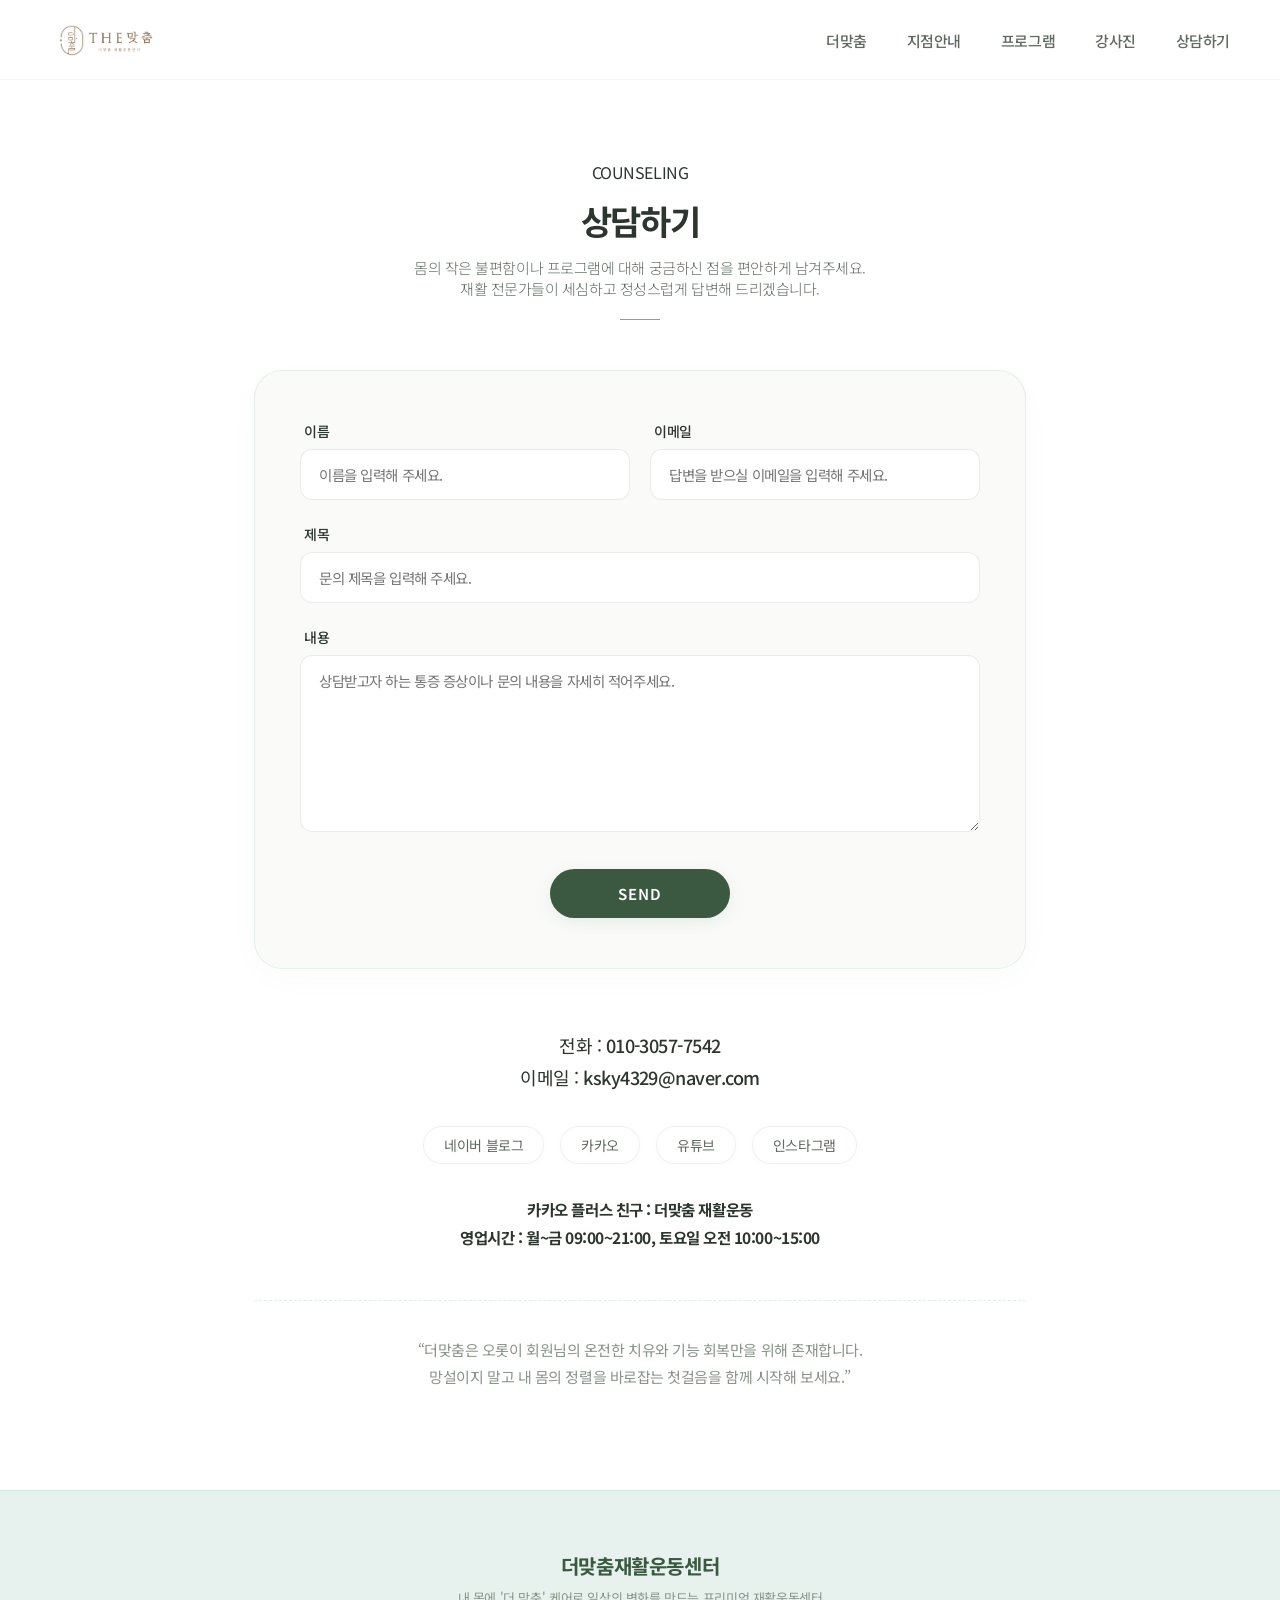
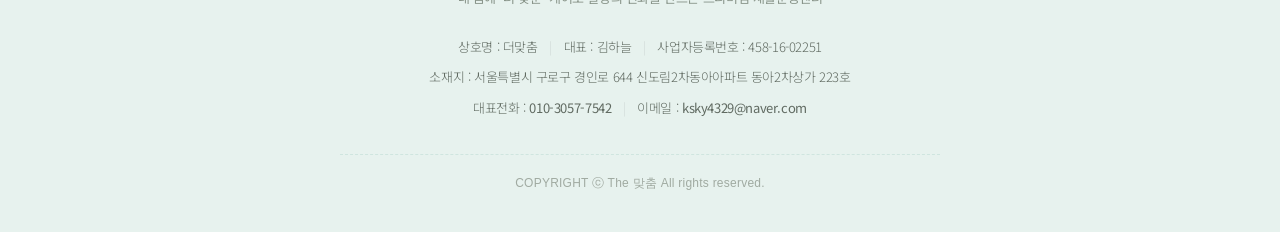
==== test/contact.html @ 8549cf5c "init" ====
<!DOCTYPE html>
<html lang="ko">
<head>
    <meta charset="UTF-8">
    <meta name="viewport" content="width=device-width, initial-scale=1.0">
    <title>상담하기 - 더맞춤</title>
    <link rel="preconnect" href="https://fonts.googleapis.com">
    <link rel="preconnect" href="https://fonts.gstatic.com" crossorigin>
    <link href="https://fonts.googleapis.com/css2?family=Noto+Sans+KR:wght@300;400;500;700&display=swap" rel="stylesheet">
    <link rel="stylesheet" href="style.css">
</head>
<body>

<div id="site-wrapper">

    <header class="site-header">
        <div class="logo">
            <a href="index.html">
                <img src="img/logo.png" alt="하루50분 로고">
            </a>
        </div>

        <button class="hamburger" aria-label="메뉴 열기" aria-expanded="false">
            <span></span><span></span><span></span>
        </button>

        <nav class="nav-container">
            <ul class="nav-menu">
                <li><a href="index.html">더맞춤</a></li>
                <li class="has-dropdown">
                    <a href="#">지점안내</a>
                    <ul class="dropdown-menu">
                        <li><a href="location.html">신도림점</a></li>
                        <li><a href="location.html">광화문점</a></li>
                    </ul>
                </li>
                <li><a href="program.html">프로그램</a></li>
                <li><a href="teachers.html">강사진</a></li>
                <li><a href="contact.html">상담하기</a></li>
            </ul>
        </nav>
    </header>

    <main class="contact-page">
        <div class="contact-container">

            <div class="contact-header">
                <span class="sub-accent">COUNSELING</span>
                <h2>상담하기</h2>
                <p class="header-desc">몸의 작은 불편함이나 프로그램에 대해 궁금하신 점을 편안하게 남겨주세요.<br>재활 전문가들이 세심하고 정성스럽게 답변해 드리겠습니다.</p>
                <div class="header-line"></div>
            </div>

            <div class="contact-form-wrapper">
                <form id="contactForm" method="POST">
                    <div class="form-group-row">
                        <div class="form-group">
                            <label for="user-name">이름</label>
                            <input type="text" id="user-name" name="name" placeholder="이름을 입력해 주세요." required>
                        </div>
                        <div class="form-group">
                            <label for="user-email">이메일</label>
                            <input type="email" id="user-email" name="email" placeholder="답변을 받으실 이메일을 입력해 주세요." required>
                        </div>
                    </div>
                    <div class="form-group">
                        <label for="form-title">제목</label>
                        <input type="text" id="form-title" name="title" placeholder="문의 제목을 입력해 주세요." required>
                    </div>
                    <div class="form-group">
                        <label for="form-content">내용</label>
                        <textarea id="form-content" name="content" rows="7" placeholder="상담받고자 하는 통증 증상이나 문의 내용을 자세히 적어주세요." required></textarea>
                    </div>
                    <div class="form-submit-box">
                        <button type="submit" class="btn-submit">SEND</button>
                    </div>
                </form>
            </div>

            <div class="contact-info-wrapper">
                <div class="direct-contact">
                    <p class="info-phone">전화 : <a href="tel:010-3057-7542">010-3057-7542</a></p>
                    <p class="info-email">이메일 : <a href="mailto:ksky4329@naver.com">ksky4329@naver.com</a></p>
                </div>

                <div class="social-links-row">
                    <a href="#" class="social-item blog" target="_blank">네이버 블로그</a>
                    <a href="#" class="social-item kakao" target="_blank">카카오</a>
                    <a href="#" class="social-item youtube" target="_blank">유튜브</a>
                    <a href="#" class="social-item instagram" target="_blank">인스타그램</a>
                </div>

                <div class="additional-info">
                    <p><b>카카오 플러스 친구 : 더맞춤 재활운동</b></p>
                    <p><b>영업시간 : 월~금 09:00~21:00, 토요일 오전 10:00~15:00</b></p>
                </div>

                <div class="closing-phrase">
                    <p>“더맞춤은 오롯이 회원님의 온전한 치유와 기능 회복만을 위해 존재합니다.<br>망설이지 말고 내 몸의 정렬을 바로잡는 첫걸음을 함께 시작해 보세요.”</p>
                </div>
            </div>

        </div>
    </main>

    <footer class="site-footer">
        <div class="footer-container">
            <div class="footer-brand">
                <h2>더맞춤재활운동센터</h2>
                <p class="footer-slogan">내 몸에 '더 맞춘' 케어로 일상의 변화를 만드는 프리미엄 재활운동센터</p>
            </div>

            <div class="footer-info">
                <div class="info-row">
                    <span>상호명 : 더맞춤</span>
                    <span class="divider">|</span>
                    <span>대표 : 김하늘</span>
                    <span class="divider">|</span>
                    <span>사업자등록번호 : 458-16-02251</span>
                </div>
                <div class="info-row">
                    <span>소재지 : 서울특별시 구로구 경인로 644 신도림2차동아아파트 동아2차상가 223호</span>
                </div>
                <div class="info-row">
                    <span>대표전화 : <a href="tel:010-3057-7542">010-3057-7542</a></span>
                    <span class="divider">|</span>
                    <span>이메일 : <a href="mailto:ksky4329@naver.com">ksky4329@naver.com</a></span>
                </div>
            </div>

            <div class="footer-bottom">
                <p class="copyright">COPYRIGHT ⓒ The 맞춤 All rights reserved.</p>
            </div>
        </div>
    </footer>

</div>

<script src="https://code.jquery.com/jquery-3.6.0.min.js"></script>
<script src="script.js"></script>
</body>
</html>
---- test/style.css ----
/* ==========================================================================
   01. ROOT VARIABLES & RESET (설정 및 리셋)
   ========================================================================== */
:root {
    --primary-pastel: rgba(228, 247, 225, 0.4);
    --primary-glow: rgba(204, 242, 201, 0.6);
    --text-dark: #2c352e;
    --text-gray: #606a61;
    --bg-cream: #fafbf9;
}

* {
    margin: 0;
    padding: 0;
    box-sizing: border-box;
    font-family: 'Noto Sans KR', sans-serif;
    letter-spacing: -0.03em;
}

body {
    background-color: #ffffff;
    color: var(--text-dark);
    overflow-x: hidden;
    -webkit-font-smoothing: antialiased;
}

/* 글로벌 감싸기 박스 */
#site-wrapper {
    position: relative;
    width: 100%;
    margin: 0 auto;
}


/* ==========================================================================
   02. SITE HEADER & NAVIGATION (헤더 및 네비게이션)
   ========================================================================== */
.site-header {
    position: fixed;
    top: 0;
    left: 0;
    width: 100%;
    height: 80px;
    display: flex;
    justify-content: space-between;
    align-items: center;
    padding: 0 50px;
    background: #ffffff;
    border-bottom: 1px solid rgba(228, 247, 225, 0.5);
    z-index: 1000;
    transition: all 0.3s ease;
}

.site-header.scrolled {
    height: 68px;
    background: #ffffff;
    box-shadow: 0 4px 10px rgba(0, 0, 0, 0.05);
}

.logo a {
    display: flex;
    align-items: center;
    height: 100%;
    text-decoration: none;
}

.logo img {
    max-height: 45px;
    width: auto;
    object-fit: contain;
    transition: all 0.3s ease;
}

.site-header.scrolled .logo img {
    max-height: 40px;
}

.logo img:hover {
    transform: scale(1.03);
}

.nav-menu {
    display: flex;
    list-style: none;
    gap: 40px;
}

.nav-menu a {
    text-decoration: none;
    color: var(--text-gray);
    font-size: 15px;
    font-weight: 500;
    position: relative;
    padding: 8px 0;
    transition: color 0.3s ease;
}

.nav-menu a:hover {
    color: #1e1e1e;
}

.nav-menu a::after {
    content: '';
    position: absolute;
    bottom: 0;
    left: 50%;
    transform: translateX(-50%);
    width: 0;
    height: 3px;
    background: #439D85; /* 맑고 옅은 프리미엄 녹색 선으로 변경 */
    border-radius: 2px;
    transition: width 0.3s ease;

    /* 🧼 뿌옇게 번지던 번인 이펙트(box-shadow)를 완전히 제거했습니다! */
    box-shadow: none;
}

.nav-menu a:hover::after {
    width: 100%;
}

/* ==========================================================================
   드롭다운 메뉴 (지점안내 하위 메뉴) 설정
   ========================================================================== */
/* 드롭다운 부모 요소 기준점 설정 */
.nav-menu li {
    position: relative;
}

/* 하위 드롭다운 메뉴 (배경 흰색, 테두리 없음) */
.dropdown-menu {
    position: absolute;
    top: 150%;
    left: 50%;
    transform: translate(-50%, 15px); /* 스무스하게 내려오는 애니메이션 시작점 */
    background-color: #ffffff;
    border: none;
    list-style: none;
    min-width: 120px;
    padding: 18px 0;
    display: flex;
    flex-direction: column;
    align-items: center;
    gap: 16px;
    opacity: 0;
    visibility: hidden;
    transition: all 0.3s cubic-bezier(0.25, 1, 0.5, 1);
    border-radius: 8px;
    box-shadow: 0 10px 25px rgba(0, 0, 0, 0.05); /* 배경과 겹칠 때 구분을 위한 은은한 그림자 */
    z-index: 100;
}

/* 마우스 올렸을 때 드롭다운 표시 (간격 맞게 하강) */
.has-dropdown:hover .dropdown-menu {
    opacity: 1;
    visibility: visible;
    transform: translate(-50%, 0);
}

/* 드롭다운 내부 리스트 정렬 */
.dropdown-menu li {
    width: 100%;
    text-align: center;
}

/* 드롭다운 텍스트 (밑줄 퍼지는 효과는 기존 .nav-menu a::after를 자동 상속받습니다) */
.dropdown-menu a {
    display: inline-block; /* 텍스트 길이만큼만 좌우 밑줄이 딱 맞게 퍼지도록 설정 */
    padding: 5px 0;
    font-size: 14px;
}


.hamburger {
    display: none;
    cursor: pointer;
    background: none;
    border: none;
    z-index: 1100;
    padding: 5px;
}

.hamburger span {
    display: block;
    width: 26px;
    height: 2px;
    background-color: var(--text-dark);
    margin: 6px 0;
    transition: all 0.3s cubic-bezier(0.25, 1, 0.5, 1);
}


/* ==========================================================================
   03. MAIN VISUAL SLIDER (메인 슬라이더 섹션 - 화사한 톤 및 로고 가독성 보정)
   ========================================================================== */
.main-slider-section {
    position: relative;
    width: 100%;
    height: 72vh;
    margin-top: 80px;
    overflow: hidden;
    background: var(--bg-cream);
}

.slider-container {
    position: relative;
    width: 100%;
    height: 100%;
}

.slide {
    position: absolute;
    top: 0;
    left: 0;
    width: 100%;
    height: 100%;
    opacity: 0;
    z-index: 1;
    transition: opacity 0.8s ease-in-out;

    /* 📸 메인 슬라이더 이미지도 아래쪽과 동일하게 화사한 옛날 사진 필터 적용 */
    filter: brightness(1.12) contrast(0.88) saturate(0.75) sepia(0.15);
}

.slide.active {
    opacity: 1;
    z-index: 2;
}

/* 슬라이더 배경 리소스 매핑 */
.slide-1 {
    background: url('img/main/main1.png') center /cover no-repeat;
}

.slide-2 {
    background: url('img/main/main2.png') center 20%/cover no-repeat;
}

.slide-3 {
    background: url('img/main/main3.png') center /cover no-repeat;
}

.slide-4 {
    background: url('img/main/main4.png') center /cover no-repeat;
}

/* 🧼 기존의 어두운 검정색 마스크 오버레이 막을 완전히 제거하여 사진을 환하게 살립니다 */
.slide::before {
    display: none;
}

/* 중앙 고정 브랜딩 로고 박스 */
.center-logo-box {
    position: absolute;
    top: 50%;
    left: 50%;
    transform: translate(-50%, -50%);
    z-index: 10;
    pointer-events: none;
    display: flex;
    justify-content: center;
    align-items: center;
}

.logo-image-wrapper {
    width: 320px;
    display: flex;
    justify-content: center;
    align-items: center;
    background: none;
    backdrop-filter: none;
    -webkit-backdrop-filter: none;
    border: none;
    box-shadow: none;
}

/* style.css에서 이 부분을 찾아 filter 속성만 교체해 줍니다 */
.logo-image-wrapper img {
    width: 100%;
    height: auto;
    object-fit: contain;

    /* 💡 그림자 두께를 키우고 퍼짐(Blur) 값을 넓힌 다중 레이어 시스템 */
    filter: brightness(0) invert(1) drop-shadow(0 3px 6px rgba(0, 0, 0, 0.25)) /* 선명한 외곽선 보정 */ drop-shadow(0 8px 20px rgba(0, 0, 0, 0.3)) /* 중간 범위 음영 추가 */ drop-shadow(0 20px 50px rgba(0, 0, 0, 0.25)); /* 넓고 은은하게 퍼지는 그림자 */
}

/* 슬라이더 수동 컨트롤 화살표 */
.slider-arrow {
    position: absolute;
    top: 50%;
    transform: translateY(-50%);
    background: rgba(255, 255, 255, 0.25); /* 밝아진 화면에 맞춰 컨트롤 버튼도 살짝 더 투명-화사하게 */
    backdrop-filter: blur(4px);
    -webkit-backdrop-filter: blur(4px);
    border: 1px solid rgba(255, 255, 255, 0.4);
    width: 54px;
    height: 54px;
    border-radius: 50%;
    cursor: pointer;
    display: flex;
    justify-content: center;
    align-items: center;
    z-index: 20;
    transition: all 0.3s ease;
    box-shadow: 0 4px 15px rgba(0, 0, 0, 0.08);
}

.slider-arrow:hover {
    background: rgba(255, 255, 255, 0.4);
    transform: translateY(-50%) scale(1.05);
}

.slider-arrow.prev {
    left: 40px;
}

.slider-arrow.next {
    right: 40px;
}

.slider-arrow svg {
    width: 22px;
    height: 22px;
    fill: none;
    stroke: #ffffff;
    stroke-width: 2;
    stroke-linecap: round;
    stroke-linejoin: round;
    /* 화살표 아이콘 뒤에도 미세한 섀도우를 주어 시인성을 높입니다 */
    filter: drop-shadow(0 2px 4px rgba(0, 0, 0, 0.15));
}


/* ==========================================================================
   04. INTRO SECTION (센터 소개 영역)
   ========================================================================== */
.intro-section {
    width: 100%;
    padding: 120px 0;
    background-color: #ffffff;
}

.intro-container {
    max-width: 1200px;
    margin: 0 auto;
    padding: 0 50px;
}

.intro-top-header {
    text-align: center;
    margin-bottom: 60px;
}

.intro-top-header .sub-accent {
    display: block;
    font-size: 13px;
    font-weight: 500;
    color: var(--text-gray);
    letter-spacing: 0.15em;
    margin-bottom: 16px;
}

.intro-top-header h2 {
    font-size: 36px;
    font-weight: 700;
    line-height: 1.4;
    color: var(--text-dark);
    letter-spacing: -0.04em;
}

.intro-body-content {
    display: flex;
    align-items: center;
    gap: 80px;
}

.intro-text-box {
    flex: 1;
    text-align: center;
}

.intro-description {
    display: flex;
    flex-direction: column;
    gap: 16px;
}

.intro-description .highlight-p {
    font-size: 18px;
    font-weight: 500;
    color: #3b5941;
    line-height: 1.5;
    margin-bottom: 10px;
}

.intro-description p {
    font-size: 15px;
    color: var(--text-gray);
    line-height: 1.7;
    font-weight: 300;
    word-break: keep-all;
}

.intro-signature {
    margin-top: 24px;
    padding-top: 20px;
    border-top: 1px dashed rgba(0, 0, 0, 0.08);
    font-weight: 400;
    color: var(--text-dark);
    line-height: 1.6;
    text-align: center;
}

.intro-signature span {
    display: block;
    margin-top: 12px;
    font-size: 16px;
    font-weight: 700;
    color: #3b5941;
    text-align: center;
}

.pc-only {
    display: block;
}

.intro-image-box {
    flex: 1;
    display: flex;
    justify-content: flex-end;
}

.rounded-image-wrapper {
    position: relative;
    width: 100%;
    max-width: 540px;
    height: 450px;
    border-radius: 24px;
    overflow: hidden;
    box-shadow: 0 20px 40px rgba(0, 0, 0, 0.06);
    background-color: var(--bg-cream);
}

.rounded-image-wrapper img {
    width: 100%;
    height: 100%;
    object-fit: cover;
    transition: transform 0.5s ease;

    /* 📸 일본 옛날 아날로그 필름 감성 필터 세팅 */
    /* 채도를 낮추고 바랜 느낌(sepia)과 미백 광채(brightness)를 주어 투명하고 아련한 톤을 만듭니다. */
    filter: brightness(1.1) contrast(0.9) saturate(0.7) sepia(0.18);
    opacity: 0.85; /* 약간 투명하게 설정 */
}

.rounded-image-wrapper:hover img {
    transform: scale(1.03);
}


/* ==========================================================================
   05. PROGRAM SECTION (프로그램 프로세스 카드 영역)
   ========================================================================== */
.program-section {
    width: 100%;
    padding: 120px 0;
    background-color: #fafbf9;
}

.program-container {
    max-width: 1240px;
    margin: 0 auto;
    padding: 0 50px;
}

.program-header {
    text-align: center;
    margin-bottom: 70px;
}

.program-header h2 {
    font-size: 34px;
    font-weight: 700;
    margin: 12px 0;
    color: var(--text-dark);
    letter-spacing: -0.04em;
}

.header-desc {
    font-size: 15px;
    color: var(--text-gray);
    font-weight: 300;
}

.program-grid {
    display: grid;
    grid-template-columns: repeat(4, 1fr);
    gap: 30px;
}

.program-card {
    display: flex;
    flex-direction: column;
    align-items: center;
    position: relative;
    cursor: pointer;
}

.card-image-box {
    position: relative;
    width: 100%;
    aspect-ratio: 1 / 1;
    border-radius: 24px;
    overflow: hidden;
    box-shadow: 0 14px 30px rgba(0, 0, 0, 0.05);
    background-color: #f0f0f0;
    margin-bottom: 18px;
}

/* style.css에서 이 부분을 찾아 filter와 opacity 속성을 교체해 줍니다 */
.card-image-box img {
    width: 100%;
    height: 100%;
    object-fit: cover;
    transition: transform 0.6s cubic-bezier(0.25, 1, 0.5, 1);

    /* 📸 하얗게 날아간 무드를 잡고, 선명하고 깊이감 있게 보정 */
    /* brightness를 낮춰 하얀 막을 걷어내고, contrast를 올려 윤곽선을 또렷하게 만듭니다. */
    filter: brightness(0.95) contrast(1.15) saturate(0.85) sepia(0.12);

    /* 투명도를 0.85에서 0.95로 올려 이미지가 흐리멍덩하지 않고 선명하게 보이도록 합니다 */
    opacity: 0.87;
}

/* 이미지 프레임 상단에 미세한 흰색/파스텔빛 감성 필름 레이어를 얹어 물빠진 투명함을 더해줍니다. */
.rounded-image-wrapper::after,
.card-image-box::after {
    content: '';
    position: absolute;
    top: 0;
    left: 0;
    width: 100%;
    height: 100%;
    background: linear-gradient(135deg, rgba(255, 255, 255, 0.15) 0%, rgba(67, 157, 133, 0.02) 100%);
    pointer-events: none;
    z-index: 2;
}

.card-overlay {
    position: absolute;
    top: 0;
    left: 0;
    width: 100%;
    height: 100%;
    background: rgba(80, 184, 156, 0.9);
    display: flex;
    justify-content: center;
    align-items: center;
    padding: 24px;
    opacity: 0;
    transition: opacity 0.4s ease;
    text-align: center;
    z-index: 5;
}

.card-overlay p {
    color: #ffffff;
    font-size: 14px;
    line-height: 1.6;
    font-weight: 400;
    word-break: keep-all;
}


.step-tag {
    display: inline-block;
    font-size: 11px;
    font-weight: 700;
    color: #439d85;
    background-color: rgba(80, 184, 156, 0.1);
    padding: 4px 10px;
    border-radius: 30px;
    letter-spacing: 0.05em;
    font-family: 'Arial', sans-serif;
    margin-bottom: 8px;
}

.card-title {
    font-size: 17px;
    font-weight: 600;
    color: var(--text-dark);
    letter-spacing: -0.03em;
}

/* 1. 마우스 올렸을 때 숨겨져 있던 초록색 안내 문구(오버레이) 등장 */
.program-section .program-card:hover .card-overlay {
    opacity: 1;
}

/* 2. 마우스 올렸을 때 사진이 부드럽게 살짝 확대되는 효과 */
.program-section .program-card:hover .card-image-box img {
    transform: scale(1.08) !important;
}

/* 3. 마우스 올렸을 때 카드 전체가 살짝 위로 떠오르는 입체감 */
.program-section .program-card:hover {
    transform: translateY(-8px);
}

/* 4. 마우스 올렸을 때 카드 이미지 박스의 그림자가 진해짐 */
.program-section .program-card:hover .card-image-box {
    box-shadow: 0 20px 40px rgba(0, 0, 0, 0.12);
}


/* ==========================================================================
   05-2. WHY THE MATCHUM (이미지 내부 인텍스트 + 좌우 화살표 커스텀 무드)
   ========================================================================== */
.why-section {
    width: 100%;
    padding: 120px 0;
    background-color: #ffffff;
}

.why-container {
    max-width: 1200px;
    margin: 0 auto;
    padding: 0 50px;
}

.why-header {
    text-align: center;
    margin-bottom: 60px;
}

.why-header .sub-accent {
    display: block;
    font-size: 13px;
    font-weight: 500;
    color: var(--text-gray);
    letter-spacing: 0.15em;
    margin-bottom: 16px;
}

.why-header h2 {
    font-size: 34px;
    font-weight: 700;
    color: #3b5941;
    letter-spacing: -0.04em;
}

/* 슬라이더 메인 래퍼 박스 */
.why-slider-wrapper {
    position: relative;
    max-width: 980px; /* ↔️ 기존 860px에서 980px로 대폭 확장하여 카드 크기를 키움 */
    margin: 0 auto;
    padding: 0 10px;
}

.why-slider {
    position: relative;
    width: 100%;
    height: 580px; /* ↕️ 높이를 480px에서 580px로 시원하게 확대 */
}

.why-slide {
    position: absolute;
    top: 0;
    left: 0;
    width: 100%;
    height: 100%;
    opacity: 0;
    visibility: hidden;
    transform: translateX(30px); /* 오른쪽에서 자연스럽게 진입하는 연출 */
    transition: opacity 0.8s cubic-bezier(0.25, 1, 0.5, 1),
    transform 0.8s cubic-bezier(0.25, 1, 0.5, 1),
    visibility 0.8s;
    z-index: 1;
}

.why-slide.active {
    opacity: 1;
    visibility: visible;
    transform: translateX(0);
    z-index: 2;
}

/* 가운데 큰 이미지 프레임 박스 */
.why-image-box {
    position: relative;
    width: 100%;
    height: 100%;
    border-radius: 28px;
    overflow: hidden;
    /* 💡 기존보다 그림자를 더 어둡고 넓게 퍼지도록 수정하여 박스가 배경에서 확실히 분리되게 함 */
    box-shadow: 0 20px 60px rgba(0, 0, 0, 0.15), 0 0 20px rgba(0, 0, 0, 0.05);
    /* 💡 뽀얀 배경 속에서도 윤곽을 잡기 위해 아주 미세한 회색 테두리 추가 */
    border: 1px solid rgba(0, 0, 0, 0.05);
}

.why-image-box img {
    width: 100%;
    height: 100%;
    object-fit: cover;

    /* ☀️ 햇살이 쨍하게 부서지는 완전 화사하고 투명한 우윳빛 레이어 필터 */
    /* brightness를 1.28까지 대폭 끌어올려 대낮의 자연광을 연출하고,
       contrast를 0.85로 부드럽게 뭉개 투명하고 아련한 공기감을 만듭니다. */
    filter: brightness(1.28) contrast(0.85) saturate(0.95) sepia(0.03);
    opacity: 1;

    transition: transform 0.8s cubic-bezier(0.25, 1, 0.5, 1);
}

/* style.css에서 .why-image-overlay 부분을 찾아 이 코드로 교체해 주세요 */
.why-image-overlay {
    position: absolute;
    top: 0;
    left: 0;
    width: 100%;
    height: 100%;

    /* ☀️ 우측 위(45도 상단)에서 좌측 아래로 쏟아지는 투명한 태양광 연출 */
    /* 우측 상단(225도 방향)에서 백색 햇살이 강하게 드리우고,
       중앙을 거쳐 좌측 하단(글씨가 있는 곳)으로 갈수록 자연스러운 암전 섀도우를 깔아
       흰색 글씨들의 시인성과 가독성을 완벽하게 확보합니다. */
    background: linear-gradient(225deg,
    rgba(255, 255, 255, 0.8) 0%,
    rgba(255, 255, 255, 0.2) 35%,
    rgba(0, 0, 0, 0.1) 60%,
    rgba(0, 0, 0, 0.68) 100% /* 👈 글씨가 있는 바닥면 암부를 0.6에서 0.68로 조금 더 단단하게 보정 */
    );

    /* 햇빛이 통창으로 투명하게 스며드는 무드를 돕는 필터 층 */
    backdrop-filter: brightness(1.08);
    -webkit-backdrop-filter: brightness(1.08);

    display: flex;
    align-items: flex-end;
    padding: 50px 60px;
    z-index: 3;
}

/* 이미지 내부 텍스트 스타일링 */
.why-text-content {
    max-width: 580px;
    text-align: left; /* 잡지 레이아웃 느낌으로 좌측 정렬 */
    display: flex;
    flex-direction: column;
    align-items: flex-start;
}

.theme-number {
    font-size: 11px;
    font-weight: 700;
    color: #ffffff;
    background-color: rgba(255, 255, 255, 0.2);
    backdrop-filter: blur(4px);
    -webkit-backdrop-filter: blur(4px);
    padding: 4px 12px;
    border-radius: 30px;
    letter-spacing: 0.05em;
    margin-bottom: 14px;
}

.why-text-content h3 {
    font-size: 32px; /* 📐 기존 26px에서 32px로 대폭 키워 시선 집중 */
    font-weight: 700;
    color: #ffffff;
    margin-bottom: 16px; /* 글씨가 커진 만큼 본문과의 간격도 살짝 조정 */
    letter-spacing: -0.03em;
    line-height: 1.3;

    /* 💡 아주 밝은 빛 위에서도 글자 외곽선이 깨지지 않도록 진하고 넓게 퍼지는 4중 그림자 */
    text-shadow: 0 2px 4px rgba(0, 0, 0, 0.45),
    0 4px 12px rgba(0, 0, 0, 0.4),
    0 12px 28px rgba(0, 0, 0, 0.3),
    0 25px 60px rgba(0, 0, 0, 0.2);
}

/* 2. 본문 설명 (중간 글씨) 수정 */
.why-text-content p {
    font-size: 16px; /* 📐 기존 14px에서 16px로 키워 가독성 완벽 확보 */
    color: #ffffff; /* 투명도 없는 순수 흰색으로 고정 */
    line-height: 1.7; /* 줄간격을 넓혀 시원하게 읽히도록 배치 */
    font-weight: 400;
    margin-bottom: 28px;
    word-break: keep-all;

    /* 💡 작은 글씨들이 뭉개지지 않고 스며들듯 또렷해지는 3중 미세 그림자 */
    text-shadow: 0 2px 4px rgba(0, 0, 0, 0.5),
    0 6px 15px rgba(0, 0, 0, 0.45),
    0 15px 35px rgba(0, 0, 0, 0.25);
}

/* 이미지 내부 흰색 감성 버튼 */
/* 1. 자세히 보기 버튼 전체 크기 및 두께 키우기 */
.btn-detail {
    font-size: 16px; /* font-size를 기존 13px에서 16px로 시원하게 확대 */
    font-weight: 700; /* 글씨 두께를 조금 더 두껍고 명확하게 변경 */
    color: #ffffff;
    text-decoration: none;
    display: inline-flex;
    align-items: center;
    gap: 8px; /* 글씨와 화살표 아이콘 사이 간격 확대 */
    padding: 8px 0; /* 클릭 영역 확보를 위해 위아래 여백 추가 */
    border-bottom: 2px solid rgba(255, 255, 255, 0.6); /* 밑줄 두께를 1px에서 2px로 두껍게 변경 */
    transition: all 0.3s ease;

    /* 배경이 아주 밝을 때를 대비해 버튼 세트에도 은은한 그림자 추가 */
    text-shadow: 0 2px 4px rgba(0, 0, 0, 0.3);
}

/* 2. 버튼이 커짐에 따라 내부에 있는 화살표 아이콘 크기 맞추기 */
.btn-detail svg {
    width: 16px; /* 아이콘 크기도 기존 14px에서 16px로 글씨와 정렬 일치 */
    height: 16px;
    stroke: #ffffff;
    stroke-width: 2.5;
    fill: none;
    transition: transform 0.3s ease;

    /* 아이콘 시인성 보정용 그림자 */
    filter: drop-shadow(0 2px 3px rgba(0, 0, 0, 0.3));
}

/* 마우스 올렸을 때(Hover) 스타일 디테일 */
.btn-detail:hover {
    color: rgba(255, 255, 255, 1);
    border-color: #ffffff; /* 마우스 올리면 밑줄이 완전한 흰색으로 진해짐 */
}

.btn-detail:hover svg {
    transform: translateX(6px); /* 마우스 올렸을 때 화살표가 오른쪽으로 밀리는 거리 살짝 확장 */
}

/* ↕️ 추가된 수동 제어 좌우 화살표 버튼 */
.why-arrow {
    position: absolute;
    top: 50%;
    transform: translateY(-50%);
    background: rgba(255, 255, 255, 0.25);
    backdrop-filter: blur(8px);
    -webkit-backdrop-filter: blur(8px);

    /* 💡 버튼 테두리를 기존 흰색에서 살짝 어두운 톤으로 변경하여 밝은 배경 위에서도 테두리가 보이게 함 */
    border: 1px solid rgba(0, 0, 0, 0.08);

    width: 48px;
    height: 48px;
    border-radius: 50%;
    cursor: pointer;
    display: flex;

    justify-content: center;
    align-items: center;
    z-index: 10;
    transition: all 0.3s cubic-bezier(0.25, 1, 0.5, 1);

    /* 💡 버튼 주변으로 퍼지는 그림자를 더 진하고 넓게 적용 */
    box-shadow: 0 4px 15px rgba(0, 0, 0, 0.1), 0 0 10px rgba(0, 0, 0, 0.05);
}

.why-arrow:hover {
    background: rgba(255, 255, 255, 0.6); /* 마우스 호버 시 조금 더 불투명하고 뚜렷해지도록 수정 */
    scale: 1.05;
}

.why-arrow.prev {
    left: -24px;
}

.why-arrow.next {
    right: -24px;
}

.why-arrow svg {
    width: 20px;
    height: 20px;
    fill: none;
    stroke: #ffffff;
    stroke-width: 2.5;
    stroke-linecap: round;
    stroke-linejoin: round;

    /* 💡 하얀색 화살표 기호 자체에도 진한 그림자를 추가하여 밝은 이미지 위에서도 기호가 선명하게 보이도록 함 */
    filter: drop-shadow(0 2px 4px rgba(0, 0, 0, 0.5));
}

/* 하단 이동 도트 버튼 (인디케이터) */
.why-indicators {
    display: flex;
    justify-content: center;
    gap: 10px;
    margin-top: 30px;
}

.why-indicators .dot {
    width: 8px;
    height: 8px;
    background-color: rgba(0, 0, 0, 0.1);
    border-radius: 50%;
    cursor: pointer; /* 💡 마우스 올리면 손가락 모양 나오도록 수정 완료 */
    transition: all 0.3s ease;
}

.why-indicators .dot.active {
    background-color: #3b5941;
    width: 24px;
    border-radius: 4px;
}

/* 애니메이션 감지 전초기 상태 */
.why-section {
    opacity: 0;
    transform: translateY(40px);
    transition: opacity 1.2s cubic-bezier(0.215, 0.610, 0.355, 1),
    transform 1.2s cubic-bezier(0.215, 0.610, 0.355, 1);
}

.why-section.is-visible {
    opacity: 1;
    transform: translateY(0);
}


/* ==========================================================================
   06. BRANCH SECTION (지점 안내 영역)
   ========================================================================== */
.branch-section {
    width: 100%;
    padding: 100px 0;

    /* 🎨 상단 섹션들과 고급스럽게 대비되도록 따뜻한 크림 베이지 배경색 적용 */
    background-color: var(--bg-cream); /* 또는 #fafbf9 */

    /* 자연스러운 구분을 위한 은은한 상단 경계선 */
    border-top: 1px solid rgba(67, 157, 133, 0.08);
}

.branch-container {
    max-width: 1200px;
    margin: 0 auto;
    padding: 0 50px;
}

.branch-header {
    text-align: center;
    margin-bottom: 60px;
}

.branch-header h2 {
    font-size: 32px;
    font-weight: 400;
    letter-spacing: -0.02em;
    color: #111111;
}

.branch-header h2 span {
    font-weight: 700;
    color: #3b5941;
}

.header-line {
    width: 40px;
    height: 1px;
    background-color: #999999;
    margin: 20px auto;
}

.branch-accent-desc {
    font-size: 19px;
    font-weight: 500;
    color: var(--text-dark);
    margin-bottom: 14px;
    letter-spacing: -0.03em;
}

.branch-sub-desc {
    font-size: 14px;
    color: var(--text-gray);
    line-height: 1.6;
    font-weight: 300;
}

.branch-grid {
    display: grid;
    grid-template-columns: repeat(2, 1fr);
    gap: 40px;
    max-width: 900px;
    margin: 0 auto;
}

/* 💡 배경이 크림색으로 바뀌었으므로, 흰색 카드가 더 맑고 선명하게 도드라지도록 그림자 튜닝 */
.branch-card {
    position: relative;
    background: #E7F2EE; /* 크림색 배경 위에 순백색 카드가 올라가서 엄청 깔끔해집니다 */
    border-radius: 20px;
    min-height: 240px;
    display: flex;
    justify-content: center;
    align-items: center;
    text-align: center;
    padding: 40px;

    /* 얇은 에메랄드 테두리와 부드러운 대형 그림자로 프리미엄 무드 강조 */
    border: 1px solid rgba(67, 157, 133, 0.12);
    box-shadow: 0 4px 6px -1px rgba(0, 0, 0, 0.01),
    0 10px 30px -5px rgba(59, 89, 65, 0.05),
    0 30px 60px -10px rgba(0, 0, 0, 0.02);

    cursor: pointer;
    transition: all 0.4s cubic-bezier(0.25, 1, 0.5, 1);
}

.branch-title {
    font-size: 24px;
    font-weight: 700;
    color: var(--text-dark);
    line-height: 1.4;
    letter-spacing: -0.02em;
    transition: color 0.3s ease;
}

.branch-more {
    position: absolute;
    bottom: 30px;
    left: 40px;
    font-size: 12px;
    font-weight: 500;
    color: #888888;
    letter-spacing: 0.05em;
    padding-bottom: 3px;
    border-bottom: 1px solid #b5b5b5;
    transition: all 0.3s ease;
}

/* 카드 마우스 호버 상태 */
.branch-card:hover {
    transform: translateY(-8px);
    border-color: rgba(80, 184, 156, 0.4);
    box-shadow: 0 20px 40px -5px rgba(80, 184, 156, 0.12),
    0 30px 60px -15px rgba(0, 0, 0, 0.05);
}

.branch-card:hover .branch-title {
    color: #439d85;
}

.branch-card:hover .branch-more {
    color: #439d85;
    border-color: #439d85;
}


/* ==========================================================================
   06-1. SCROLL REVEAL EFFECT (스크롤 감지 애니메이션 효과)
   ========================================================================== */
/* 처음 상태: 투명하고 하단 40px 위치 대기 */
/* 🧼 요청하신 대로 뿌연 블러(blur) 효과는 완벽하게 걷어내고 선명하게 시작합니다! */
.fade-init {
    opacity: 0;
    transform: translateY(40px);
    transition: opacity 1.2s cubic-bezier(0.215, 0.610, 0.355, 1),
    transform 1.2s cubic-bezier(0.215, 0.610, 0.355, 1);
    will-change: opacity, transform;
}

/* 화면 감지 진입 시 상태: 부드럽게 위로 올라오며 제자리 복귀 */
.fade-init.is-visible {
    opacity: 1;
    transform: translateY(0);
}

/* [시간차 딜레이 세팅] 큰 뼈대가 올라오고 0.2~0.4초 뒤에 알맹이(이미지, 카드)들이 따라올라옵니다. */
.intro-section.is-visible .rounded-image-wrapper {
    transition-delay: 0.25s;
}

.program-grid .program-card:nth-child(1) {
    transition-delay: 0.1s;
}

.program-grid .program-card:nth-child(2) {
    transition-delay: 0.25s;
}

.program-grid .program-card:nth-child(3) {
    transition-delay: 0.4s;
}

.program-grid .program-card:nth-child(4) {
    transition-delay: 0.55s;
}


/* ==========================================================================
   07. REHAB CONTACT PREVIEW SECTION (제공 시안 3열 레이아웃 스타일)
   ========================================================================== */
.rehab-preview-section {
    width: 100%;
    padding: 120px 0;
    background-color: #ffffff; /* 시안처럼 깨끗하고 넓어 보이는 화이트 베이스 */
    position: relative;
}

.rehab-preview-container {
    max-width: 1200px;
    margin: 0 auto;
    padding: 0 50px;
}

/* 폰트 굵기 대비가 확실한 상단 타이틀 세팅 */
.rehab-preview-header {
    text-align: center;
    margin-bottom: 80px;
}

.rehab-preview-header h2 {
    font-size: 38px;
    font-weight: 300; /* 앞부분은 얇고 세련되게 */
    color: #2c352e;
    letter-spacing: 0.02em;
    line-height: 1.3;
}

.rehab-preview-header h2 span {
    font-weight: 800; /* 뒷부분은 묵직하고 굵게 포인트 */
    color: #111111;
}

.rehab-preview-header .header-line {
    width: 35px;
    height: 1px;
    background-color: #bbbbbb;
    margin: 25px auto 0 auto;
}

/* ↔️ 핵심: 시안 이미지 속 완벽한 가로 3열 나열 구조 */
.rehab-preview-grid {
    display: grid;
    grid-template-columns: repeat(3, 1fr);
    margin-bottom: 90px;
    position: relative;
}

/* 개별 수직형 미니멀 카드 */
.rehab-clean-card {
    display: flex;
    flex-direction: column;
    align-items: center;
    text-align: center;
    padding: 20px 40px;
    position: relative;
}

/* ✨ 시안 분위기를 내기 위해 카드와 카드 사이에 은은한 가로 세로 절취선 기둥 추가 */
.rehab-clean-card:not(:last-child)::after {
    content: '';
    position: absolute;
    right: 0;
    top: 15%;
    width: 1px;
    height: 70%;
    background-color: rgba(0, 0, 0, 0.15);
}

/* 동그란 아이콘 백그라운드 프레임 */
.card-icon-box {
    width: 64px;
    height: 64px;
    background: #E7F2EE; /* 맑고 옅은 회록색빛 도는 아주 연한 원 */
    border-radius: 50%;
    display: flex;
    justify-content: center;
    align-items: center;
    margin-bottom: 30px;
    transition: all 0.3s ease;
}

.card-icon-box svg {
    width: 26px;
    height: 26px;
    fill: none;
    stroke: #3b5941; /* 센터 메인 시그니처 컬러 */
    stroke-width: 1.8;
    stroke-linecap: round;
    stroke-linejoin: round;
}

/* 카드 텍스트 박스 정렬 */
.card-text-box {
    display: flex;
    flex-direction: column;
    align-items: center;
    gap: 16px;
}

/* 시안의 자잘하고 정돈된 한글 텍스트 */
.card-desc {
    font-size: 14.5px;
    color: var(--text-gray);
    line-height: 1.65;
    font-weight: 400;
    word-break: keep-all;
}

/* 하단의 연한 영문 태그 */
.card-sub-tag {
    font-size: 13px;
    color: #aaaaaa;
    font-weight: 400;
    letter-spacing: 0.02em;
}

/* 깔끔한 호버(Hover) 상호작용 디테일 */
.rehab-clean-card:hover .card-icon-box {
    transform: translateY(-5px);
    background: #3b5941;
}

.rehab-clean-card:hover .card-icon-box svg {
    stroke: #ffffff;
}

.rehab-clean-card:hover .card-desc {
    color: #111111;
}

/* 하단 문의하기 버튼 매칭 */
.rehab-preview-action {
    text-align: center;
}

/* style.css에서 이 부분을 찾아 속성값(padding, font-size 등)을 교체해 줍니다 */
.btn-preview-contact {
    display: inline-flex;
    align-items: center;
    justify-content: center;
    gap: 8px; /* 아이콘과의 간격 슬림화 */
    background-color: #3b5941; /* 시그니처 딥그린 */
    color: #ffffff;
    text-decoration: none;
    padding: 14px 36px; /* ↕️ 위아래/좌우 두께를 대폭 줄여 슬림하고 예쁘게 변경 */
    border-radius: 30px; /* 알약 형태는 유지하되 높이에 맞게 조절 */
    font-size: 15px; /* 📐 너무 부담스럽지 않은 콤팩트한 글씨 크기 */
    font-weight: 500; /* 굵기를 700에서 500으로 낮춰 더 정갈하고 가볍게 */
    letter-spacing: -0.02em;
    box-shadow: 0 4px 15px rgba(59, 89, 65, 0.1); /* 그림자도 은은하게 축소 */
    cursor: pointer;
    transition: all 0.3s cubic-bezier(0.25, 1, 0.5, 1);
}

/* 버튼 내부 화살표 아이콘 크기 동시 보정 */
.btn-preview-contact svg {
    width: 16px; /* 아이콘 크기도 20px에서 16px로 축소 */
    height: 16px;
    fill: none;
    stroke: #ffffff;
    stroke-width: 2.2;
    transition: transform 0.3s ease;
}

/* 마우스 호버(Hover) 효과도 콤팩트하게 보정 */
.btn-preview-contact:hover {
    background-color: #439d85;
    box-shadow: 0 8px 20px rgba(67, 157, 133, 0.2);
    transform: translateY(-1px); /* 커지는 효과(scale) 대신 위로 1px만 살짝 들리게 변경 */
}

.btn-preview-contact:hover svg {
    transform: translateX(6px);
}

/* ==========================================================================
   LOCATION PAGE (지점안내 페이지 전용 스타일)
   ========================================================================== */
.location-section {
    width: 100%;
    padding: 160px 0 100px;
    background-color: #ffffff;
}

.location-container {
    max-width: 1200px;
    margin: 0 auto;
    padding: 0 50px;
}

/* 1. 타이틀 영역 */
.location-title-box {
    text-align: center;
    margin-bottom: 70px;
}

.location-title-box h2 {
    font-size: 38px;
    font-weight: 700;
    color: #2c352e;
    letter-spacing: -0.03em;
    margin-bottom: 18px;
}

.location-title-box .branch-desc {
    font-size: 16px;
    color: var(--text-gray);
    line-height: 1.7;
    font-weight: 300;
    word-break: keep-all;
}

/* 2. 갤러리 슬라이더 영역 */
.gallery-wrapper {
    max-width: 960px;
    margin: 0 auto 90px;
}

.gallery-main {
    position: relative;
    width: 100%;
    aspect-ratio: 16 / 9;
    border-radius: 24px;
    overflow: hidden;
    box-shadow: 0 20px 50px rgba(0, 0, 0, 0.08);
    margin-bottom: 24px;
    background-color: var(--bg-cream);
    border: 1px solid rgba(0, 0, 0, 0.03);
}

.gallery-main img {
    width: 100%;
    height: 100%;
    object-fit: cover;
    transition: opacity 0.4s ease;
    filter: brightness(1.05) contrast(0.95);
}

.gallery-arrow {
    position: absolute;
    top: 50%;
    transform: translateY(-50%);
    background: rgba(255, 255, 255, 0.65);
    backdrop-filter: blur(8px);
    -webkit-backdrop-filter: blur(8px);
    border: 1px solid rgba(0, 0, 0, 0.08);
    width: 50px;
    height: 50px;
    border-radius: 50%;
    cursor: pointer;
    display: flex;
    justify-content: center;
    align-items: center;
    z-index: 10;
    transition: all 0.3s ease;
    box-shadow: 0 4px 15px rgba(0, 0, 0, 0.1);
}

.gallery-arrow:hover {
    background: rgba(255, 255, 255, 0.95);
    scale: 1.05;
}

.gallery-arrow.prev {
    left: 24px;
}

.gallery-arrow.next {
    right: 24px;
}

.gallery-arrow svg {
    width: 22px;
    height: 22px;
    fill: none;
    stroke: #3b5941;
    stroke-width: 2.2;
    stroke-linecap: round;
    stroke-linejoin: round;
}

/* 하단 5개 썸네일 영역 */
.gallery-thumbnails {
    display: flex;
    justify-content: center;
    gap: 16px;
}

.gallery-thumbnails img {
    width: calc(20% - 13px);
    aspect-ratio: 4 / 3;
    border-radius: 12px;
    cursor: pointer;
    object-fit: cover;
    opacity: 0.4;
    transition: all 0.3s cubic-bezier(0.25, 1, 0.5, 1);
    box-shadow: 0 4px 10px rgba(0, 0, 0, 0.05);
    border: 2px solid transparent;
}

.gallery-thumbnails img:hover {
    opacity: 0.7;
}

.gallery-thumbnails img.active {
    opacity: 1;
    border-color: #439d85;
    box-shadow: 0 8px 20px rgba(67, 157, 133, 0.2);
    transform: translateY(-3px);
}

/* 3. 오시는길 / 전화 / 시간 안내 영역 */
.location-info-grid {
    display: grid;
    grid-template-columns: repeat(3, 1fr);
    gap: 30px;
    max-width: 960px;
    margin: 0 auto 80px;
}

.info-item {
    background: #fafbf9;
    padding: 40px 30px;
    border-radius: 20px;
    text-align: center;
    border: 1px solid rgba(67, 157, 133, 0.08);
    transition: all 0.3s ease;
}

.info-item:hover {
    box-shadow: 0 10px 30px rgba(0, 0, 0, 0.04);
    transform: translateY(-5px);
}

.info-icon {
    width: 54px;
    height: 54px;
    margin: 0 auto 20px;
    background: #E7F2EE;
    border-radius: 50%;
    display: flex;
    justify-content: center;
    align-items: center;
}

.info-icon svg {
    width: 24px;
    height: 24px;
    fill: none;
    stroke: #3b5941;
    stroke-width: 2;
    stroke-linecap: round;
    stroke-linejoin: round;
}

.info-item h4 {
    font-size: 18px;
    font-weight: 700;
    color: #2c352e;
    margin-bottom: 12px;
}

.info-item p {
    font-size: 14.5px;
    color: var(--text-gray);
    line-height: 1.6;
    font-weight: 400;
}

/* 4. 카카오 지도 영역 */
.location-map-box {
    max-width: 1000px;
    height: 480px;
    margin: 0 auto;
    border-radius: 24px;
    overflow: hidden;
    box-shadow: 0 15px 40px rgba(0, 0, 0, 0.06);
    border: 1px solid rgba(0, 0, 0, 0.05);
}


/* ==========================================================================
   LOCATION PAGE: People (강사진) 영역
   ========================================================================== */
.location-people-section {
    max-width: 800px; /* 사진 2개가 너무 멀어지지 않게 너비 제한 */
    margin: 0 auto 90px;
}

.people-header {
    text-align: center;
    margin-bottom: 50px;
}

.people-header h3 {
    font-size: 32px;
    font-weight: 700;
    color: #2c352e;
    letter-spacing: 0.02em;
    font-family: 'Arial', sans-serif;
}

.people-header .header-line {
    width: 35px;
    height: 1px;
    background-color: #bbbbbb;
    margin: 20px auto 0;
}

.people-grid {
    display: grid;
    grid-template-columns: repeat(2, 1fr);
    gap: 50px;
    padding: 0 20px;
}

.people-card {
    display: flex;
    flex-direction: column;
    align-items: center;
    text-align: center;
}

.people-img-box {
    width: 100%;
    max-width: 280px;
    aspect-ratio: 3 / 4; /* 증명/프로필 사진에 가장 예쁜 황금비율 */
    border-radius: 20px;
    overflow: hidden;
    background-color: #E7F2EE; /* 사진이 로딩되기 전 깔끔한 크림색 배경 */
    margin-bottom: 24px;
    box-shadow: 0 10px 30px rgba(0, 0, 0, 0.04);
    border: 1px solid rgba(67, 157, 133, 0.08);
    transition: transform 0.4s ease, box-shadow 0.4s ease;
}

.people-img-box img {
    width: 100%;
    height: 100%;
    object-fit: cover;
}

/* 마우스 올렸을 때 살짝 위로 떠오르는 효과 */
.people-card:hover .people-img-box {
    transform: translateY(-8px);
    box-shadow: 0 15px 40px rgba(0, 0, 0, 0.08);
}

/* 사진 클릭이 가능하도록 a 태그 기본 성질 보정 */
a.people-img-box {
    display: block;
    cursor: pointer;
}

/* 텍스트 박스 간격 정렬 */
.people-info {
    display: flex;
    flex-direction: column;
    align-items: center;
    gap: 10px; /* 이름과 태그 사이의 간격 */
}

.people-name {
    display: block;
    font-size: 20px;
    font-weight: 700;
    color: #2c352e;
    letter-spacing: -0.02em;
    transition: color 0.3s ease;
}

/* 💡 너무 썰렁하지 않게 연두색 파스텔 태그 디자인 적용 */
.people-role {
    display: inline-block;
    font-size: 13px;
    font-weight: 600;
    color: #439d85; /* 브랜드 에메랄드 녹색 */
    background-color: rgba(67, 157, 133, 0.08); /* 아주 연한 녹색 파스텔 배경 */
    padding: 6px 16px;
    border-radius: 20px;
    letter-spacing: 0.03em;
}

/* 💡 마우스 호버(올렸을 때) 텍스트와 태그도 함께 반응하는 디테일 */
.people-card:hover .people-name {
    color: #3b5941;
}

.people-card:hover .people-role {
    background-color: rgba(67, 157, 133, 0.15);
}

/* --- Teachers Page 전용 스타일 (이미지 높이 확대 및 비율 최적화) --- */
.teachers-page {
    padding: 120px 20px 80px;
}

.teachers-header {
    text-align: center;
    margin-bottom: 80px;
}

.teachers-header h1 {
    font-size: 42px;
    font-weight: 700;
    margin-bottom: 20px;
    color: #3b5941;
}

.teachers-header p {
    font-size: 16px;
    color: #606a61;
}

.teachers-detail .detail-wrapper {
    display: flex;
    align-items: flex-start;
    gap: 80px;
    max-width: 1000px;
    margin: 0 auto;
    padding: 0 40px;
}

.teachers-detail .detail-img {
    width: 45%; /* 이력 텍스트 공간 확보를 위해 가로 비율을 살짝 조정 */
    aspect-ratio: 3 / 4; /* 💡 1:1에서 3:4 세로형 비율로 변경하여 높이를 시원하게 높임 */
    border-radius: 20px;
    overflow: hidden;
    flex-shrink: 0;
    box-shadow: 0 10px 30px rgba(0, 0, 0, 0.05);
}

.teachers-detail .detail-img img {
    width: 100%;
    height: 100%;
    object-fit: cover;
    object-position: top; /* 인물 사진 머리 부분이 잘리지 않도록 상단 고정 */
}

.teachers-detail .detail-text {
    width: 55%; /* 텍스트 공간 확보 */
}

.teachers-detail .detail-text h2 {
    font-size: 28px;
    margin-bottom: 30px;
    color: #2c352e;
    font-weight: 700;
}

.teachers-detail .detail-text p {
    font-size: 16px;
    margin-bottom: 15px;
    line-height: 1.8;
    color: #606a61;
}

.teachers-gallery {
    max-width: 1000px;
    margin: 100px auto 0;
}

.gallery-wrapper {
    display: flex;
    justify-content: center;
    gap: 40px;
    flex-wrap: wrap;
}

.gallery-item {
    text-align: center;
    cursor: pointer;
}

.round-img {
    width: 220px;
    height: 220px;
    border-radius: 50%;
    overflow: hidden;
    margin-bottom: 20px;
    border: 5px solid #e7f2ee;
    transition: 0.3s;
}

.round-img:hover {
    transform: scale(1.05);
    border-color: #a8d5ba;
}

.round-img img {
    width: 100%;
    height: 100%;
    object-fit: cover;
    object-position: top; /* 핵심 속성! 이미지를 위쪽으로 정렬 */
}

.teachers-promise-section {
    width: 100%;
    padding: 120px 0 80px;
    background-color: #ffffff;
    text-align: center;
}

/* 🧼 다른 페이지의 감성을 그대로 이어받은 입체감 있는 내부 독립 크림 박스 */
.teachers-promise-section .promise-inner-box {
    max-width: 960px;
    margin: 0 auto;
    background-color: var(--bg-cream); /* 사이트 시그니처 맑은 연두크림 톤 */
    padding: 70px 50px;
    border-radius: 28px;
    border: 1px solid rgba(67, 157, 133, 0.12); /* 옅은 에메랄드빛 테두리 경계선 */
    box-shadow: 0 10px 35px -5px rgba(59, 89, 65, 0.03);
}

/* 상단 초록색 영문 소제목 가이드 분기 */
.teachers-promise-section .sub-accent {
    display: block;
    font-size: 12px;
    font-weight: 700;
    color: #439d85; /* 더맞춤 메인 에메랄드 그린 */
    letter-spacing: 0.15em;
    margin-bottom: 16px;
}

.teachers-promise-section h2 {
    font-size: 32px;
    font-weight: 700;
    color: #2c352e;
    letter-spacing: -0.03em;
    line-height: 1.3;
}

/* 핵심 본문 텍스트 (자간 및 줄간격 보정) */
.teachers-promise-section .promise-desc {
    font-size: 16px;
    color: #606a61;
    line-height: 1.85;
    font-weight: 300;
    word-break: keep-all;
}

/* 딥그린 강조 텍스트 처리 */
.teachers-promise-section .promise-desc strong {
    color: #3b5941; /* 시그니처 딥그린 */
    font-weight: 500;
}

/* 하단 서브 안내선 서체 슬림화 */
.teachers-promise-section .promise-sub-desc {
    font-size: 15px;
    color: #889489;
    margin-top: 24px;
    font-weight: 400;
    letter-spacing: -0.02em;
}



/* ==========================================================================
   PROGRAM.HTML 전용 (서브페이지 연속 스크롤 스트리밍 및 프리미엄 교차 레이아웃)
   ========================================================================== */
.subpage-header {
    width: 100%;
    padding: 160px 20px 60px;
    background-color: #ffffff;
    text-align: center;
    border-bottom: 1px solid rgba(67, 157, 133, 0.08);
}

.subpage-header h2 {
    font-size: 38px;
    font-weight: 700;
    color: #2c352e;
    letter-spacing: -0.02em;
    margin-bottom: 15px;
}

.subpage-header p {
    font-size: 16px;
    color: var(--text-gray);
}

.program-overview-section {
    padding: 100px 0;
    background-color: var(--bg-cream); /* 상단 요약은 부드러운 크림/연두톤 배경 시작 */
    border-bottom: 1px solid rgba(67, 157, 133, 0.05);
}

/* ==========================================================================
   프로그램 페이지(program.html) 전용: 카드 살짝 떠오르는 호버 효과
   ========================================================================== */
.program-overview-section .program-card.scroll-anchor-btn {
    cursor: pointer;
    transition: transform 0.4s ease;
}

/* 1. 마우스 올렸을 때 전체 카드가 위로 8px 살짝 떠오름 */
.program-overview-section .program-card.scroll-anchor-btn:hover {
    transform: translateY(-8px) !important;
    box-shadow: none !important;
}

/* 2. 떠오를 때 그림자도 자연스럽게 진해지도록 처리 */
.program-overview-section .program-card:hover .card-image-box {
    box-shadow: 0 20px 40px rgba(0, 0, 0, 0.12) !important;
}

/* 3. index.html처럼 사진이 커지거나 오버레이 글씨가 나오지 않도록 강력히 차단 */
.program-overview-section .program-card:hover .card-image-box img {
    transform: none !important;
}
.program-overview-section .program-card:hover .card-overlay {
    display: none !important;
}




/* 퀵 스무스 링크용 커서 손모양 세팅 */
.program-card.scroll-anchor-btn {
    cursor: pointer;
    transition: all 0.4s cubic-bezier(0.25, 1, 0.5, 1);
}


/* 스크롤 스트리밍 개별 큰 블록 */
.program-detail-block {
    width: 100%;
    padding: 120px 0;
    border-bottom: 1px solid rgba(0, 0, 0, 0.02);
}

/* 🎨 배경색 리드미컬 교차용 클래스 시스템 */
.program-detail-block.bg-white {
    background-color: #ffffff;
}
.program-detail-block.bg-green {
    background-color: #FAFBF9; /* 투명하고 맑은 더맞춤 고유 파스텔 연두크림 필터 배경 */
}

.detail-block-container {
    max-width: 1200px;
    margin: 0 auto;
    padding: 0 50px;
    display: flex;
    align-items: center;
    gap: 80px;
}

/* 지그재그 레이아웃 좌우 반전 처리 */
.program-detail-block.reverse .detail-block-container {
    flex-direction: row-reverse;
}

.detail-block-image {
    flex: 1.1;
    border-radius: 28px;
    overflow: hidden;
    aspect-ratio: 4 / 3;
    box-shadow: 0 15px 40px rgba(0, 0, 0, 0.05);
    border: 1px solid rgba(0, 0, 0, 0.03);
}

.detail-block-image img {
    width: 100%;
    height: 100%;
    object-fit: cover;
    /* 📸 일본 특유의 아련하고 환한 아날로그 감성 필터 적용 */
    filter: brightness(1.08) contrast(0.92) saturate(0.8) sepia(0.1);
}

.detail-block-text {
    flex: 1;
}

.detail-block-text h3 {
    font-size: 32px;
    font-weight: 700;
    color: #2c352e;
    margin: 14px 0 20px 0;
    letter-spacing: -0.03em;
    line-height: 1.3;
}

.detail-main-desc {
    font-size: 17px;
    font-weight: 500;
    color: #3b5941;
    line-height: 1.6;
    margin-bottom: 18px;
    word-break: keep-all;
}

.detail-sub-desc {
    font-size: 15px;
    color: var(--text-gray);
    line-height: 1.75;
    font-weight: 300;
    margin-bottom: 30px;
    word-break: keep-all;
}

/* 풍부한 알짜배기 상세 가이드 불릿 */
.detail-bullets {
    display: flex;
    flex-direction: column;
    gap: 16px;
    border-top: 1px dashed rgba(0, 0, 0, 0.08);
    padding-top: 20px;
}

.bullet-item {
    position: relative;
    padding-left: 24px;
}

.bullet-item::before {
    content: '✓';
    position: absolute;
    left: 0;
    top: 2px;
    color: #439d85;
    font-weight: 700;
    font-size: 16px;
}

.bullet-item strong {
    display: block;
    font-size: 15px;
    font-weight: 600;
    color: var(--text-dark);
    margin-bottom: 4px;
}

.bullet-item span {
    display: block;
    font-size: 14px;
    color: var(--text-gray);
    font-weight: 300;
}

/* WHY 섹션 대제목 여백 확보 */
.why-detail-stream {
    background-color: #ffffff;
    padding-top: 100px;
}
.why-detail-stream .why-header {
    text-align: center;
    margin-bottom: 40px;
}

/* 2. WHY THE MATCHUM 중앙 정렬 감성 레이아웃 (why-detail-stream 대체) */
.why-center-block {
    display: flex;
    flex-direction: column;
    align-items: center;
    text-align: center;
    max-width: 1000px;
    margin: 0 auto 120px;
    padding: 0 40px;
}
.why-center-block:last-child {
    margin-bottom: 60px;
}
.why-center-image {
    width: 100%;
    max-width: 860px;
    aspect-ratio: 16 / 9;
    border-radius: 28px;
    overflow: hidden;
    box-shadow: 0 20px 60px rgba(0, 0, 0, 0.08);
    margin-bottom: 40px;
    background-color: var(--bg-cream);
    border: 1px solid rgba(0, 0, 0, 0.04);
}
.why-center-image img {
    width: 100%;
    height: 100%;
    object-fit: cover;
    filter: brightness(1.03) contrast(0.96);
}
.why-center-content {
    display: flex;
    flex-direction: column;
    align-items: center;
    width: 100%;
}
.why-center-icon {
    width: 68px;
    height: 68px;
    background-color: #E7F2EE;
    border-radius: 50%;
    display: flex;
    justify-content: center;
    align-items: center;
    margin-bottom: 24px;
    box-shadow: 0 10px 20px rgba(67, 157, 133, 0.1);
}
.why-center-icon svg {
    width: 30px;
    height: 30px;
    fill: none;
    stroke: #3b5941;
    stroke-width: 1.8;
    stroke-linecap: round;
    stroke-linejoin: round;
}
.why-center-content h3 {
    font-size: 32px;
    font-weight: 700;
    color: #2c352e;
    margin: 20px 0;
    letter-spacing: -0.03em;
}
.why-center-content p {
    font-size: 16px;
    color: var(--text-gray);
    line-height: 1.75;
    font-weight: 300;
    word-break: keep-all;
    max-width: 800px;
}



/* ==========================================================================
   신규 추가: OUR MISSION BRAND PROMISE SECTION (중앙 정렬 감성 패키지)
   ========================================================================== */
.program-promise-section {
    width: 100%;
    padding: 120px 0;
    background-color: #E7F2EE; /* 은은하고 단단한 무드의 연두 에메랄드 시그니처 배경 */
    text-align: center;
    border-top: 1px solid rgba(67, 157, 133, 0.1);
}

.promise-container {
    max-width: 1200px;
    margin: 0 auto;
    padding: 0 50px;
}

.promise-header {
    margin-bottom: 70px;
}

.promise-header h2 {
    font-size: 34px;
    font-weight: 700;
    color: #111111;
    letter-spacing: -0.03em;
}

.promise-main-text {
    font-size: 18px;
    font-weight: 500;
    color: #2c352e;
    line-height: 1.6;
    margin-top: 20px;
    word-break: keep-all;
}

.promise-grid {
    display: grid;
    grid-template-columns: repeat(3, 1fr);
    gap: 40px;
}

.promise-card {
    background: #ffffff;
    border-radius: 24px;
    padding: 50px 35px;
    box-shadow: 0 10px 30px rgba(59, 89, 65, 0.05);
    border: 1px solid rgba(67, 157, 133, 0.08);
    display: flex;
    flex-direction: column;
    align-items: center;
    transition: transform 0.4s ease;
}
.promise-card:hover {
    transform: translateY(-6px);
}

/* 미니멀 라인 전용 아이콘 서클 */
.promise-icon {
    width: 60px;
    height: 60px;
    background: #E7F2EE;
    border-radius: 50%;
    display: flex;
    justify-content: center;
    align-items: center;
    margin-bottom: 24px;
}

.promise-icon svg {
    width: 26px;
    height: 26px;
    fill: none;
    stroke: #3b5941;
    stroke-width: 1.8;
}

.promise-card h3 {
    font-size: 19px;
    font-weight: 700;
    color: #2c352e;
    margin-bottom: 16px;
    letter-spacing: -0.02em;
}

.promise-card p {
    font-size: 14px;
    color: var(--text-gray);
    line-height: 1.65;
    font-weight: 300;
    word-break: keep-all;
}


/* ==========================================================================
   CONTACT PAGE (상담하기 서브페이지 전용 프리미엄 무드 스타일)
   ========================================================================== */
.contact-page {
    padding: 160px 0 100px;
    background-color: #ffffff;
}

.contact-container {
    max-width: 820px; /* 입력 폼이 지나치게 늘어지지 않도록 최적 가로폭 고정 */
    margin: 0 auto;
    padding: 0 24px;
    text-align: center;
}

.contact-header {
    margin-bottom: 50px;
}

.contact-header h2 {
    font-size: 34px;
    font-weight: 700;
    color: var(--text-dark);
    margin: 12px 0;
    letter-spacing: -0.04em;
}

/* 타 페이지와 동일한 감성의 독립형 크림색 폼 래퍼 */
.contact-form-wrapper {
    background-color: var(--bg-cream);
    padding: 50px 45px;
    border-radius: 28px;
    border: 1px solid rgba(67, 157, 133, 0.12);
    box-shadow: 0 10px 35px -5px rgba(59, 89, 65, 0.03);
    margin-bottom: 60px;
    text-align: left; /* 내부 레이블 및 정렬은 기입 편의상 좌측 정렬 */
}

.form-group-row {
    display: flex;
    gap: 20px;
}

.form-group-row .form-group {
    flex: 1;
}

.form-group {
    margin-bottom: 24px;
}

.form-group label {
    display: block;
    font-size: 14px;
    font-weight: 500;
    color: var(--text-dark);
    margin-bottom: 8px;
    padding-left: 4px;
}

.form-group input[type="text"],
.form-group input[type="email"],
.form-group textarea {
    width: 100%;
    padding: 14px 18px;
    font-size: 14.5px;
    background-color: #ffffff;
    border: 1px solid rgba(0, 0, 0, 0.08);
    border-radius: 12px;
    color: var(--text-dark);
    outline: none;
    transition: all 0.3s ease;
}

/* 입력 필드 활성화 시 시그니처 에메랄드 컬러로 투명 광채 효과 */
.form-group input:focus,
.form-group textarea:focus {
    border-color: #439d85;
    box-shadow: 0 0 8px rgba(67, 157, 133, 0.15);
}

.form-submit-box {
    text-align: center;
    margin-top: 32px;
}

.btn-submit {
    display: inline-block;
    width: 180px;
    padding: 14px 0;
    background-color: #3b5941; /* 브랜드 메인 딥그린 */
    color: #ffffff;
    font-size: 15px;
    font-weight: 600;
    letter-spacing: 0.06em;
    border: none;
    border-radius: 30px;
    cursor: pointer;
    box-shadow: 0 4px 15px rgba(59, 89, 65, 0.1);
    transition: all 0.3s cubic-bezier(0.25, 1, 0.5, 1);
}

.btn-submit:hover {
    background-color: #439d85;
    box-shadow: 0 8px 20px rgba(67, 157, 133, 0.2);
    transform: translateY(-2px);
}

/* 하단 부가 정보 및 SNS 채널 정렬 스타일 */
.contact-info-wrapper {
    display: flex;
    flex-direction: column;
    align-items: center;
    gap: 24px;
}

.direct-contact {
    font-size: 18px;
    color: var(--text-dark);
    line-height: 1.8;
}

.direct-contact a {
    color: var(--text-dark);
    text-decoration: none;
    font-weight: 500;
}

.direct-contact a:hover {
    color: #439d85;
}

/* SNS 채널 가로 1줄 정렬화 구조 */
.social-links-row {
    display: flex;
    justify-content: center;
    gap: 16px;
    flex-wrap: wrap;
    margin: 8px 0;
}

.social-item {
    font-size: 14px;
    font-weight: 400;
    color: var(--text-gray);
    text-decoration: none;
    padding: 8px 20px;
    border-radius: 20px;
    background-color: #ffffff;
    border: 1px solid rgba(0, 0, 0, 0.06);
    box-shadow: 0 2px 6px rgba(0, 0, 0, 0.02);
    transition: all 0.3s ease;
}

.social-item:hover {
    background-color: #E7F2EE;
    color: #3b5941;
    border-color: rgba(67, 157, 133, 0.2);
}

.additional-info {
    font-size: 15.5px;
    color: var(--text-dark);
    line-height: 1.8;
}

.closing-phrase {
    margin-top: 24px;
    padding-top: 35px;
    border-top: 1px dashed rgba(67, 157, 133, 0.18);
    width: 100%;
}

.closing-phrase p {
    font-size: 15px;
    color: #889489;
    line-height: 1.8;
    font-weight: 400;
    font-style: normal;
}

/* 모바일/스마트폰 완벽 대응 반응형 분기점 */
@media (max-width: 768px) {
    .contact-page {
        padding: 120px 0 60px;
    }
    .contact-form-wrapper {
        padding: 40px 20px;
        border-radius: 20px;
    }
    .form-group-row {
        flex-direction: column;
        gap: 0;
    }
    .direct-contact {
        font-size: 16px;
    }
    .social-links-row {
        gap: 8px;
        display: grid;
        grid-template-columns: repeat(2, 1fr); /* 모바일에서는 깔끔하게 2개씩 2줄 */
        width: 100%;
        max-width: 320px;
    }
    .social-item {
        text-align: center;
        font-size: 13px;
        padding: 8px 0;
    }
}





/* 반응형 분기점 정밀화 (태블릿 및 모바일 스마트폰) */
@media (max-width: 992px) {
    .detail-block-container {
        flex-direction: column !important; /* 모바일에서는 무조건 수직 일렬 배치 */
        gap: 40px;
        padding: 0 24px;
    }
    .detail-block-image {
        width: 100%;
        max-width: 540px;
    }
    .detail-block-text {
        text-align: center;
    }
    .detail-block-text h3 { font-size: 26px; }
    .bullet-item { text-align: left; }

    .promise-grid {
        grid-template-columns: 1fr;
        gap: 24px;
        max-width: 450px;
        margin: 0 auto;
    }
    .promise-card { padding: 40px 24px; }
}


/* ==========================================================================
   08. SITE FOOTER (하단 정보 영역 - 중앙 정렬 감성 스타일)
   ========================================================================== */
.site-footer {
    width: 100%;
    background-color: #E7F2EE; /* 사이트의 따뜻한 감성 크림색 배경 사용 */
    padding: 60px 0 40px 0;
    border-top: 1px solid rgba(67, 157, 133, 0.12); /* 은은한 옅은 녹색 경계선 */
}

.footer-container {
    max-width: 1200px;
    margin: 0 auto;
    padding: 0 24px;
    display: flex;
    flex-direction: column;
    align-items: center; /* 자식 요소들을 가로축 기준 중앙 정렬 */
    text-align: center; /* 텍스트 본문 전체 중앙 정렬 */
}

/* 푸터 상단 타이틀/슬로건 */
.footer-brand {
    margin-bottom: 30px;
}

.footer-brand h2 {
    font-size: 20px;
    font-weight: 700;
    color: #3b5941; /* 브랜드 메인 녹색 톤앤매너 */
    letter-spacing: -0.02em;
    margin-bottom: 8px;
}

.footer-brand .footer-slogan {
    font-size: 13px;
    color: #889489;
    font-weight: 400;
}

/* 푸터 중앙 상세 정보 */
.footer-info {
    display: flex;
    flex-direction: column;
    gap: 10px;
    margin-bottom: 35px;
}

.footer-info .info-row {
    font-size: 13px;
    color: var(--text-gray); /* 기존 설정된 회록색 텍스트 컬러 */
    line-height: 1.6;
    font-weight: 300;
    word-break: keep-all;
}

/* 폰트 굵기 조절 및 링크 컬러 */
.footer-info .info-row span {
    display: inline-block;
}

.footer-info .info-row a {
    color: var(--text-gray);
    text-decoration: none;
    font-weight: 400;
    transition: color 0.3s ease;
}

.footer-info .info-row a:hover {
    color: #439d85; /* 마우스 올렸을 때 맑은 에메랄드 녹색으로 하이라이트 */
}

/* 세로 바 (|) 스타일 정의 */
.footer-info .divider {
    color: rgba(0, 0, 0, 0.1);
    margin: 0 8px;
    font-weight: 300;
}

/* 푸터 최하단 카피라이트 선 및 패딩 */
.footer-bottom {
    width: 100%;
    max-width: 600px;
    padding-top: 20px;
    border-top: 1px dashed rgba(67, 157, 133, 0.15); /* 중앙 구분 절취선 무드 */
}

.footer-bottom .copyright {
    font-size: 12px;
    color: #a0aaa1;
    letter-spacing: 0.02em;
    font-family: 'Arial', sans-serif;
}

/* ==========================================================================
   07. RESPONSIVE MEDIA QUERIES (반응형 레이아웃 분기점)
   ========================================================================== */

/* --- 태블릿 및 노트북 구간 (최대 1024px) --- */
@media (max-width: 1024px) {
    .program-container {
        padding: 0 40px;
    }

    .program-grid {
        grid-template-columns: repeat(2, 1fr);
        gap: 30px;
    }
}

/* --- 중소형 태블릿 구간 (최대 992px) --- */
@media (max-width: 992px) {
    .intro-container {
        padding: 0 30px;
    }

    .intro-top-header h2 {
        font-size: 30px;
    }

    .intro-body-content {
        gap: 40px;
    }

    .rounded-image-wrapper {
        height: 380px;
    }

    .rehab-preview-grid {
        grid-template-columns: 1fr; /* 화면 좁아지면 무너지지 않게 수직 1열 정렬 */
        gap: 50px;
        margin-bottom: 60px;
    }

    .rehab-clean-card {
        padding: 0 20px;
    }

    .rehab-clean-card:not(:last-child)::after {
        display: none; /* 세로 경계 가이드선은 모바일에서 제거 */
    }

    .card-icon-box {
        margin-bottom: 20px;
    }
}

/* --- 모바일 디바이스 구간 (최대 768px) --- */
@media (max-width: 768px) {
    .site-header {
        padding: 0 24px;
        height: 70px;
    }

    .site-header.scrolled {
        height: 60px;
    }

    .logo img {
        max-height: 38px;
    }

    .site-header.scrolled .logo img {
        max-height: 34px;
    }

    .hamburger {
        display: block;
    }

    .hamburger.active span:nth-child(1) {
        transform: translateY(8px) rotate(45deg);
    }

    .hamburger.active span:nth-child(2) {
        opacity: 0;
    }

    .hamburger.active span:nth-child(3) {
        transform: translateY(-8px) rotate(-45deg);
    }

    .nav-container {
        position: absolute;
        top: 100%;
        left: 0;
        width: 100%;
        background: #ffffff;
        backdrop-filter: none;
        -webkit-backdrop-filter: none;
        max-height: 0;
        overflow: hidden;
        transition: max-height 0.4s cubic-bezier(0.25, 1, 0.5, 1);
        border-bottom: 0 solid rgba(228, 247, 225, 0.5);
    }

    .nav-container.active {
        max-height: 450px;
        border-bottom: 1px solid rgba(228, 247, 225, 0.5);
    }

    .nav-menu {
        flex-direction: column;
        gap: 0;
        padding: 10px 0;
    }

    .nav-menu li {
        width: 100%;
        text-align: center;
    }

    .nav-menu a {
        display: block;
        padding: 20px 0;
        font-size: 16px;
        border-bottom: 1px solid rgba(0, 0, 0, 0.02);
    }

    .nav-menu li:last-child a {
        border-bottom: none;
    }

    .nav-menu a::after {
        display: none;
    }

    .dropdown-menu {
        position: relative;
        top: auto;
        left: auto;
        transform: none;
        box-shadow: none;
        padding: 0;
        background: #fafbf9; /* 모바일에서 뎁스 구분을 위해 살짝 크림색 적용 */
        border-radius: 0;
        display: none;
    }

    .has-dropdown:hover .dropdown-menu {
        display: flex;
        transform: none;
    }

    .dropdown-menu a {
        padding: 12px 0;
        font-size: 15px;
    }

    .main-slider-section {
        height: 55vh;
        margin-top: 70px;
    }

    .logo-image-wrapper {
        width: 240px;
    }

    .slider-arrow {
        width: 44px;
        height: 44px;
    }

    .slider-arrow.prev {
        left: 16px;
    }

    .slider-arrow.next {
        right: 16px;
    }

    .intro-section {
        padding: 80px 0;
    }

    .intro-top-header {
        margin-bottom: 40px;
    }

    .intro-top-header h2 {
        font-size: 24px;
    }

    .intro-body-content {
        flex-direction: column;
        gap: 40px;
    }

    .intro-text-box {
        flex: 1;
        text-align: center;
    }

    .intro-description .highlight-p {
        font-size: 16px;
    }

    .intro-description p {
        font-size: 14px;
    }

    .intro-image-box {
        width: 100%;
        justify-content: center;
    }

    .rounded-image-wrapper {
        max-width: 100%;
        height: 320px;
    }

    .intro-signature {
        margin-top: 16px;
        padding-top: 16px;
    }

    .intro-signature span {
        font-size: 15px;
        margin-top: 10px;
        padding-right: 10px;
    }

    .pc-only {
        display: none;
    }

    .program-section {
        padding: 80px 0;
    }

    .program-container {
        padding: 0 24px;
    }

    .program-grid {
        grid-template-columns: 1fr;
        max-width: 340px;
        margin: 0 auto;
        gap: 40px;
    }

    .program-header h2 {
        font-size: 26px;
    }


    .why-section {
        padding: 80px 0;
    }

    .why-container {
        padding: 0 24px;
    }

    .why-header h2 {
        font-size: 26px;
    }

    .why-slider {
        height: 400px;
    }

    .why-image-overlay {
        padding: 30px;
    }

    .why-text-content h3 {
        font-size: 20px;
    }

    .why-text-content p {
        font-size: 13px;
        margin-bottom: 16px;
    }

    .why-arrow {
        width: 40px;
        height: 40px;
    }

    .why-arrow.prev {
        left: 10px;
    }

    .why-arrow.next {
        right: 10px;
    }


    .why-center-block {
        padding: 0 24px;
        margin-bottom: 80px;
    }
    .why-center-image {
        aspect-ratio: 4 / 3;
        border-radius: 20px;
        margin-bottom: 30px;
    }
    .why-center-content h3 {
        font-size: 24px;
        margin: 16px 0;
    }
    .why-center-icon {
        width: 56px;
        height: 56px;
        margin-bottom: 16px;
    }
    .why-center-icon svg {
        width: 24px;
        height: 24px;
    }

    .teachers-promise-section {
        padding: 80px 24px 40px;
    }
    .teachers-promise-section .promise-inner-box {
        padding: 50px 24px;
        border-radius: 20px;
    }
    .teachers-promise-section h2 {
        font-size: 24px;
    }
    .teachers-promise-section .promise-desc {
        font-size: 14.5px;
        line-height: 1.75;
    }
    .teachers-promise-section .promise-sub-desc {
        font-size: 13.5px;
        margin-top: 20px;
    }
    .subpage-header { padding: 120px 20px 40px; }
    .subpage-header h2 { font-size: 28px; }
    .program-detail-block { padding: 80px 0; }
    .promise-header h2 { font-size: 26px; }
    .promise-main-text { font-size: 15px; }

    .branch-section {
        padding: 70px 0;
    }

    .branch-container {
        padding: 0 24px;
    }

    .branch-header h2 {
        font-size: 26px;
    }

    .branch-accent-desc {
        font-size: 16px;
    }

    .branch-sub-desc {
        font-size: 13px;
        word-break: keep-all;
    }

    .branch-grid {
        grid-template-columns: 1fr;
        gap: 20px;
        max-width: 340px;
    }

    .branch-card {
        min-height: 200px;
        padding: 30px;
    }

    .branch-title {
        font-size: 20px;
    }

    .branch-more {
        bottom: 24px;
        left: 30px;
    }

    .rehab-preview-section {
        padding: 80px 0;
    }

    .rehab-preview-container {
        padding: 0 24px;
    }

    .rehab-preview-header h2 {
        font-size: 28px;
    }

    .btn-preview-contact {
        width: 100%;
        padding: 18px 24px;
        font-size: 15px;
    }

    .location-section {
        padding: 120px 0 80px;
    }

    .location-container {
        padding: 0 24px;
    }

    .location-title-box h2 {
        font-size: 28px;
    }

    .location-title-box .branch-desc {
        font-size: 14px;
    }

    .gallery-arrow {
        width: 40px;
        height: 40px;
    }

    .gallery-arrow.prev {
        left: 10px;
    }

    .gallery-arrow.next {
        right: 10px;
    }

    .gallery-thumbnails {
        gap: 8px;
    }

    .gallery-thumbnails img {
        width: calc(20% - 6.4px);
        border-radius: 8px;
    }

    .location-info-grid {
        grid-template-columns: 1fr;
        gap: 16px;
    }

    .info-item {
        padding: 30px 20px;
    }

    .location-map-box {
        height: 320px;
    }


    .site-footer {
        padding: 45px 0 30px 0;
    }

    .footer-info .info-row {
        font-size: 12px;
    }

    /* 모바일 좁은 화면에서는 세로바(|)를 숨기고 줄바꿈 처리하여 가독성 확보 */
    .footer-info .info-row .divider {
        display: none;
    }

    .footer-info .info-row span {
        display: block;
        margin-bottom: 4px;
    }

    .footer-info .info-row span:last-child {
        margin-bottom: 0;
    }
}

/* --- 태블릿 및 모바일 반응형 수치 정밀화 --- */
@media (max-width: 900px) {
    .teachers-detail .detail-wrapper {
        flex-direction: column;
        gap: 40px;
    }

    /* 모바일 환경에서는 세로로 배치되므로 너무 길어지지 않게 화면에 맞춰 조정 */
    .teachers-detail .detail-img {
        width: 100%;
        max-width: 450px;
        margin: 0 auto;
        aspect-ratio: 1 / 1;
    }

    .teachers-detail .detail-text {
        width: 100%;
    }

    .teachers-gallery .round-img {
        width: 160px;
        height: 160px;
    }

    .gallery-wrapper {
        gap: 20px;
    }
}

@media (max-width: 600px) {
    .teachers-header h1 {
        font-size: 32px;
    }

    .teachers-gallery .round-img {
        width: 100px;
        height: 100px;
    }

    .teachers-gallery h3 {
        font-size: 14px;
    }
}
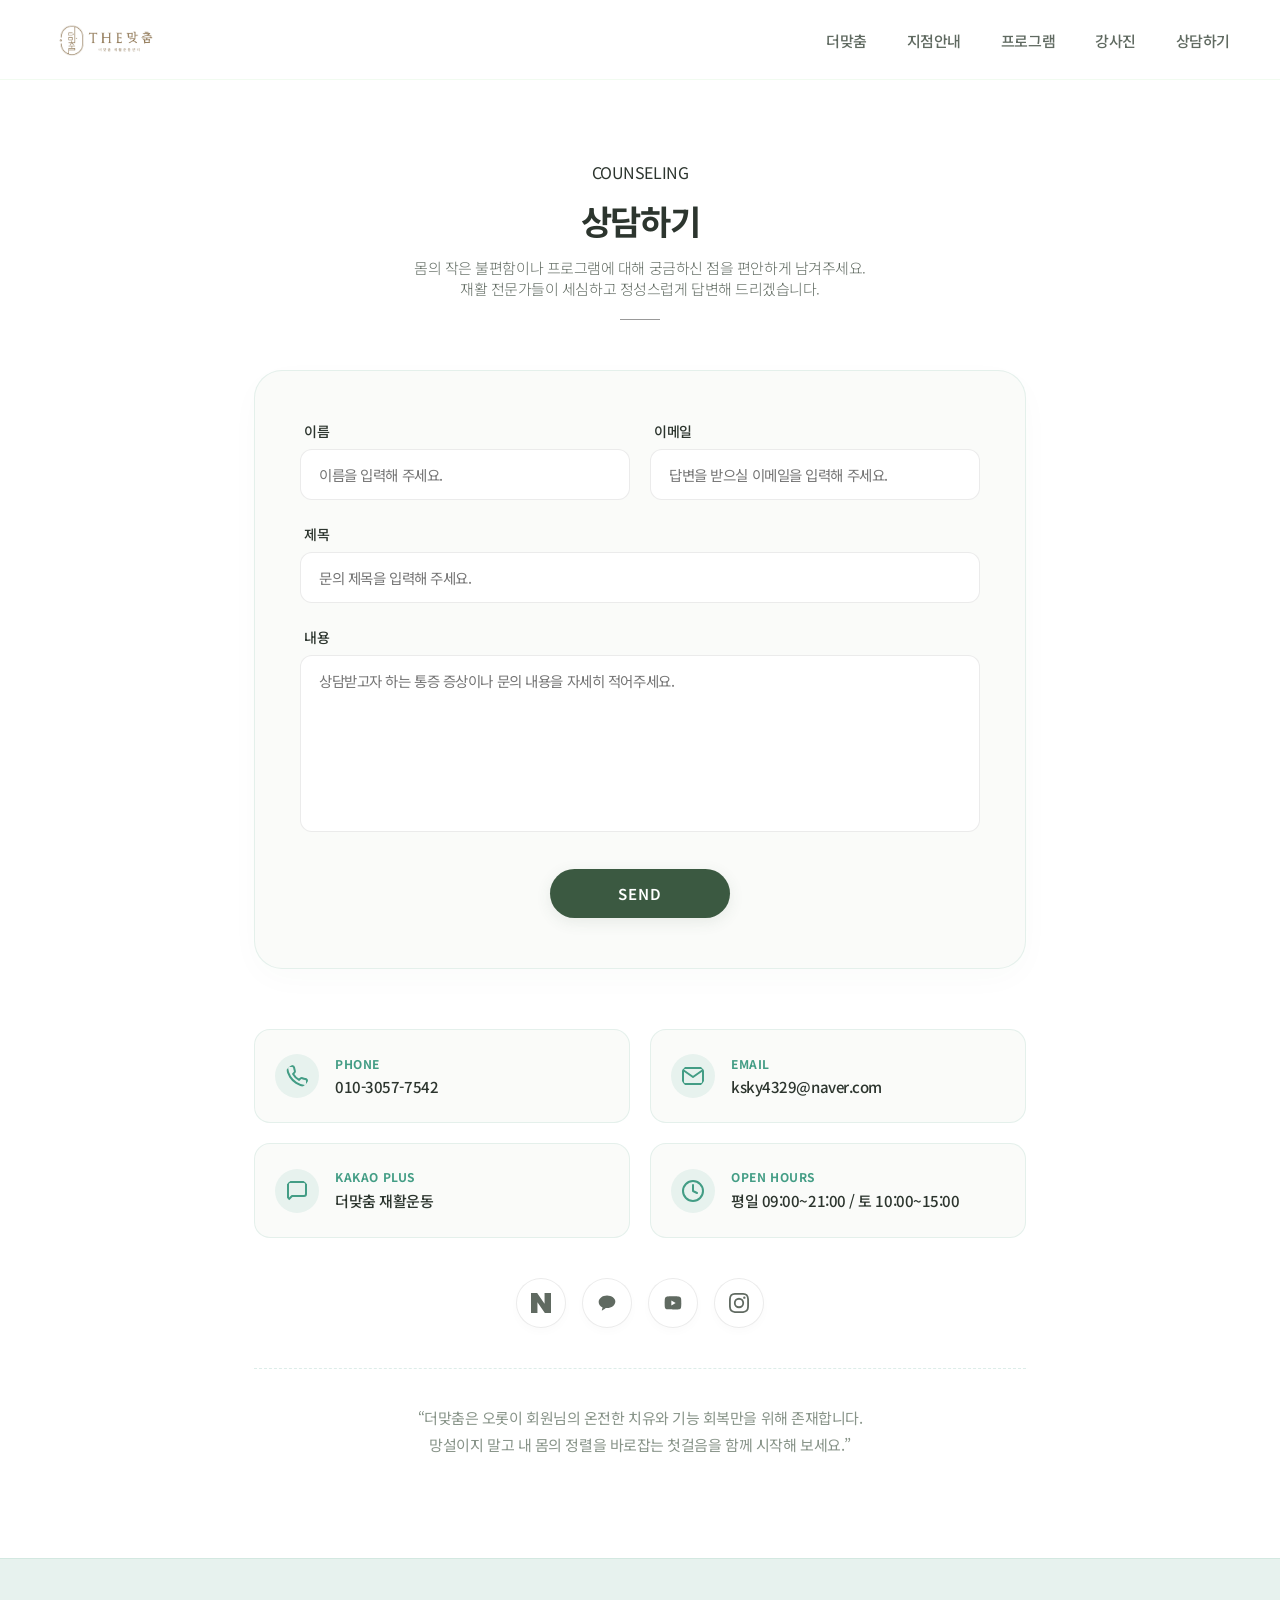
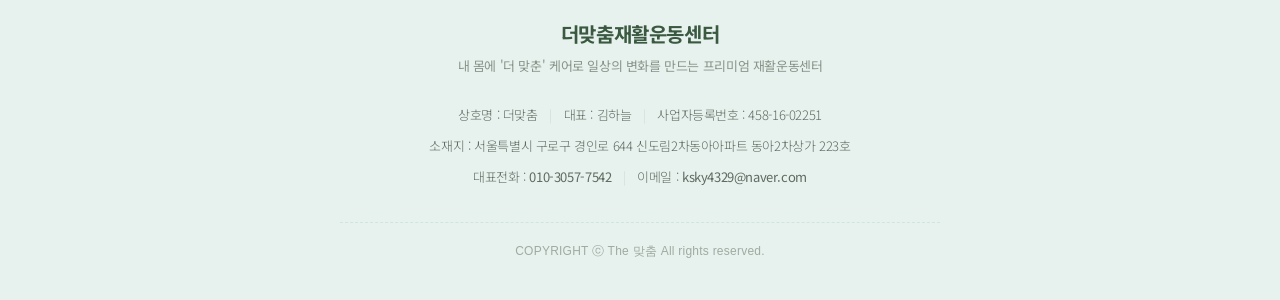
==== commit 4af72328: "init" ====
--- a/test/contact.html
+++ b/test/contact.html
@@ -78,21 +78,69 @@
             </div>
 
             <div class="contact-info-wrapper">
-                <div class="direct-contact">
-                    <p class="info-phone">전화 : <a href="tel:010-3057-7542">010-3057-7542</a></p>
-                    <p class="info-email">이메일 : <a href="mailto:ksky4329@naver.com">ksky4329@naver.com</a></p>
+
+                <div class="info-details-box">
+                    <div class="info-item">
+                        <svg viewBox="0 0 24 24" fill="none" stroke="currentColor" stroke-width="2" stroke-linecap="round" stroke-linejoin="round">
+                            <path d="M22 16.92v3a2 2 0 0 1-2.18 2 19.79 19.79 0 0 1-8.63-3.07 19.5 19.5 0 0 1-6-6 19.79 19.79 0 0 1-3.07-8.67A2 2 0 0 1 4.11 2h3a2 2 0 0 1 2 1.72 12.84 12.84 0 0 0 .7 2.81 2 2 0 0 1-.45 2.11L8.09 9.91a16 16 0 0 0 6 6l1.27-1.27a2 2 0 0 1 2.11-.45 12.84 12.84 0 0 0 2.81.7A2 2 0 0 1 22 16.92z"></path>
+                        </svg>
+                        <div>
+                            <span>Phone</span>
+                            <a href="tel:010-3057-7542">010-3057-7542</a>
+                        </div>
+                    </div>
+                    <div class="info-item">
+                        <svg viewBox="0 0 24 24" fill="none" stroke="currentColor" stroke-width="2" stroke-linecap="round" stroke-linejoin="round">
+                            <path d="M4 4h16c1.1 0 2 .9 2 2v12c0 1.1-.9 2-2 2H4c-1.1 0-2-.9-2-2V6c0-1.1.9-2 2-2z"></path>
+                            <polyline points="22,6 12,13 2,6"></polyline>
+                        </svg>
+                        <div>
+                            <span>Email</span>
+                            <a href="mailto:ksky4329@naver.com">ksky4329@naver.com</a>
+                        </div>
+                    </div>
+                    <div class="info-item">
+                        <svg viewBox="0 0 24 24" fill="none" stroke="currentColor" stroke-width="2" stroke-linecap="round" stroke-linejoin="round">
+                            <path d="M21 15a2 2 0 0 1-2 2H7l-4 4V5a2 2 0 0 1 2-2h14a2 2 0 0 1 2 2z"></path>
+                        </svg>
+                        <div>
+                            <span>Kakao Plus</span>
+                            <p>더맞춤 재활운동</p>
+                        </div>
+                    </div>
+                    <div class="info-item">
+                        <svg viewBox="0 0 24 24" fill="none" stroke="currentColor" stroke-width="2" stroke-linecap="round" stroke-linejoin="round">
+                            <circle cx="12" cy="12" r="10"></circle>
+                            <polyline points="12 6 12 12 16 14"></polyline>
+                        </svg>
+                        <div>
+                            <span>Open Hours</span>
+                            <p>평일 09:00~21:00 / 토 10:00~15:00</p>
+                        </div>
+                    </div>
                 </div>
 
                 <div class="social-links-row">
-                    <a href="#" class="social-item blog" target="_blank">네이버 블로그</a>
-                    <a href="#" class="social-item kakao" target="_blank">카카오</a>
-                    <a href="#" class="social-item youtube" target="_blank">유튜브</a>
-                    <a href="#" class="social-item instagram" target="_blank">인스타그램</a>
-                </div>
-
-                <div class="additional-info">
-                    <p><b>카카오 플러스 친구 : 더맞춤 재활운동</b></p>
-                    <p><b>영업시간 : 월~금 09:00~21:00, 토요일 오전 10:00~15:00</b></p>
+                    <a href="#" class="social-item blog" target="_blank" aria-label="네이버 블로그">
+                        <svg viewBox="0 0 24 24" fill="currentColor">
+                            <path d="M16.273 12.845 7.376 0H0v24h7.727V11.155L16.624 24H24V0h-7.727v12.845z"/>
+                        </svg>
+                    </a>
+                    <a href="#" class="social-item kakao" target="_blank" aria-label="카카오채널">
+                        <svg viewBox="0 0 24 24" fill="currentColor">
+                            <path d="M12 3c-5.523 0-10 3.52-10 7.86 0 2.822 1.848 5.29 4.675 6.645-.25.92-.907 3.328-.936 3.443-.053.176.156.248.275.163.13-.095 3.407-2.277 4.708-3.237.42.046.85.071 1.278.071 5.523 0 10-3.52 10-7.86C22 6.52 17.523 3 12 3z"/>
+                        </svg>
+                    </a>
+                    <a href="#" class="social-item youtube" target="_blank" aria-label="유튜브">
+                        <svg viewBox="0 0 24 24" fill="currentColor">
+                            <path d="M21.582 6.186c-.23-.86-.908-1.538-1.768-1.768C18.254 4 12 4 12 4s-6.254 0-7.814.418c-.86.23-1.538.908-1.768 1.768C2 7.746 2 12 2 12s0 4.254.418 5.814c.23.86.908 1.538 1.768 1.768C7.746 20 12 20 12 20s6.254 0 7.814-.418c.86-.23 1.538-.908 1.768-1.768C22 16.254 22 12 22 12s0-4.254-.418-5.814zM9.996 15.005V8.995L15.26 12l-5.264 3.005z"/>
+                        </svg>
+                    </a>
+                    <a href="#" class="social-item instagram" target="_blank" aria-label="인스타그램">
+                        <svg viewBox="0 0 24 24" fill="currentColor">
+                            <path d="M12 2.163c3.204 0 3.584.012 4.85.07 3.252.148 4.771 1.691 4.919 4.919.058 1.265.069 1.645.069 4.849 0 3.205-.012 3.584-.069 4.849-.149 3.225-1.664 4.771-4.919 4.919-1.266.058-1.644.07-4.85.07-3.204 0-3.584-.012-4.849-.07-3.26-.149-4.771-1.699-4.919-4.92-.058-1.265-.07-1.644-.07-4.849 0-3.204.013-3.583.07-4.849.149-3.227 1.664-4.771 4.919-4.919 1.266-.057 1.645-.069 4.849-.069zM12 0C8.741 0 8.333.014 7.053.072 2.695.272.273 2.69.073 7.052.014 8.333 0 8.741 0 12c0 3.259.014 3.668.072 4.948.2 4.358 2.618 6.78 6.98 6.98C8.333 23.986 8.741 24 12 24c3.259 0 3.668-.014 4.948-.072 4.354-.2 6.782-2.618 6.979-6.98.059-1.28.073-1.689.073-4.948 0-3.259-.014-3.667-.072-4.947-.196-4.354-2.617-6.78-6.979-6.98C15.668.014 15.259 0 12 0zm0 5.838a6.162 6.162 0 1 0 0 12.324 6.162 6.162 0 0 0 0-12.324zM12 16a4 4 0 1 1 0-8 4 4 0 0 1 0 8zm6.406-11.845a1.44 1.44 0 1 0 0 2.881 1.44 1.44 0 0 0 0-2.881z"/>
+                        </svg>
+                    </a>
                 </div>
 
                 <div class="closing-phrase">
--- a/test/style.css
+++ b/test/style.css
@@ -2191,6 +2191,12 @@
     transition: all 0.3s ease;
 }
 
+/* 추가된 부분: 내용(textarea) 사이즈 조절 막기 및 스크롤 생성 */
+.form-group textarea {
+    resize: none;
+    overflow-y: auto;
+}
+
 /* 입력 필드 활성화 시 시그니처 에메랄드 컬러로 투명 광채 효과 */
 .form-group input:focus,
 .form-group textarea:focus {
@@ -2230,61 +2236,112 @@
     display: flex;
     flex-direction: column;
     align-items: center;
-    gap: 24px;
-}
-
-.direct-contact {
-    font-size: 18px;
-    color: var(--text-dark);
-    line-height: 1.8;
-}
-
-.direct-contact a {
+    gap: 30px;
+    width: 100%;
+}
+
+/* 리뉴얼된 연락처 정보 그리드 박스 */
+.info-details-box {
+    display: grid;
+    grid-template-columns: repeat(2, 1fr);
+    gap: 20px;
+    width: 100%;
+}
+
+.info-details-box .info-item {
+    background-color: #fafbf9;
+    border: 1px solid rgba(67, 157, 133, 0.12);
+    border-radius: 16px;
+    padding: 24px 20px;
+    display: flex;
+    align-items: center;
+    gap: 16px;
+    text-align: left;
+    transition: all 0.3s ease;
+}
+
+.info-details-box .info-item:hover {
+    transform: translateY(-3px);
+    box-shadow: 0 8px 20px rgba(59, 89, 65, 0.05);
+    border-color: rgba(67, 157, 133, 0.3);
+}
+
+.info-details-box .info-item svg {
+    width: 44px;
+    height: 44px;
+    flex-shrink: 0;
+    background: #E7F2EE;
+    stroke: #439d85;
+    padding: 10px;
+    border-radius: 50%;
+}
+
+.info-details-box .info-item > div {
+    display: flex;
+    flex-direction: column;
+    gap: 4px;
+}
+
+.info-details-box .info-item span {
+    font-size: 12px;
+    font-weight: 700;
+    color: #439d85;
+    text-transform: uppercase;
+    letter-spacing: 0.05em;
+}
+
+.info-details-box .info-item p,
+.info-details-box .info-item a {
+    font-size: 15px;
+    font-weight: 500;
     color: var(--text-dark);
     text-decoration: none;
-    font-weight: 500;
-}
-
-.direct-contact a:hover {
+    margin: 0;
+    word-break: keep-all;
+}
+
+.info-details-box .info-item a:hover {
     color: #439d85;
 }
 
-/* SNS 채널 가로 1줄 정렬화 구조 */
+/* SNS 둥근 아이콘 정렬 */
 .social-links-row {
     display: flex;
     justify-content: center;
     gap: 16px;
-    flex-wrap: wrap;
-    margin: 8px 0;
+    margin-top: 10px;
 }
 
 .social-item {
-    font-size: 14px;
-    font-weight: 400;
+    width: 50px;
+    height: 50px;
+    border-radius: 50%;
+    background-color: #ffffff;
+    border: 1px solid rgba(0, 0, 0, 0.08);
+    display: flex;
+    justify-content: center;
+    align-items: center;
     color: var(--text-gray);
-    text-decoration: none;
-    padding: 8px 20px;
-    border-radius: 20px;
-    background-color: #ffffff;
-    border: 1px solid rgba(0, 0, 0, 0.06);
-    box-shadow: 0 2px 6px rgba(0, 0, 0, 0.02);
+    box-shadow: 0 4px 10px rgba(0, 0, 0, 0.02);
     transition: all 0.3s ease;
 }
 
+.social-item svg {
+    width: 20px;
+    height: 20px;
+    transition: all 0.3s ease;
+}
+
 .social-item:hover {
-    background-color: #E7F2EE;
-    color: #3b5941;
-    border-color: rgba(67, 157, 133, 0.2);
-}
-
-.additional-info {
-    font-size: 15.5px;
-    color: var(--text-dark);
-    line-height: 1.8;
+    background-color: #3b5941;
+    border-color: #3b5941;
+    color: #ffffff;
+    transform: translateY(-3px);
+    box-shadow: 0 8px 20px rgba(59, 89, 65, 0.15);
 }
 
 .closing-phrase {
-    margin-top: 24px;
+    margin-top: 10px;
     padding-top: 35px;
     border-top: 1px dashed rgba(67, 157, 133, 0.18);
     width: 100%;
@@ -2298,6 +2355,8 @@
     font-style: normal;
 }
 
+
+
 /* 모바일/스마트폰 완벽 대응 반응형 분기점 */
 @media (max-width: 768px) {
     .contact-page {
@@ -2326,6 +2385,29 @@
         font-size: 13px;
         padding: 8px 0;
     }
+
+    .contact-page {
+        padding: 120px 0 60px;
+    }
+    .contact-form-wrapper {
+        padding: 40px 20px;
+        border-radius: 20px;
+    }
+    .form-group-row {
+        flex-direction: column;
+        gap: 0;
+    }
+
+    /* 추가된 그리드 박스 모바일 1줄 처리 */
+    .info-details-box {
+        grid-template-columns: 1fr;
+        gap: 12px;
+    }
+
+    .social-links-row {
+        gap: 12px;
+    }
+
 }
 
 
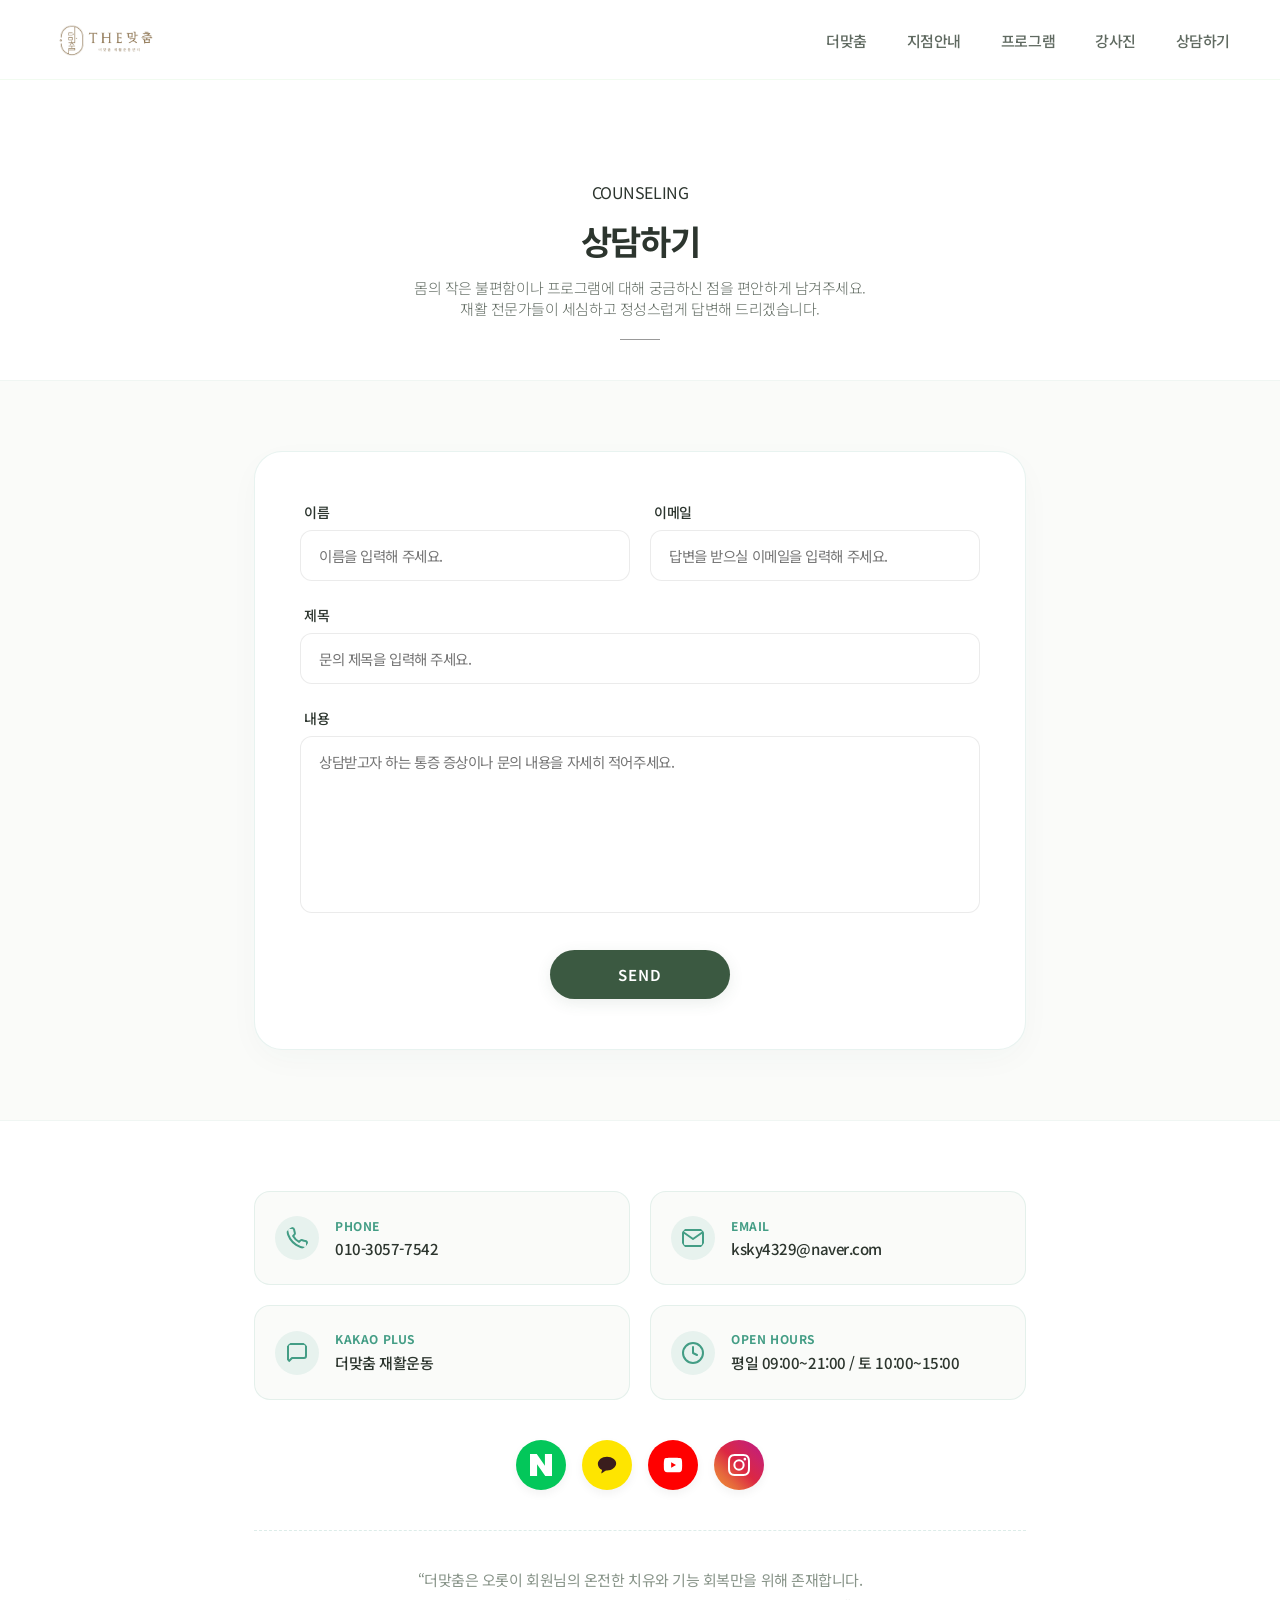
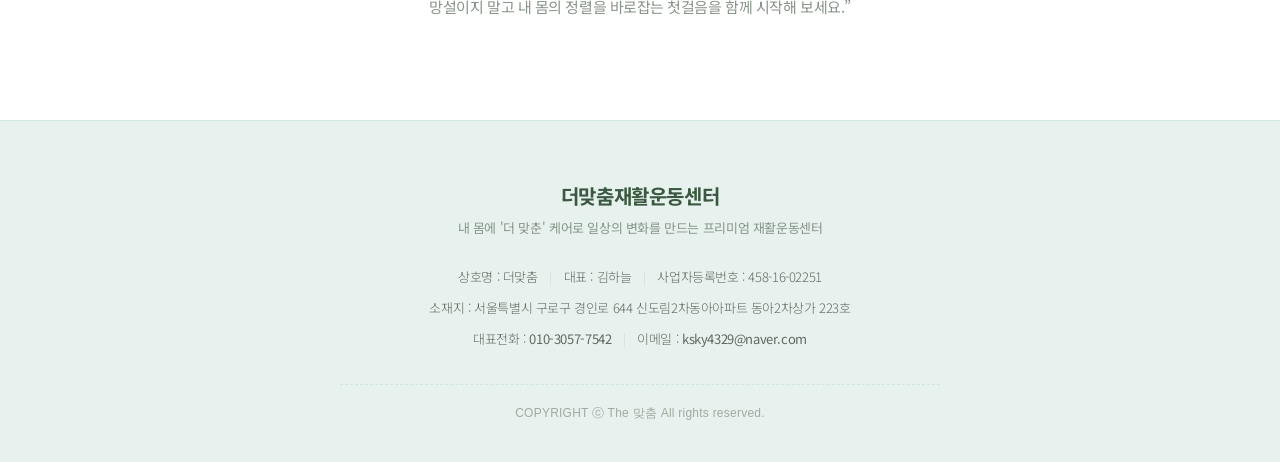
==== commit a33fc62c: "init" ====
--- a/test/contact.html
+++ b/test/contact.html
@@ -42,113 +42,112 @@
     </header>
 
     <main class="contact-page">
-        <div class="contact-container">
+        <section class="contact-section header-section">
+            <div class="contact-container">
+                <div class="contact-header">
+                    <span class="sub-accent">COUNSELING</span>
+                    <h2>상담하기</h2>
+                    <p class="header-desc">몸의 작은 불편함이나 프로그램에 대해 궁금하신 점을 편안하게 남겨주세요.<br>재활 전문가들이 세심하고 정성스럽게 답변해 드리겠습니다.</p>
+                    <div class="header-line"></div>
+                </div>
+            </div>
+        </section>
 
-            <div class="contact-header">
-                <span class="sub-accent">COUNSELING</span>
-                <h2>상담하기</h2>
-                <p class="header-desc">몸의 작은 불편함이나 프로그램에 대해 궁금하신 점을 편안하게 남겨주세요.<br>재활 전문가들이 세심하고 정성스럽게 답변해 드리겠습니다.</p>
-                <div class="header-line"></div>
-            </div>
-
-            <div class="contact-form-wrapper">
-                <form id="contactForm" method="POST">
-                    <div class="form-group-row">
-                        <div class="form-group">
-                            <label for="user-name">이름</label>
-                            <input type="text" id="user-name" name="name" placeholder="이름을 입력해 주세요." required>
+        <section class="contact-section form-section bg-green">
+            <div class="contact-container">
+                <div class="contact-form-wrapper box-white">
+                    <form id="contactForm" method="POST">
+                        <div class="form-group-row">
+                            <div class="form-group">
+                                <label for="user-name">이름</label>
+                                <input type="text" id="user-name" name="name" placeholder="이름을 입력해 주세요." required>
+                            </div>
+                            <div class="form-group">
+                                <label for="user-email">이메일</label>
+                                <input type="email" id="user-email" name="email" placeholder="답변을 받으실 이메일을 입력해 주세요." required>
+                            </div>
                         </div>
                         <div class="form-group">
-                            <label for="user-email">이메일</label>
-                            <input type="email" id="user-email" name="email" placeholder="답변을 받으실 이메일을 입력해 주세요." required>
+                            <label for="form-title">제목</label>
+                            <input type="text" id="form-title" name="title" placeholder="문의 제목을 입력해 주세요." required>
+                        </div>
+                        <div class="form-group">
+                            <label for="form-content">내용</label>
+                            <textarea id="form-content" name="content" rows="7" placeholder="상담받고자 하는 통증 증상이나 문의 내용을 자세히 적어주세요." required></textarea>
+                        </div>
+                        <div class="form-submit-box">
+                            <button type="submit" class="btn-submit">SEND</button>
+                        </div>
+                    </form>
+                </div>
+            </div>
+        </section>
+
+        <section class="contact-section info-section">
+            <div class="contact-container">
+                <div class="contact-info-wrapper">
+                    <div class="info-details-box">
+                        <div class="info-item">
+                            <svg viewBox="0 0 24 24" fill="none" stroke="currentColor" stroke-width="2" stroke-linecap="round" stroke-linejoin="round">
+                                <path d="M22 16.92v3a2 2 0 0 1-2.18 2 19.79 19.79 0 0 1-8.63-3.07 19.5 19.5 0 0 1-6-6 19.79 19.79 0 0 1-3.07-8.67A2 2 0 0 1 4.11 2h3a2 2 0 0 1 2 1.72 12.84 12.84 0 0 0 .7 2.81 2 2 0 0 1-.45 2.11L8.09 9.91a16 16 0 0 0 6 6l1.27-1.27a2 2 0 0 1 2.11-.45 12.84 12.84 0 0 0 2.81.7A2 2 0 0 1 22 16.92z"></path>
+                            </svg>
+                            <div>
+                                <span>Phone</span>
+                                <a href="tel:010-3057-7542">010-3057-7542</a>
+                            </div>
+                        </div>
+                        <div class="info-item">
+                            <svg viewBox="0 0 24 24" fill="none" stroke="currentColor" stroke-width="2" stroke-linecap="round" stroke-linejoin="round">
+                                <path d="M4 4h16c1.1 0 2 .9 2 2v12c0 1.1-.9 2-2 2H4c-1.1 0-2-.9-2-2V6c0-1.1.9-2 2-2z"></path>
+                                <polyline points="22,6 12,13 2,6"></polyline>
+                            </svg>
+                            <div>
+                                <span>Email</span>
+                                <a href="mailto:ksky4329@naver.com">ksky4329@naver.com</a>
+                            </div>
+                        </div>
+                        <div class="info-item">
+                            <svg viewBox="0 0 24 24" fill="none" stroke="currentColor" stroke-width="2" stroke-linecap="round" stroke-linejoin="round">
+                                <path d="M21 15a2 2 0 0 1-2 2H7l-4 4V5a2 2 0 0 1 2-2h14a2 2 0 0 1 2 2z"></path>
+                            </svg>
+                            <div>
+                                <span>Kakao Plus</span>
+                                <p>더맞춤 재활운동</p>
+                            </div>
+                        </div>
+                        <div class="info-item">
+                            <svg viewBox="0 0 24 24" fill="none" stroke="currentColor" stroke-width="2" stroke-linecap="round" stroke-linejoin="round">
+                                <circle cx="12" cy="12" r="10"></circle>
+                                <polyline points="12 6 12 12 16 14"></polyline>
+                            </svg>
+                            <div>
+                                <span>Open Hours</span>
+                                <p>평일 09:00~21:00 / 토 10:00~15:00</p>
+                            </div>
                         </div>
                     </div>
-                    <div class="form-group">
-                        <label for="form-title">제목</label>
-                        <input type="text" id="form-title" name="title" placeholder="문의 제목을 입력해 주세요." required>
+
+                    <div class="social-links-row">
+                        <a href="#" class="social-item blog" target="_blank" aria-label="네이버 블로그">
+                            <svg viewBox="0 0 24 24" fill="currentColor"><path d="M16.273 12.845 7.376 0H0v24h7.727V11.155L16.624 24H24V0h-7.727v12.845z"/></svg>
+                        </a>
+                        <a href="#" class="social-item kakao" target="_blank" aria-label="카카오채널">
+                            <svg viewBox="0 0 24 24" fill="currentColor"><path d="M12 3c-5.523 0-10 3.52-10 7.86 0 2.822 1.848 5.29 4.675 6.645-.25.92-.907 3.328-.936 3.443-.053.176.156.248.275.163.13-.095 3.407-2.277 4.708-3.237.42.046.85.071 1.278.071 5.523 0 10-3.52 10-7.86C22 6.52 17.523 3 12 3z"/></svg>
+                        </a>
+                        <a href="#" class="social-item youtube" target="_blank" aria-label="유튜브">
+                            <svg viewBox="0 0 24 24" fill="currentColor"><path d="M21.582 6.186c-.23-.86-.908-1.538-1.768-1.768C18.254 4 12 4 12 4s-6.254 0-7.814.418c-.86.23-1.538.908-1.768 1.768C2 7.746 2 12 2 12s0 4.254.418 5.814c.23.86.908 1.538 1.768 1.768C7.746 20 12 20 12 20s6.254 0 7.814-.418c.86-.23 1.538-.908 1.768-1.768C22 16.254 22 12 22 12s0-4.254-.418-5.814zM9.996 15.005V8.995L15.26 12l-5.264 3.005z"/></svg>
+                        </a>
+                        <a href="#" class="social-item instagram" target="_blank" aria-label="인스타그램">
+                            <svg viewBox="0 0 24 24" fill="currentColor"><path d="M12 2.163c3.204 0 3.584.012 4.85.07 3.252.148 4.771 1.691 4.919 4.919.058 1.265.069 1.645.069 4.849 0 3.205-.012 3.584-.069 4.849-.149 3.225-1.664 4.771-4.919 4.919-1.266.058-1.644.07-4.85.07-3.204 0-3.584-.012-4.849-.07-3.26-.149-4.771-1.699-4.919-4.92-.058-1.265-.07-1.644-.07-4.849 0-3.204.013-3.583.07-4.849.149-3.227 1.664-4.771 4.919-4.919 1.266-.057 1.645-.069 4.849-.069zM12 0C8.741 0 8.333.014 7.053.072 2.695.272.273 2.69.073 7.052.014 8.333 0 8.741 0 12c0 3.259.014 3.668.072 4.948.2 4.358 2.618 6.78 6.98 6.98C8.333 23.986 8.741 24 12 24c3.259 0 3.668-.014 4.948-.072 4.354-.2 6.782-2.618 6.979-6.98.059-1.28.073-1.689.073-4.948 0-3.259-.014-3.667-.072-4.947-.196-4.354-2.617-6.78-6.979-6.98C15.668.014 15.259 0 12 0zm0 5.838a6.162 6.162 0 1 0 0 12.324 6.162 6.162 0 0 0 0-12.324zM12 16a4 4 0 1 1 0-8 4 4 0 0 1 0 8zm6.406-11.845a1.44 1.44 0 1 0 0 2.881 1.44 1.44 0 0 0 0-2.881z"/></svg>
+                        </a>
                     </div>
-                    <div class="form-group">
-                        <label for="form-content">내용</label>
-                        <textarea id="form-content" name="content" rows="7" placeholder="상담받고자 하는 통증 증상이나 문의 내용을 자세히 적어주세요." required></textarea>
-                    </div>
-                    <div class="form-submit-box">
-                        <button type="submit" class="btn-submit">SEND</button>
-                    </div>
-                </form>
-            </div>
 
-            <div class="contact-info-wrapper">
-
-                <div class="info-details-box">
-                    <div class="info-item">
-                        <svg viewBox="0 0 24 24" fill="none" stroke="currentColor" stroke-width="2" stroke-linecap="round" stroke-linejoin="round">
-                            <path d="M22 16.92v3a2 2 0 0 1-2.18 2 19.79 19.79 0 0 1-8.63-3.07 19.5 19.5 0 0 1-6-6 19.79 19.79 0 0 1-3.07-8.67A2 2 0 0 1 4.11 2h3a2 2 0 0 1 2 1.72 12.84 12.84 0 0 0 .7 2.81 2 2 0 0 1-.45 2.11L8.09 9.91a16 16 0 0 0 6 6l1.27-1.27a2 2 0 0 1 2.11-.45 12.84 12.84 0 0 0 2.81.7A2 2 0 0 1 22 16.92z"></path>
-                        </svg>
-                        <div>
-                            <span>Phone</span>
-                            <a href="tel:010-3057-7542">010-3057-7542</a>
-                        </div>
-                    </div>
-                    <div class="info-item">
-                        <svg viewBox="0 0 24 24" fill="none" stroke="currentColor" stroke-width="2" stroke-linecap="round" stroke-linejoin="round">
-                            <path d="M4 4h16c1.1 0 2 .9 2 2v12c0 1.1-.9 2-2 2H4c-1.1 0-2-.9-2-2V6c0-1.1.9-2 2-2z"></path>
-                            <polyline points="22,6 12,13 2,6"></polyline>
-                        </svg>
-                        <div>
-                            <span>Email</span>
-                            <a href="mailto:ksky4329@naver.com">ksky4329@naver.com</a>
-                        </div>
-                    </div>
-                    <div class="info-item">
-                        <svg viewBox="0 0 24 24" fill="none" stroke="currentColor" stroke-width="2" stroke-linecap="round" stroke-linejoin="round">
-                            <path d="M21 15a2 2 0 0 1-2 2H7l-4 4V5a2 2 0 0 1 2-2h14a2 2 0 0 1 2 2z"></path>
-                        </svg>
-                        <div>
-                            <span>Kakao Plus</span>
-                            <p>더맞춤 재활운동</p>
-                        </div>
-                    </div>
-                    <div class="info-item">
-                        <svg viewBox="0 0 24 24" fill="none" stroke="currentColor" stroke-width="2" stroke-linecap="round" stroke-linejoin="round">
-                            <circle cx="12" cy="12" r="10"></circle>
-                            <polyline points="12 6 12 12 16 14"></polyline>
-                        </svg>
-                        <div>
-                            <span>Open Hours</span>
-                            <p>평일 09:00~21:00 / 토 10:00~15:00</p>
-                        </div>
+                    <div class="closing-phrase">
+                        <p>“더맞춤은 오롯이 회원님의 온전한 치유와 기능 회복만을 위해 존재합니다.<br>망설이지 말고 내 몸의 정렬을 바로잡는 첫걸음을 함께 시작해 보세요.”</p>
                     </div>
                 </div>
-
-                <div class="social-links-row">
-                    <a href="#" class="social-item blog" target="_blank" aria-label="네이버 블로그">
-                        <svg viewBox="0 0 24 24" fill="currentColor">
-                            <path d="M16.273 12.845 7.376 0H0v24h7.727V11.155L16.624 24H24V0h-7.727v12.845z"/>
-                        </svg>
-                    </a>
-                    <a href="#" class="social-item kakao" target="_blank" aria-label="카카오채널">
-                        <svg viewBox="0 0 24 24" fill="currentColor">
-                            <path d="M12 3c-5.523 0-10 3.52-10 7.86 0 2.822 1.848 5.29 4.675 6.645-.25.92-.907 3.328-.936 3.443-.053.176.156.248.275.163.13-.095 3.407-2.277 4.708-3.237.42.046.85.071 1.278.071 5.523 0 10-3.52 10-7.86C22 6.52 17.523 3 12 3z"/>
-                        </svg>
-                    </a>
-                    <a href="#" class="social-item youtube" target="_blank" aria-label="유튜브">
-                        <svg viewBox="0 0 24 24" fill="currentColor">
-                            <path d="M21.582 6.186c-.23-.86-.908-1.538-1.768-1.768C18.254 4 12 4 12 4s-6.254 0-7.814.418c-.86.23-1.538.908-1.768 1.768C2 7.746 2 12 2 12s0 4.254.418 5.814c.23.86.908 1.538 1.768 1.768C7.746 20 12 20 12 20s6.254 0 7.814-.418c.86-.23 1.538-.908 1.768-1.768C22 16.254 22 12 22 12s0-4.254-.418-5.814zM9.996 15.005V8.995L15.26 12l-5.264 3.005z"/>
-                        </svg>
-                    </a>
-                    <a href="#" class="social-item instagram" target="_blank" aria-label="인스타그램">
-                        <svg viewBox="0 0 24 24" fill="currentColor">
-                            <path d="M12 2.163c3.204 0 3.584.012 4.85.07 3.252.148 4.771 1.691 4.919 4.919.058 1.265.069 1.645.069 4.849 0 3.205-.012 3.584-.069 4.849-.149 3.225-1.664 4.771-4.919 4.919-1.266.058-1.644.07-4.85.07-3.204 0-3.584-.012-4.849-.07-3.26-.149-4.771-1.699-4.919-4.92-.058-1.265-.07-1.644-.07-4.849 0-3.204.013-3.583.07-4.849.149-3.227 1.664-4.771 4.919-4.919 1.266-.057 1.645-.069 4.849-.069zM12 0C8.741 0 8.333.014 7.053.072 2.695.272.273 2.69.073 7.052.014 8.333 0 8.741 0 12c0 3.259.014 3.668.072 4.948.2 4.358 2.618 6.78 6.98 6.98C8.333 23.986 8.741 24 12 24c3.259 0 3.668-.014 4.948-.072 4.354-.2 6.782-2.618 6.979-6.98.059-1.28.073-1.689.073-4.948 0-3.259-.014-3.667-.072-4.947-.196-4.354-2.617-6.78-6.979-6.98C15.668.014 15.259 0 12 0zm0 5.838a6.162 6.162 0 1 0 0 12.324 6.162 6.162 0 0 0 0-12.324zM12 16a4 4 0 1 1 0-8 4 4 0 0 1 0 8zm6.406-11.845a1.44 1.44 0 1 0 0 2.881 1.44 1.44 0 0 0 0-2.881z"/>
-                        </svg>
-                    </a>
-                </div>
-
-                <div class="closing-phrase">
-                    <p>“더맞춤은 오롯이 회원님의 온전한 치유와 기능 회복만을 위해 존재합니다.<br>망설이지 말고 내 몸의 정렬을 바로잡는 첫걸음을 함께 시작해 보세요.”</p>
-                </div>
             </div>
-
-        </div>
+        </section>
     </main>
 
     <footer class="site-footer">
@@ -181,7 +180,6 @@
             </div>
         </div>
     </footer>
-
 </div>
 
 <script src="https://code.jquery.com/jquery-3.6.0.min.js"></script>
--- a/test/style.css
+++ b/test/style.css
@@ -1,5 +1,26 @@
 /* ==========================================================================
+   THE MATCHUM REHAB CENTER - MAIN STYLESHEET
+
+   [목차]
    01. ROOT VARIABLES & RESET (설정 및 리셋)
+   02. SITE HEADER & NAVIGATION (헤더 및 네비게이션)
+   03. MAIN VISUAL SLIDER (메인 슬라이더)
+   04. INTRO SECTION (센터 소개)
+   05. PROGRAM SECTION (프로세스 4단계)
+   06. WHY SECTION (오직 당신에게만 맞춘 특별함)
+   07. BRANCH SECTION (지점 안내)
+   08. REHAB PREVIEW SECTION (하단 3열 프리뷰)
+   09. LOCATION PAGE (지점안내 서브페이지)
+   10. TEACHERS PAGE (강사진 서브페이지)
+   11. PROGRAM DETAILS PAGE (프로그램 서브페이지)
+   12. CONTACT PAGE (상담하기 서브페이지)
+   13. SITE FOOTER (하단 정보)
+   14. GLOBAL ANIMATIONS & UTILITIES (공통 애니메이션)
+   15. RESPONSIVE MEDIA QUERIES (반응형 모바일/태블릿)
+   ========================================================================== */
+
+/* ==========================================================================
+   01. ROOT VARIABLES & RESET
    ========================================================================== */
 :root {
     --primary-pastel: rgba(228, 247, 225, 0.4);
@@ -24,16 +45,14 @@
     -webkit-font-smoothing: antialiased;
 }
 
-/* 글로벌 감싸기 박스 */
 #site-wrapper {
     position: relative;
     width: 100%;
     margin: 0 auto;
 }
 
-
 /* ==========================================================================
-   02. SITE HEADER & NAVIGATION (헤더 및 네비게이션)
+   02. SITE HEADER & NAVIGATION
    ========================================================================== */
 .site-header {
     position: fixed;
@@ -107,11 +126,9 @@
     transform: translateX(-50%);
     width: 0;
     height: 3px;
-    background: #439D85; /* 맑고 옅은 프리미엄 녹색 선으로 변경 */
+    background: #439D85;
     border-radius: 2px;
     transition: width 0.3s ease;
-
-    /* 🧼 뿌옇게 번지던 번인 이펙트(box-shadow)를 완전히 제거했습니다! */
     box-shadow: none;
 }
 
@@ -119,20 +136,15 @@
     width: 100%;
 }
 
-/* ==========================================================================
-   드롭다운 메뉴 (지점안내 하위 메뉴) 설정
-   ========================================================================== */
-/* 드롭다운 부모 요소 기준점 설정 */
 .nav-menu li {
     position: relative;
 }
 
-/* 하위 드롭다운 메뉴 (배경 흰색, 테두리 없음) */
 .dropdown-menu {
     position: absolute;
     top: 150%;
     left: 50%;
-    transform: translate(-50%, 15px); /* 스무스하게 내려오는 애니메이션 시작점 */
+    transform: translate(-50%, 15px);
     background-color: #ffffff;
     border: none;
     list-style: none;
@@ -146,30 +158,26 @@
     visibility: hidden;
     transition: all 0.3s cubic-bezier(0.25, 1, 0.5, 1);
     border-radius: 8px;
-    box-shadow: 0 10px 25px rgba(0, 0, 0, 0.05); /* 배경과 겹칠 때 구분을 위한 은은한 그림자 */
+    box-shadow: 0 10px 25px rgba(0, 0, 0, 0.05);
     z-index: 100;
 }
 
-/* 마우스 올렸을 때 드롭다운 표시 (간격 맞게 하강) */
 .has-dropdown:hover .dropdown-menu {
     opacity: 1;
     visibility: visible;
     transform: translate(-50%, 0);
 }
 
-/* 드롭다운 내부 리스트 정렬 */
 .dropdown-menu li {
     width: 100%;
     text-align: center;
 }
 
-/* 드롭다운 텍스트 (밑줄 퍼지는 효과는 기존 .nav-menu a::after를 자동 상속받습니다) */
 .dropdown-menu a {
-    display: inline-block; /* 텍스트 길이만큼만 좌우 밑줄이 딱 맞게 퍼지도록 설정 */
+    display: inline-block;
     padding: 5px 0;
     font-size: 14px;
 }
-
 
 .hamburger {
     display: none;
@@ -189,9 +197,8 @@
     transition: all 0.3s cubic-bezier(0.25, 1, 0.5, 1);
 }
 
-
 /* ==========================================================================
-   03. MAIN VISUAL SLIDER (메인 슬라이더 섹션 - 화사한 톤 및 로고 가독성 보정)
+   03. MAIN VISUAL SLIDER
    ========================================================================== */
 .main-slider-section {
     position: relative;
@@ -217,8 +224,6 @@
     opacity: 0;
     z-index: 1;
     transition: opacity 0.8s ease-in-out;
-
-    /* 📸 메인 슬라이더 이미지도 아래쪽과 동일하게 화사한 옛날 사진 필터 적용 */
     filter: brightness(1.12) contrast(0.88) saturate(0.75) sepia(0.15);
 }
 
@@ -227,29 +232,15 @@
     z-index: 2;
 }
 
-/* 슬라이더 배경 리소스 매핑 */
-.slide-1 {
-    background: url('img/main/main1.png') center /cover no-repeat;
-}
-
-.slide-2 {
-    background: url('img/main/main2.png') center 20%/cover no-repeat;
-}
-
-.slide-3 {
-    background: url('img/main/main3.png') center /cover no-repeat;
-}
-
-.slide-4 {
-    background: url('img/main/main4.png') center /cover no-repeat;
-}
-
-/* 🧼 기존의 어두운 검정색 마스크 오버레이 막을 완전히 제거하여 사진을 환하게 살립니다 */
+.slide-1 { background: url('img/main/main1.png') center /cover no-repeat; }
+.slide-2 { background: url('img/main/main2.png') center 20%/cover no-repeat; }
+.slide-3 { background: url('img/main/main3.png') center /cover no-repeat; }
+.slide-4 { background: url('img/main/main4.png') center /cover no-repeat; }
+
 .slide::before {
     display: none;
 }
 
-/* 중앙 고정 브랜딩 로고 박스 */
 .center-logo-box {
     position: absolute;
     top: 50%;
@@ -267,29 +258,20 @@
     display: flex;
     justify-content: center;
     align-items: center;
-    background: none;
-    backdrop-filter: none;
-    -webkit-backdrop-filter: none;
-    border: none;
-    box-shadow: none;
-}
-
-/* style.css에서 이 부분을 찾아 filter 속성만 교체해 줍니다 */
+}
+
 .logo-image-wrapper img {
     width: 100%;
     height: auto;
     object-fit: contain;
-
-    /* 💡 그림자 두께를 키우고 퍼짐(Blur) 값을 넓힌 다중 레이어 시스템 */
-    filter: brightness(0) invert(1) drop-shadow(0 3px 6px rgba(0, 0, 0, 0.25)) /* 선명한 외곽선 보정 */ drop-shadow(0 8px 20px rgba(0, 0, 0, 0.3)) /* 중간 범위 음영 추가 */ drop-shadow(0 20px 50px rgba(0, 0, 0, 0.25)); /* 넓고 은은하게 퍼지는 그림자 */
-}
-
-/* 슬라이더 수동 컨트롤 화살표 */
+    filter: brightness(0) invert(1) drop-shadow(0 3px 6px rgba(0, 0, 0, 0.25)) drop-shadow(0 8px 20px rgba(0, 0, 0, 0.3)) drop-shadow(0 20px 50px rgba(0, 0, 0, 0.25));
+}
+
 .slider-arrow {
     position: absolute;
     top: 50%;
     transform: translateY(-50%);
-    background: rgba(255, 255, 255, 0.25); /* 밝아진 화면에 맞춰 컨트롤 버튼도 살짝 더 투명-화사하게 */
+    background: rgba(255, 255, 255, 0.25);
     backdrop-filter: blur(4px);
     -webkit-backdrop-filter: blur(4px);
     border: 1px solid rgba(255, 255, 255, 0.4);
@@ -310,13 +292,8 @@
     transform: translateY(-50%) scale(1.05);
 }
 
-.slider-arrow.prev {
-    left: 40px;
-}
-
-.slider-arrow.next {
-    right: 40px;
-}
+.slider-arrow.prev { left: 40px; }
+.slider-arrow.next { right: 40px; }
 
 .slider-arrow svg {
     width: 22px;
@@ -326,13 +303,11 @@
     stroke-width: 2;
     stroke-linecap: round;
     stroke-linejoin: round;
-    /* 화살표 아이콘 뒤에도 미세한 섀도우를 주어 시인성을 높입니다 */
     filter: drop-shadow(0 2px 4px rgba(0, 0, 0, 0.15));
 }
 
-
 /* ==========================================================================
-   04. INTRO SECTION (센터 소개 영역)
+   04. INTRO SECTION
    ========================================================================== */
 .intro-section {
     width: 100%;
@@ -446,20 +421,16 @@
     height: 100%;
     object-fit: cover;
     transition: transform 0.5s ease;
-
-    /* 📸 일본 옛날 아날로그 필름 감성 필터 세팅 */
-    /* 채도를 낮추고 바랜 느낌(sepia)과 미백 광채(brightness)를 주어 투명하고 아련한 톤을 만듭니다. */
     filter: brightness(1.1) contrast(0.9) saturate(0.7) sepia(0.18);
-    opacity: 0.85; /* 약간 투명하게 설정 */
+    opacity: 0.85;
 }
 
 .rounded-image-wrapper:hover img {
     transform: scale(1.03);
 }
 
-
 /* ==========================================================================
-   05. PROGRAM SECTION (프로그램 프로세스 카드 영역)
+   05. PROGRAM SECTION
    ========================================================================== */
 .program-section {
     width: 100%;
@@ -517,22 +488,15 @@
     margin-bottom: 18px;
 }
 
-/* style.css에서 이 부분을 찾아 filter와 opacity 속성을 교체해 줍니다 */
 .card-image-box img {
     width: 100%;
     height: 100%;
     object-fit: cover;
     transition: transform 0.6s cubic-bezier(0.25, 1, 0.5, 1);
-
-    /* 📸 하얗게 날아간 무드를 잡고, 선명하고 깊이감 있게 보정 */
-    /* brightness를 낮춰 하얀 막을 걷어내고, contrast를 올려 윤곽선을 또렷하게 만듭니다. */
     filter: brightness(0.95) contrast(1.15) saturate(0.85) sepia(0.12);
-
-    /* 투명도를 0.85에서 0.95로 올려 이미지가 흐리멍덩하지 않고 선명하게 보이도록 합니다 */
     opacity: 0.87;
 }
 
-/* 이미지 프레임 상단에 미세한 흰색/파스텔빛 감성 필름 레이어를 얹어 물빠진 투명함을 더해줍니다. */
 .rounded-image-wrapper::after,
 .card-image-box::after {
     content: '';
@@ -570,7 +534,6 @@
     font-weight: 400;
     word-break: keep-all;
 }
-
 
 .step-tag {
     display: inline-block;
@@ -592,29 +555,13 @@
     letter-spacing: -0.03em;
 }
 
-/* 1. 마우스 올렸을 때 숨겨져 있던 초록색 안내 문구(오버레이) 등장 */
-.program-section .program-card:hover .card-overlay {
-    opacity: 1;
-}
-
-/* 2. 마우스 올렸을 때 사진이 부드럽게 살짝 확대되는 효과 */
-.program-section .program-card:hover .card-image-box img {
-    transform: scale(1.08) !important;
-}
-
-/* 3. 마우스 올렸을 때 카드 전체가 살짝 위로 떠오르는 입체감 */
-.program-section .program-card:hover {
-    transform: translateY(-8px);
-}
-
-/* 4. 마우스 올렸을 때 카드 이미지 박스의 그림자가 진해짐 */
-.program-section .program-card:hover .card-image-box {
-    box-shadow: 0 20px 40px rgba(0, 0, 0, 0.12);
-}
-
+.program-section .program-card:hover .card-overlay { opacity: 1; }
+.program-section .program-card:hover .card-image-box img { transform: scale(1.08) !important; }
+.program-section .program-card:hover { transform: translateY(-8px); }
+.program-section .program-card:hover .card-image-box { box-shadow: 0 20px 40px rgba(0, 0, 0, 0.12); }
 
 /* ==========================================================================
-   05-2. WHY THE MATCHUM (이미지 내부 인텍스트 + 좌우 화살표 커스텀 무드)
+   06. WHY SECTION
    ========================================================================== */
 .why-section {
     width: 100%;
@@ -649,10 +596,9 @@
     letter-spacing: -0.04em;
 }
 
-/* 슬라이더 메인 래퍼 박스 */
 .why-slider-wrapper {
     position: relative;
-    max-width: 980px; /* ↔️ 기존 860px에서 980px로 대폭 확장하여 카드 크기를 키움 */
+    max-width: 980px;
     margin: 0 auto;
     padding: 0 10px;
 }
@@ -660,7 +606,7 @@
 .why-slider {
     position: relative;
     width: 100%;
-    height: 580px; /* ↕️ 높이를 480px에서 580px로 시원하게 확대 */
+    height: 580px;
 }
 
 .why-slide {
@@ -671,10 +617,8 @@
     height: 100%;
     opacity: 0;
     visibility: hidden;
-    transform: translateX(30px); /* 오른쪽에서 자연스럽게 진입하는 연출 */
-    transition: opacity 0.8s cubic-bezier(0.25, 1, 0.5, 1),
-    transform 0.8s cubic-bezier(0.25, 1, 0.5, 1),
-    visibility 0.8s;
+    transform: translateX(30px);
+    transition: opacity 0.8s cubic-bezier(0.25, 1, 0.5, 1), transform 0.8s cubic-bezier(0.25, 1, 0.5, 1), visibility 0.8s;
     z-index: 1;
 }
 
@@ -685,16 +629,13 @@
     z-index: 2;
 }
 
-/* 가운데 큰 이미지 프레임 박스 */
 .why-image-box {
     position: relative;
     width: 100%;
     height: 100%;
     border-radius: 28px;
     overflow: hidden;
-    /* 💡 기존보다 그림자를 더 어둡고 넓게 퍼지도록 수정하여 박스가 배경에서 확실히 분리되게 함 */
     box-shadow: 0 20px 60px rgba(0, 0, 0, 0.15), 0 0 20px rgba(0, 0, 0, 0.05);
-    /* 💡 뽀얀 배경 속에서도 윤곽을 잡기 위해 아주 미세한 회색 테두리 추가 */
     border: 1px solid rgba(0, 0, 0, 0.05);
 }
 
@@ -702,49 +643,29 @@
     width: 100%;
     height: 100%;
     object-fit: cover;
-
-    /* ☀️ 햇살이 쨍하게 부서지는 완전 화사하고 투명한 우윳빛 레이어 필터 */
-    /* brightness를 1.28까지 대폭 끌어올려 대낮의 자연광을 연출하고,
-       contrast를 0.85로 부드럽게 뭉개 투명하고 아련한 공기감을 만듭니다. */
     filter: brightness(1.28) contrast(0.85) saturate(0.95) sepia(0.03);
     opacity: 1;
-
     transition: transform 0.8s cubic-bezier(0.25, 1, 0.5, 1);
 }
 
-/* style.css에서 .why-image-overlay 부분을 찾아 이 코드로 교체해 주세요 */
 .why-image-overlay {
     position: absolute;
     top: 0;
     left: 0;
     width: 100%;
     height: 100%;
-
-    /* ☀️ 우측 위(45도 상단)에서 좌측 아래로 쏟아지는 투명한 태양광 연출 */
-    /* 우측 상단(225도 방향)에서 백색 햇살이 강하게 드리우고,
-       중앙을 거쳐 좌측 하단(글씨가 있는 곳)으로 갈수록 자연스러운 암전 섀도우를 깔아
-       흰색 글씨들의 시인성과 가독성을 완벽하게 확보합니다. */
-    background: linear-gradient(225deg,
-    rgba(255, 255, 255, 0.8) 0%,
-    rgba(255, 255, 255, 0.2) 35%,
-    rgba(0, 0, 0, 0.1) 60%,
-    rgba(0, 0, 0, 0.68) 100% /* 👈 글씨가 있는 바닥면 암부를 0.6에서 0.68로 조금 더 단단하게 보정 */
-    );
-
-    /* 햇빛이 통창으로 투명하게 스며드는 무드를 돕는 필터 층 */
+    background: linear-gradient(225deg, rgba(255, 255, 255, 0.8) 0%, rgba(255, 255, 255, 0.2) 35%, rgba(0, 0, 0, 0.1) 60%, rgba(0, 0, 0, 0.68) 100%);
     backdrop-filter: brightness(1.08);
     -webkit-backdrop-filter: brightness(1.08);
-
     display: flex;
     align-items: flex-end;
     padding: 50px 60px;
     z-index: 3;
 }
 
-/* 이미지 내부 텍스트 스타일링 */
 .why-text-content {
     max-width: 580px;
-    text-align: left; /* 잡지 레이아웃 느낌으로 좌측 정렬 */
+    text-align: left;
     display: flex;
     flex-direction: column;
     align-items: flex-start;
@@ -764,77 +685,58 @@
 }
 
 .why-text-content h3 {
-    font-size: 32px; /* 📐 기존 26px에서 32px로 대폭 키워 시선 집중 */
+    font-size: 32px;
     font-weight: 700;
     color: #ffffff;
-    margin-bottom: 16px; /* 글씨가 커진 만큼 본문과의 간격도 살짝 조정 */
+    margin-bottom: 16px;
     letter-spacing: -0.03em;
     line-height: 1.3;
-
-    /* 💡 아주 밝은 빛 위에서도 글자 외곽선이 깨지지 않도록 진하고 넓게 퍼지는 4중 그림자 */
-    text-shadow: 0 2px 4px rgba(0, 0, 0, 0.45),
-    0 4px 12px rgba(0, 0, 0, 0.4),
-    0 12px 28px rgba(0, 0, 0, 0.3),
-    0 25px 60px rgba(0, 0, 0, 0.2);
-}
-
-/* 2. 본문 설명 (중간 글씨) 수정 */
+    text-shadow: 0 2px 4px rgba(0, 0, 0, 0.45), 0 4px 12px rgba(0, 0, 0, 0.4), 0 12px 28px rgba(0, 0, 0, 0.3), 0 25px 60px rgba(0, 0, 0, 0.2);
+}
+
 .why-text-content p {
-    font-size: 16px; /* 📐 기존 14px에서 16px로 키워 가독성 완벽 확보 */
-    color: #ffffff; /* 투명도 없는 순수 흰색으로 고정 */
-    line-height: 1.7; /* 줄간격을 넓혀 시원하게 읽히도록 배치 */
+    font-size: 16px;
+    color: #ffffff;
+    line-height: 1.7;
     font-weight: 400;
     margin-bottom: 28px;
     word-break: keep-all;
-
-    /* 💡 작은 글씨들이 뭉개지지 않고 스며들듯 또렷해지는 3중 미세 그림자 */
-    text-shadow: 0 2px 4px rgba(0, 0, 0, 0.5),
-    0 6px 15px rgba(0, 0, 0, 0.45),
-    0 15px 35px rgba(0, 0, 0, 0.25);
-}
-
-/* 이미지 내부 흰색 감성 버튼 */
-/* 1. 자세히 보기 버튼 전체 크기 및 두께 키우기 */
+    text-shadow: 0 2px 4px rgba(0, 0, 0, 0.5), 0 6px 15px rgba(0, 0, 0, 0.45), 0 15px 35px rgba(0, 0, 0, 0.25);
+}
+
 .btn-detail {
-    font-size: 16px; /* font-size를 기존 13px에서 16px로 시원하게 확대 */
-    font-weight: 700; /* 글씨 두께를 조금 더 두껍고 명확하게 변경 */
+    font-size: 16px;
+    font-weight: 700;
     color: #ffffff;
     text-decoration: none;
     display: inline-flex;
     align-items: center;
-    gap: 8px; /* 글씨와 화살표 아이콘 사이 간격 확대 */
-    padding: 8px 0; /* 클릭 영역 확보를 위해 위아래 여백 추가 */
-    border-bottom: 2px solid rgba(255, 255, 255, 0.6); /* 밑줄 두께를 1px에서 2px로 두껍게 변경 */
+    gap: 8px;
+    padding: 8px 0;
+    border-bottom: 2px solid rgba(255, 255, 255, 0.6);
     transition: all 0.3s ease;
-
-    /* 배경이 아주 밝을 때를 대비해 버튼 세트에도 은은한 그림자 추가 */
     text-shadow: 0 2px 4px rgba(0, 0, 0, 0.3);
 }
 
-/* 2. 버튼이 커짐에 따라 내부에 있는 화살표 아이콘 크기 맞추기 */
 .btn-detail svg {
-    width: 16px; /* 아이콘 크기도 기존 14px에서 16px로 글씨와 정렬 일치 */
+    width: 16px;
     height: 16px;
     stroke: #ffffff;
     stroke-width: 2.5;
     fill: none;
     transition: transform 0.3s ease;
-
-    /* 아이콘 시인성 보정용 그림자 */
     filter: drop-shadow(0 2px 3px rgba(0, 0, 0, 0.3));
 }
 
-/* 마우스 올렸을 때(Hover) 스타일 디테일 */
 .btn-detail:hover {
     color: rgba(255, 255, 255, 1);
-    border-color: #ffffff; /* 마우스 올리면 밑줄이 완전한 흰색으로 진해짐 */
+    border-color: #ffffff;
 }
 
 .btn-detail:hover svg {
-    transform: translateX(6px); /* 마우스 올렸을 때 화살표가 오른쪽으로 밀리는 거리 살짝 확장 */
-}
-
-/* ↕️ 추가된 수동 제어 좌우 화살표 버튼 */
+    transform: translateX(6px);
+}
+
 .why-arrow {
     position: absolute;
     top: 50%;
@@ -842,37 +744,26 @@
     background: rgba(255, 255, 255, 0.25);
     backdrop-filter: blur(8px);
     -webkit-backdrop-filter: blur(8px);
-
-    /* 💡 버튼 테두리를 기존 흰색에서 살짝 어두운 톤으로 변경하여 밝은 배경 위에서도 테두리가 보이게 함 */
     border: 1px solid rgba(0, 0, 0, 0.08);
-
     width: 48px;
     height: 48px;
     border-radius: 50%;
     cursor: pointer;
     display: flex;
-
     justify-content: center;
     align-items: center;
     z-index: 10;
     transition: all 0.3s cubic-bezier(0.25, 1, 0.5, 1);
-
-    /* 💡 버튼 주변으로 퍼지는 그림자를 더 진하고 넓게 적용 */
     box-shadow: 0 4px 15px rgba(0, 0, 0, 0.1), 0 0 10px rgba(0, 0, 0, 0.05);
 }
 
 .why-arrow:hover {
-    background: rgba(255, 255, 255, 0.6); /* 마우스 호버 시 조금 더 불투명하고 뚜렷해지도록 수정 */
+    background: rgba(255, 255, 255, 0.6);
     scale: 1.05;
 }
 
-.why-arrow.prev {
-    left: -24px;
-}
-
-.why-arrow.next {
-    right: -24px;
-}
+.why-arrow.prev { left: -24px; }
+.why-arrow.next { right: -24px; }
 
 .why-arrow svg {
     width: 20px;
@@ -882,12 +773,9 @@
     stroke-width: 2.5;
     stroke-linecap: round;
     stroke-linejoin: round;
-
-    /* 💡 하얀색 화살표 기호 자체에도 진한 그림자를 추가하여 밝은 이미지 위에서도 기호가 선명하게 보이도록 함 */
     filter: drop-shadow(0 2px 4px rgba(0, 0, 0, 0.5));
 }
 
-/* 하단 이동 도트 버튼 (인디케이터) */
 .why-indicators {
     display: flex;
     justify-content: center;
@@ -900,7 +788,7 @@
     height: 8px;
     background-color: rgba(0, 0, 0, 0.1);
     border-radius: 50%;
-    cursor: pointer; /* 💡 마우스 올리면 손가락 모양 나오도록 수정 완료 */
+    cursor: pointer;
     transition: all 0.3s ease;
 }
 
@@ -910,31 +798,13 @@
     border-radius: 4px;
 }
 
-/* 애니메이션 감지 전초기 상태 */
-.why-section {
-    opacity: 0;
-    transform: translateY(40px);
-    transition: opacity 1.2s cubic-bezier(0.215, 0.610, 0.355, 1),
-    transform 1.2s cubic-bezier(0.215, 0.610, 0.355, 1);
-}
-
-.why-section.is-visible {
-    opacity: 1;
-    transform: translateY(0);
-}
-
-
 /* ==========================================================================
-   06. BRANCH SECTION (지점 안내 영역)
+   07. BRANCH SECTION
    ========================================================================== */
 .branch-section {
     width: 100%;
     padding: 100px 0;
-
-    /* 🎨 상단 섹션들과 고급스럽게 대비되도록 따뜻한 크림 베이지 배경색 적용 */
-    background-color: var(--bg-cream); /* 또는 #fafbf9 */
-
-    /* 자연스러운 구분을 위한 은은한 상단 경계선 */
+    background-color: var(--bg-cream);
     border-top: 1px solid rgba(67, 157, 133, 0.08);
 }
 
@@ -991,10 +861,9 @@
     margin: 0 auto;
 }
 
-/* 💡 배경이 크림색으로 바뀌었으므로, 흰색 카드가 더 맑고 선명하게 도드라지도록 그림자 튜닝 */
 .branch-card {
     position: relative;
-    background: #E7F2EE; /* 크림색 배경 위에 순백색 카드가 올라가서 엄청 깔끔해집니다 */
+    background: #E7F2EE;
     border-radius: 20px;
     min-height: 240px;
     display: flex;
@@ -1002,13 +871,8 @@
     align-items: center;
     text-align: center;
     padding: 40px;
-
-    /* 얇은 에메랄드 테두리와 부드러운 대형 그림자로 프리미엄 무드 강조 */
     border: 1px solid rgba(67, 157, 133, 0.12);
-    box-shadow: 0 4px 6px -1px rgba(0, 0, 0, 0.01),
-    0 10px 30px -5px rgba(59, 89, 65, 0.05),
-    0 30px 60px -10px rgba(0, 0, 0, 0.02);
-
+    box-shadow: 0 4px 6px -1px rgba(0, 0, 0, 0.01), 0 10px 30px -5px rgba(59, 89, 65, 0.05), 0 30px 60px -10px rgba(0, 0, 0, 0.02);
     cursor: pointer;
     transition: all 0.4s cubic-bezier(0.25, 1, 0.5, 1);
 }
@@ -1035,72 +899,22 @@
     transition: all 0.3s ease;
 }
 
-/* 카드 마우스 호버 상태 */
 .branch-card:hover {
     transform: translateY(-8px);
     border-color: rgba(80, 184, 156, 0.4);
-    box-shadow: 0 20px 40px -5px rgba(80, 184, 156, 0.12),
-    0 30px 60px -15px rgba(0, 0, 0, 0.05);
-}
-
-.branch-card:hover .branch-title {
-    color: #439d85;
-}
-
-.branch-card:hover .branch-more {
-    color: #439d85;
-    border-color: #439d85;
-}
-
+    box-shadow: 0 20px 40px -5px rgba(80, 184, 156, 0.12), 0 30px 60px -15px rgba(0, 0, 0, 0.05);
+}
+
+.branch-card:hover .branch-title { color: #439d85; }
+.branch-card:hover .branch-more { color: #439d85; border-color: #439d85; }
 
 /* ==========================================================================
-   06-1. SCROLL REVEAL EFFECT (스크롤 감지 애니메이션 효과)
-   ========================================================================== */
-/* 처음 상태: 투명하고 하단 40px 위치 대기 */
-/* 🧼 요청하신 대로 뿌연 블러(blur) 효과는 완벽하게 걷어내고 선명하게 시작합니다! */
-.fade-init {
-    opacity: 0;
-    transform: translateY(40px);
-    transition: opacity 1.2s cubic-bezier(0.215, 0.610, 0.355, 1),
-    transform 1.2s cubic-bezier(0.215, 0.610, 0.355, 1);
-    will-change: opacity, transform;
-}
-
-/* 화면 감지 진입 시 상태: 부드럽게 위로 올라오며 제자리 복귀 */
-.fade-init.is-visible {
-    opacity: 1;
-    transform: translateY(0);
-}
-
-/* [시간차 딜레이 세팅] 큰 뼈대가 올라오고 0.2~0.4초 뒤에 알맹이(이미지, 카드)들이 따라올라옵니다. */
-.intro-section.is-visible .rounded-image-wrapper {
-    transition-delay: 0.25s;
-}
-
-.program-grid .program-card:nth-child(1) {
-    transition-delay: 0.1s;
-}
-
-.program-grid .program-card:nth-child(2) {
-    transition-delay: 0.25s;
-}
-
-.program-grid .program-card:nth-child(3) {
-    transition-delay: 0.4s;
-}
-
-.program-grid .program-card:nth-child(4) {
-    transition-delay: 0.55s;
-}
-
-
-/* ==========================================================================
-   07. REHAB CONTACT PREVIEW SECTION (제공 시안 3열 레이아웃 스타일)
+   08. REHAB PREVIEW SECTION
    ========================================================================== */
 .rehab-preview-section {
     width: 100%;
     padding: 120px 0;
-    background-color: #ffffff; /* 시안처럼 깨끗하고 넓어 보이는 화이트 베이스 */
+    background-color: #ffffff;
     position: relative;
 }
 
@@ -1110,7 +924,6 @@
     padding: 0 50px;
 }
 
-/* 폰트 굵기 대비가 확실한 상단 타이틀 세팅 */
 .rehab-preview-header {
     text-align: center;
     margin-bottom: 80px;
@@ -1118,14 +931,14 @@
 
 .rehab-preview-header h2 {
     font-size: 38px;
-    font-weight: 300; /* 앞부분은 얇고 세련되게 */
+    font-weight: 300;
     color: #2c352e;
     letter-spacing: 0.02em;
     line-height: 1.3;
 }
 
 .rehab-preview-header h2 span {
-    font-weight: 800; /* 뒷부분은 묵직하고 굵게 포인트 */
+    font-weight: 800;
     color: #111111;
 }
 
@@ -1136,7 +949,6 @@
     margin: 25px auto 0 auto;
 }
 
-/* ↔️ 핵심: 시안 이미지 속 완벽한 가로 3열 나열 구조 */
 .rehab-preview-grid {
     display: grid;
     grid-template-columns: repeat(3, 1fr);
@@ -1144,7 +956,6 @@
     position: relative;
 }
 
-/* 개별 수직형 미니멀 카드 */
 .rehab-clean-card {
     display: flex;
     flex-direction: column;
@@ -1154,7 +965,6 @@
     position: relative;
 }
 
-/* ✨ 시안 분위기를 내기 위해 카드와 카드 사이에 은은한 가로 세로 절취선 기둥 추가 */
 .rehab-clean-card:not(:last-child)::after {
     content: '';
     position: absolute;
@@ -1165,11 +975,10 @@
     background-color: rgba(0, 0, 0, 0.15);
 }
 
-/* 동그란 아이콘 백그라운드 프레임 */
 .card-icon-box {
     width: 64px;
     height: 64px;
-    background: #E7F2EE; /* 맑고 옅은 회록색빛 도는 아주 연한 원 */
+    background: #E7F2EE;
     border-radius: 50%;
     display: flex;
     justify-content: center;
@@ -1182,13 +991,12 @@
     width: 26px;
     height: 26px;
     fill: none;
-    stroke: #3b5941; /* 센터 메인 시그니처 컬러 */
+    stroke: #3b5941;
     stroke-width: 1.8;
     stroke-linecap: round;
     stroke-linejoin: round;
 }
 
-/* 카드 텍스트 박스 정렬 */
 .card-text-box {
     display: flex;
     flex-direction: column;
@@ -1196,7 +1004,6 @@
     gap: 16px;
 }
 
-/* 시안의 자잘하고 정돈된 한글 텍스트 */
 .card-desc {
     font-size: 14.5px;
     color: var(--text-gray);
@@ -1205,7 +1012,6 @@
     word-break: keep-all;
 }
 
-/* 하단의 연한 영문 태그 */
 .card-sub-tag {
     font-size: 13px;
     color: #aaaaaa;
@@ -1213,47 +1019,38 @@
     letter-spacing: 0.02em;
 }
 
-/* 깔끔한 호버(Hover) 상호작용 디테일 */
 .rehab-clean-card:hover .card-icon-box {
     transform: translateY(-5px);
     background: #3b5941;
 }
 
-.rehab-clean-card:hover .card-icon-box svg {
-    stroke: #ffffff;
-}
-
-.rehab-clean-card:hover .card-desc {
-    color: #111111;
-}
-
-/* 하단 문의하기 버튼 매칭 */
+.rehab-clean-card:hover .card-icon-box svg { stroke: #ffffff; }
+.rehab-clean-card:hover .card-desc { color: #111111; }
+
 .rehab-preview-action {
     text-align: center;
 }
 
-/* style.css에서 이 부분을 찾아 속성값(padding, font-size 등)을 교체해 줍니다 */
 .btn-preview-contact {
     display: inline-flex;
     align-items: center;
     justify-content: center;
-    gap: 8px; /* 아이콘과의 간격 슬림화 */
-    background-color: #3b5941; /* 시그니처 딥그린 */
+    gap: 8px;
+    background-color: #3b5941;
     color: #ffffff;
     text-decoration: none;
-    padding: 14px 36px; /* ↕️ 위아래/좌우 두께를 대폭 줄여 슬림하고 예쁘게 변경 */
-    border-radius: 30px; /* 알약 형태는 유지하되 높이에 맞게 조절 */
-    font-size: 15px; /* 📐 너무 부담스럽지 않은 콤팩트한 글씨 크기 */
-    font-weight: 500; /* 굵기를 700에서 500으로 낮춰 더 정갈하고 가볍게 */
+    padding: 14px 36px;
+    border-radius: 30px;
+    font-size: 15px;
+    font-weight: 500;
     letter-spacing: -0.02em;
-    box-shadow: 0 4px 15px rgba(59, 89, 65, 0.1); /* 그림자도 은은하게 축소 */
+    box-shadow: 0 4px 15px rgba(59, 89, 65, 0.1);
     cursor: pointer;
     transition: all 0.3s cubic-bezier(0.25, 1, 0.5, 1);
 }
 
-/* 버튼 내부 화살표 아이콘 크기 동시 보정 */
 .btn-preview-contact svg {
-    width: 16px; /* 아이콘 크기도 20px에서 16px로 축소 */
+    width: 16px;
     height: 16px;
     fill: none;
     stroke: #ffffff;
@@ -1261,11 +1058,10 @@
     transition: transform 0.3s ease;
 }
 
-/* 마우스 호버(Hover) 효과도 콤팩트하게 보정 */
 .btn-preview-contact:hover {
     background-color: #439d85;
     box-shadow: 0 8px 20px rgba(67, 157, 133, 0.2);
-    transform: translateY(-1px); /* 커지는 효과(scale) 대신 위로 1px만 살짝 들리게 변경 */
+    transform: translateY(-1px);
 }
 
 .btn-preview-contact:hover svg {
@@ -1273,7 +1069,7 @@
 }
 
 /* ==========================================================================
-   LOCATION PAGE (지점안내 페이지 전용 스타일)
+   09. LOCATION PAGE
    ========================================================================== */
 .location-section {
     width: 100%;
@@ -1287,7 +1083,6 @@
     padding: 0 50px;
 }
 
-/* 1. 타이틀 영역 */
 .location-title-box {
     text-align: center;
     margin-bottom: 70px;
@@ -1309,7 +1104,6 @@
     word-break: keep-all;
 }
 
-/* 2. 갤러리 슬라이더 영역 */
 .gallery-wrapper {
     max-width: 960px;
     margin: 0 auto 90px;
@@ -1360,13 +1154,8 @@
     scale: 1.05;
 }
 
-.gallery-arrow.prev {
-    left: 24px;
-}
-
-.gallery-arrow.next {
-    right: 24px;
-}
+.gallery-arrow.prev { left: 24px; }
+.gallery-arrow.next { right: 24px; }
 
 .gallery-arrow svg {
     width: 22px;
@@ -1378,7 +1167,6 @@
     stroke-linejoin: round;
 }
 
-/* 하단 5개 썸네일 영역 */
 .gallery-thumbnails {
     display: flex;
     justify-content: center;
@@ -1397,10 +1185,7 @@
     border: 2px solid transparent;
 }
 
-.gallery-thumbnails img:hover {
-    opacity: 0.7;
-}
-
+.gallery-thumbnails img:hover { opacity: 0.7; }
 .gallery-thumbnails img.active {
     opacity: 1;
     border-color: #439d85;
@@ -1408,7 +1193,6 @@
     transform: translateY(-3px);
 }
 
-/* 3. 오시는길 / 전화 / 시간 안내 영역 */
 .location-info-grid {
     display: grid;
     grid-template-columns: repeat(3, 1fr);
@@ -1466,7 +1250,6 @@
     font-weight: 400;
 }
 
-/* 4. 카카오 지도 영역 */
 .location-map-box {
     max-width: 1000px;
     height: 480px;
@@ -1477,12 +1260,8 @@
     border: 1px solid rgba(0, 0, 0, 0.05);
 }
 
-
-/* ==========================================================================
-   LOCATION PAGE: People (강사진) 영역
-   ========================================================================== */
 .location-people-section {
-    max-width: 800px; /* 사진 2개가 너무 멀어지지 않게 너비 제한 */
+    max-width: 800px;
     margin: 0 auto 90px;
 }
 
@@ -1523,10 +1302,10 @@
 .people-img-box {
     width: 100%;
     max-width: 280px;
-    aspect-ratio: 3 / 4; /* 증명/프로필 사진에 가장 예쁜 황금비율 */
+    aspect-ratio: 3 / 4;
     border-radius: 20px;
     overflow: hidden;
-    background-color: #E7F2EE; /* 사진이 로딩되기 전 깔끔한 크림색 배경 */
+    background-color: #E7F2EE;
     margin-bottom: 24px;
     box-shadow: 0 10px 30px rgba(0, 0, 0, 0.04);
     border: 1px solid rgba(67, 157, 133, 0.08);
@@ -1539,24 +1318,21 @@
     object-fit: cover;
 }
 
-/* 마우스 올렸을 때 살짝 위로 떠오르는 효과 */
 .people-card:hover .people-img-box {
     transform: translateY(-8px);
     box-shadow: 0 15px 40px rgba(0, 0, 0, 0.08);
 }
 
-/* 사진 클릭이 가능하도록 a 태그 기본 성질 보정 */
 a.people-img-box {
     display: block;
     cursor: pointer;
 }
 
-/* 텍스트 박스 간격 정렬 */
 .people-info {
     display: flex;
     flex-direction: column;
     align-items: center;
-    gap: 10px; /* 이름과 태그 사이의 간격 */
+    gap: 10px;
 }
 
 .people-name {
@@ -1568,28 +1344,23 @@
     transition: color 0.3s ease;
 }
 
-/* 💡 너무 썰렁하지 않게 연두색 파스텔 태그 디자인 적용 */
 .people-role {
     display: inline-block;
     font-size: 13px;
     font-weight: 600;
-    color: #439d85; /* 브랜드 에메랄드 녹색 */
-    background-color: rgba(67, 157, 133, 0.08); /* 아주 연한 녹색 파스텔 배경 */
+    color: #439d85;
+    background-color: rgba(67, 157, 133, 0.08);
     padding: 6px 16px;
     border-radius: 20px;
     letter-spacing: 0.03em;
 }
 
-/* 💡 마우스 호버(올렸을 때) 텍스트와 태그도 함께 반응하는 디테일 */
-.people-card:hover .people-name {
-    color: #3b5941;
-}
-
-.people-card:hover .people-role {
-    background-color: rgba(67, 157, 133, 0.15);
-}
-
-/* --- Teachers Page 전용 스타일 (이미지 높이 확대 및 비율 최적화) --- */
+.people-card:hover .people-name { color: #3b5941; }
+.people-card:hover .people-role { background-color: rgba(67, 157, 133, 0.15); }
+
+/* ==========================================================================
+   10. TEACHERS PAGE
+   ========================================================================== */
 .teachers-page {
     padding: 120px 20px 80px;
 }
@@ -1621,8 +1392,8 @@
 }
 
 .teachers-detail .detail-img {
-    width: 45%; /* 이력 텍스트 공간 확보를 위해 가로 비율을 살짝 조정 */
-    aspect-ratio: 3 / 4; /* 💡 1:1에서 3:4 세로형 비율로 변경하여 높이를 시원하게 높임 */
+    width: 45%;
+    aspect-ratio: 3 / 4;
     border-radius: 20px;
     overflow: hidden;
     flex-shrink: 0;
@@ -1633,11 +1404,11 @@
     width: 100%;
     height: 100%;
     object-fit: cover;
-    object-position: top; /* 인물 사진 머리 부분이 잘리지 않도록 상단 고정 */
+    object-position: top;
 }
 
 .teachers-detail .detail-text {
-    width: 55%; /* 텍스트 공간 확보 */
+    width: 55%;
 }
 
 .teachers-detail .detail-text h2 {
@@ -1657,13 +1428,6 @@
 .teachers-gallery {
     max-width: 1000px;
     margin: 100px auto 0;
-}
-
-.gallery-wrapper {
-    display: flex;
-    justify-content: center;
-    gap: 40px;
-    flex-wrap: wrap;
 }
 
 .gallery-item {
@@ -1690,73 +1454,11 @@
     width: 100%;
     height: 100%;
     object-fit: cover;
-    object-position: top; /* 핵심 속성! 이미지를 위쪽으로 정렬 */
-}
-
-.teachers-promise-section {
-    width: 100%;
-    padding: 120px 0 80px;
-    background-color: #ffffff;
-    text-align: center;
-}
-
-/* 🧼 다른 페이지의 감성을 그대로 이어받은 입체감 있는 내부 독립 크림 박스 */
-.teachers-promise-section .promise-inner-box {
-    max-width: 960px;
-    margin: 0 auto;
-    background-color: var(--bg-cream); /* 사이트 시그니처 맑은 연두크림 톤 */
-    padding: 70px 50px;
-    border-radius: 28px;
-    border: 1px solid rgba(67, 157, 133, 0.12); /* 옅은 에메랄드빛 테두리 경계선 */
-    box-shadow: 0 10px 35px -5px rgba(59, 89, 65, 0.03);
-}
-
-/* 상단 초록색 영문 소제목 가이드 분기 */
-.teachers-promise-section .sub-accent {
-    display: block;
-    font-size: 12px;
-    font-weight: 700;
-    color: #439d85; /* 더맞춤 메인 에메랄드 그린 */
-    letter-spacing: 0.15em;
-    margin-bottom: 16px;
-}
-
-.teachers-promise-section h2 {
-    font-size: 32px;
-    font-weight: 700;
-    color: #2c352e;
-    letter-spacing: -0.03em;
-    line-height: 1.3;
-}
-
-/* 핵심 본문 텍스트 (자간 및 줄간격 보정) */
-.teachers-promise-section .promise-desc {
-    font-size: 16px;
-    color: #606a61;
-    line-height: 1.85;
-    font-weight: 300;
-    word-break: keep-all;
-}
-
-/* 딥그린 강조 텍스트 처리 */
-.teachers-promise-section .promise-desc strong {
-    color: #3b5941; /* 시그니처 딥그린 */
-    font-weight: 500;
-}
-
-/* 하단 서브 안내선 서체 슬림화 */
-.teachers-promise-section .promise-sub-desc {
-    font-size: 15px;
-    color: #889489;
-    margin-top: 24px;
-    font-weight: 400;
-    letter-spacing: -0.02em;
-}
-
-
+    object-position: top;
+}
 
 /* ==========================================================================
-   PROGRAM.HTML 전용 (서브페이지 연속 스크롤 스트리밍 및 프리미엄 교차 레이아웃)
+   11. PROGRAM DETAILS PAGE (Subpage)
    ========================================================================== */
 .subpage-header {
     width: 100%;
@@ -1781,61 +1483,45 @@
 
 .program-overview-section {
     padding: 100px 0;
-    background-color: var(--bg-cream); /* 상단 요약은 부드러운 크림/연두톤 배경 시작 */
+    background-color: var(--bg-cream);
     border-bottom: 1px solid rgba(67, 157, 133, 0.05);
 }
 
-/* ==========================================================================
-   프로그램 페이지(program.html) 전용: 카드 살짝 떠오르는 호버 효과
-   ========================================================================== */
 .program-overview-section .program-card.scroll-anchor-btn {
     cursor: pointer;
     transition: transform 0.4s ease;
 }
 
-/* 1. 마우스 올렸을 때 전체 카드가 위로 8px 살짝 떠오름 */
 .program-overview-section .program-card.scroll-anchor-btn:hover {
     transform: translateY(-8px) !important;
     box-shadow: none !important;
 }
 
-/* 2. 떠오를 때 그림자도 자연스럽게 진해지도록 처리 */
 .program-overview-section .program-card:hover .card-image-box {
     box-shadow: 0 20px 40px rgba(0, 0, 0, 0.12) !important;
 }
 
-/* 3. index.html처럼 사진이 커지거나 오버레이 글씨가 나오지 않도록 강력히 차단 */
 .program-overview-section .program-card:hover .card-image-box img {
     transform: none !important;
 }
+
 .program-overview-section .program-card:hover .card-overlay {
     display: none !important;
 }
 
-
-
-
-/* 퀵 스무스 링크용 커서 손모양 세팅 */
 .program-card.scroll-anchor-btn {
     cursor: pointer;
     transition: all 0.4s cubic-bezier(0.25, 1, 0.5, 1);
 }
 
-
-/* 스크롤 스트리밍 개별 큰 블록 */
 .program-detail-block {
     width: 100%;
     padding: 120px 0;
     border-bottom: 1px solid rgba(0, 0, 0, 0.02);
 }
 
-/* 🎨 배경색 리드미컬 교차용 클래스 시스템 */
-.program-detail-block.bg-white {
-    background-color: #ffffff;
-}
-.program-detail-block.bg-green {
-    background-color: #FAFBF9; /* 투명하고 맑은 더맞춤 고유 파스텔 연두크림 필터 배경 */
-}
+.program-detail-block.bg-white { background-color: #ffffff; }
+.program-detail-block.bg-green { background-color: #FAFBF9; }
 
 .detail-block-container {
     max-width: 1200px;
@@ -1846,7 +1532,6 @@
     gap: 80px;
 }
 
-/* 지그재그 레이아웃 좌우 반전 처리 */
 .program-detail-block.reverse .detail-block-container {
     flex-direction: row-reverse;
 }
@@ -1864,7 +1549,6 @@
     width: 100%;
     height: 100%;
     object-fit: cover;
-    /* 📸 일본 특유의 아련하고 환한 아날로그 감성 필터 적용 */
     filter: brightness(1.08) contrast(0.92) saturate(0.8) sepia(0.1);
 }
 
@@ -1899,7 +1583,6 @@
     word-break: keep-all;
 }
 
-/* 풍부한 알짜배기 상세 가이드 불릿 */
 .detail-bullets {
     display: flex;
     flex-direction: column;
@@ -1938,17 +1621,16 @@
     font-weight: 300;
 }
 
-/* WHY 섹션 대제목 여백 확보 */
 .why-detail-stream {
     background-color: #ffffff;
     padding-top: 100px;
 }
+
 .why-detail-stream .why-header {
     text-align: center;
     margin-bottom: 40px;
 }
 
-/* 2. WHY THE MATCHUM 중앙 정렬 감성 레이아웃 (why-detail-stream 대체) */
 .why-center-block {
     display: flex;
     flex-direction: column;
@@ -1958,9 +1640,9 @@
     margin: 0 auto 120px;
     padding: 0 40px;
 }
-.why-center-block:last-child {
-    margin-bottom: 60px;
-}
+
+.why-center-block:last-child { margin-bottom: 60px; }
+
 .why-center-image {
     width: 100%;
     max-width: 860px;
@@ -1972,18 +1654,21 @@
     background-color: var(--bg-cream);
     border: 1px solid rgba(0, 0, 0, 0.04);
 }
+
 .why-center-image img {
     width: 100%;
     height: 100%;
     object-fit: cover;
     filter: brightness(1.03) contrast(0.96);
 }
+
 .why-center-content {
     display: flex;
     flex-direction: column;
     align-items: center;
     width: 100%;
 }
+
 .why-center-icon {
     width: 68px;
     height: 68px;
@@ -1995,6 +1680,7 @@
     margin-bottom: 24px;
     box-shadow: 0 10px 20px rgba(67, 157, 133, 0.1);
 }
+
 .why-center-icon svg {
     width: 30px;
     height: 30px;
@@ -2004,6 +1690,7 @@
     stroke-linecap: round;
     stroke-linejoin: round;
 }
+
 .why-center-content h3 {
     font-size: 32px;
     font-weight: 700;
@@ -2011,6 +1698,7 @@
     margin: 20px 0;
     letter-spacing: -0.03em;
 }
+
 .why-center-content p {
     font-size: 16px;
     color: var(--text-gray);
@@ -2020,15 +1708,10 @@
     max-width: 800px;
 }
 
-
-
-/* ==========================================================================
-   신규 추가: OUR MISSION BRAND PROMISE SECTION (중앙 정렬 감성 패키지)
-   ========================================================================== */
 .program-promise-section {
     width: 100%;
     padding: 120px 0;
-    background-color: #E7F2EE; /* 은은하고 단단한 무드의 연두 에메랄드 시그니처 배경 */
+    background-color: #E7F2EE;
     text-align: center;
     border-top: 1px solid rgba(67, 157, 133, 0.1);
 }
@@ -2039,10 +1722,7 @@
     padding: 0 50px;
 }
 
-.promise-header {
-    margin-bottom: 70px;
-}
-
+.promise-header { margin-bottom: 70px; }
 .promise-header h2 {
     font-size: 34px;
     font-weight: 700;
@@ -2076,11 +1756,9 @@
     align-items: center;
     transition: transform 0.4s ease;
 }
-.promise-card:hover {
-    transform: translateY(-6px);
-}
-
-/* 미니멀 라인 전용 아이콘 서클 */
+
+.promise-card:hover { transform: translateY(-6px); }
+
 .promise-icon {
     width: 60px;
     height: 60px;
@@ -2116,26 +1794,96 @@
     word-break: keep-all;
 }
 
+.teachers-promise-section {
+    width: 100%;
+    padding: 120px 0 80px;
+    background-color: #ffffff;
+    text-align: center;
+}
+
+.teachers-promise-section .promise-inner-box {
+    max-width: 960px;
+    margin: 0 auto;
+    background-color: var(--bg-cream);
+    padding: 70px 50px;
+    border-radius: 28px;
+    border: 1px solid rgba(67, 157, 133, 0.12);
+    box-shadow: 0 10px 35px -5px rgba(59, 89, 65, 0.03);
+}
+
+.teachers-promise-section .sub-accent {
+    display: block;
+    font-size: 12px;
+    font-weight: 700;
+    color: #439d85;
+    letter-spacing: 0.15em;
+    margin-bottom: 16px;
+}
+
+.teachers-promise-section h2 {
+    font-size: 32px;
+    font-weight: 700;
+    color: #2c352e;
+    letter-spacing: -0.03em;
+    line-height: 1.3;
+}
+
+.teachers-promise-section .promise-desc {
+    font-size: 16px;
+    color: #606a61;
+    line-height: 1.85;
+    font-weight: 300;
+    word-break: keep-all;
+}
+
+.teachers-promise-section .promise-desc strong {
+    color: #3b5941;
+    font-weight: 500;
+}
+
+.teachers-promise-section .promise-sub-desc {
+    font-size: 15px;
+    color: #889489;
+    margin-top: 24px;
+    font-weight: 400;
+    letter-spacing: -0.02em;
+}
 
 /* ==========================================================================
-   CONTACT PAGE (상담하기 서브페이지 전용 프리미엄 무드 스타일)
+   12. CONTACT PAGE
    ========================================================================== */
 .contact-page {
-    padding: 160px 0 100px;
+    padding-top: 80px;
     background-color: #ffffff;
 }
 
+.contact-section { width: 100%; }
+
+.contact-section.header-section {
+    padding: 100px 0 20px;
+    background-color: #ffffff;
+}
+
+.contact-section.form-section.bg-green {
+    background-color: #fafbf9;
+    padding: 70px 0;
+    border-top: 1px solid rgba(67, 157, 133, 0.05);
+    border-bottom: 1px solid rgba(67, 157, 133, 0.05);
+}
+
+.contact-section.info-section {
+    padding: 70px 0 100px;
+    background-color: #ffffff;
+}
+
 .contact-container {
-    max-width: 820px; /* 입력 폼이 지나치게 늘어지지 않도록 최적 가로폭 고정 */
+    max-width: 820px;
     margin: 0 auto;
     padding: 0 24px;
     text-align: center;
 }
 
-.contact-header {
-    margin-bottom: 50px;
-}
-
+.contact-header { margin-bottom: 0; }
 .contact-header h2 {
     font-size: 34px;
     font-weight: 700;
@@ -2144,15 +1892,13 @@
     letter-spacing: -0.04em;
 }
 
-/* 타 페이지와 동일한 감성의 독립형 크림색 폼 래퍼 */
-.contact-form-wrapper {
-    background-color: var(--bg-cream);
+.contact-form-wrapper.box-white {
+    background-color: #ffffff;
     padding: 50px 45px;
     border-radius: 28px;
     border: 1px solid rgba(67, 157, 133, 0.12);
-    box-shadow: 0 10px 35px -5px rgba(59, 89, 65, 0.03);
-    margin-bottom: 60px;
-    text-align: left; /* 내부 레이블 및 정렬은 기입 편의상 좌측 정렬 */
+    box-shadow: 0 10px 35px -5px rgba(59, 89, 65, 0.04);
+    text-align: left;
 }
 
 .form-group-row {
@@ -2160,14 +1906,9 @@
     gap: 20px;
 }
 
-.form-group-row .form-group {
-    flex: 1;
-}
-
-.form-group {
-    margin-bottom: 24px;
-}
-
+.form-group-row .form-group { flex: 1; }
+
+.form-group { margin-bottom: 24px; }
 .form-group label {
     display: block;
     font-size: 14px;
@@ -2191,13 +1932,11 @@
     transition: all 0.3s ease;
 }
 
-/* 추가된 부분: 내용(textarea) 사이즈 조절 막기 및 스크롤 생성 */
 .form-group textarea {
     resize: none;
     overflow-y: auto;
 }
 
-/* 입력 필드 활성화 시 시그니처 에메랄드 컬러로 투명 광채 효과 */
 .form-group input:focus,
 .form-group textarea:focus {
     border-color: #439d85;
@@ -2213,7 +1952,7 @@
     display: inline-block;
     width: 180px;
     padding: 14px 0;
-    background-color: #3b5941; /* 브랜드 메인 딥그린 */
+    background-color: #3b5941;
     color: #ffffff;
     font-size: 15px;
     font-weight: 600;
@@ -2231,7 +1970,6 @@
     transform: translateY(-2px);
 }
 
-/* 하단 부가 정보 및 SNS 채널 정렬 스타일 */
 .contact-info-wrapper {
     display: flex;
     flex-direction: column;
@@ -2240,7 +1978,6 @@
     width: 100%;
 }
 
-/* 리뉴얼된 연락처 정보 그리드 박스 */
 .info-details-box {
     display: grid;
     grid-template-columns: repeat(2, 1fr);
@@ -2300,11 +2037,8 @@
     word-break: keep-all;
 }
 
-.info-details-box .info-item a:hover {
-    color: #439d85;
-}
-
-/* SNS 둥근 아이콘 정렬 */
+.info-details-box .info-item a:hover { color: #439d85; }
+
 .social-links-row {
     display: flex;
     justify-content: center;
@@ -2316,29 +2050,33 @@
     width: 50px;
     height: 50px;
     border-radius: 50%;
-    background-color: #ffffff;
-    border: 1px solid rgba(0, 0, 0, 0.08);
     display: flex;
     justify-content: center;
     align-items: center;
-    color: var(--text-gray);
-    box-shadow: 0 4px 10px rgba(0, 0, 0, 0.02);
+    box-shadow: 0 4px 10px rgba(0, 0, 0, 0.05);
     transition: all 0.3s ease;
+    text-decoration: none;
 }
 
 .social-item svg {
-    width: 20px;
-    height: 20px;
+    width: 22px;
+    height: 22px;
     transition: all 0.3s ease;
 }
 
 .social-item:hover {
-    background-color: #3b5941;
-    border-color: #3b5941;
-    color: #ffffff;
-    transform: translateY(-3px);
-    box-shadow: 0 8px 20px rgba(59, 89, 65, 0.15);
-}
+    transform: translateY(-4px);
+    box-shadow: 0 8px 20px rgba(0, 0, 0, 0.15);
+}
+
+.social-item.blog { background-color: #03c75a; color: #ffffff; }
+.social-item.blog:hover { background-color: #02a94d; }
+.social-item.kakao { background-color: #fee500; color: #3a1d1d; }
+.social-item.kakao:hover { background-color: #e6ce00; }
+.social-item.youtube { background-color: #ff0000; color: #ffffff; }
+.social-item.youtube:hover { background-color: #d90000; }
+.social-item.instagram { background: linear-gradient(45deg, #f09433 0%, #e6683c 25%, #dc2743 50%, #cc2366 75%, #bc1888 100%); color: #ffffff; }
+.social-item.instagram:hover { background: linear-gradient(45deg, #d8852e 0%, #cf5e36 25%, #c6233c 50%, #b8205c 75%, #a9167a 100%); }
 
 .closing-phrase {
     margin-top: 10px;
@@ -2355,69 +2093,140 @@
     font-style: normal;
 }
 
-
-
-/* 모바일/스마트폰 완벽 대응 반응형 분기점 */
-@media (max-width: 768px) {
-    .contact-page {
-        padding: 120px 0 60px;
+/* ==========================================================================
+   13. SITE FOOTER
+   ========================================================================== */
+.site-footer {
+    width: 100%;
+    background-color: #E7F2EE;
+    padding: 60px 0 40px 0;
+    border-top: 1px solid rgba(67, 157, 133, 0.12);
+}
+
+.footer-container {
+    max-width: 1200px;
+    margin: 0 auto;
+    padding: 0 24px;
+    display: flex;
+    flex-direction: column;
+    align-items: center;
+    text-align: center;
+}
+
+.footer-brand { margin-bottom: 30px; }
+.footer-brand h2 {
+    font-size: 20px;
+    font-weight: 700;
+    color: #3b5941;
+    letter-spacing: -0.02em;
+    margin-bottom: 8px;
+}
+
+.footer-brand .footer-slogan {
+    font-size: 13px;
+    color: #889489;
+    font-weight: 400;
+}
+
+.footer-info {
+    display: flex;
+    flex-direction: column;
+    gap: 10px;
+    margin-bottom: 35px;
+}
+
+.footer-info .info-row {
+    font-size: 13px;
+    color: var(--text-gray);
+    line-height: 1.6;
+    font-weight: 300;
+    word-break: keep-all;
+}
+
+.footer-info .info-row span { display: inline-block; }
+.footer-info .info-row a {
+    color: var(--text-gray);
+    text-decoration: none;
+    font-weight: 400;
+    transition: color 0.3s ease;
+}
+
+.footer-info .info-row a:hover { color: #439d85; }
+
+.footer-info .divider {
+    color: rgba(0, 0, 0, 0.1);
+    margin: 0 8px;
+    font-weight: 300;
+}
+
+.footer-bottom {
+    width: 100%;
+    max-width: 600px;
+    padding-top: 20px;
+    border-top: 1px dashed rgba(67, 157, 133, 0.15);
+}
+
+.footer-bottom .copyright {
+    font-size: 12px;
+    color: #a0aaa1;
+    letter-spacing: 0.02em;
+    font-family: 'Arial', sans-serif;
+}
+
+/* ==========================================================================
+   14. GLOBAL ANIMATIONS & UTILITIES
+   ========================================================================== */
+.fade-init {
+    opacity: 0;
+    transform: translateY(40px);
+    transition: opacity 1.2s cubic-bezier(0.215, 0.610, 0.355, 1), transform 1.2s cubic-bezier(0.215, 0.610, 0.355, 1);
+    will-change: opacity, transform;
+}
+
+.fade-init.is-visible {
+    opacity: 1;
+    transform: translateY(0);
+}
+
+.intro-section.is-visible .rounded-image-wrapper { transition-delay: 0.25s; }
+.program-grid .program-card:nth-child(1) { transition-delay: 0.1s; }
+.program-grid .program-card:nth-child(2) { transition-delay: 0.25s; }
+.program-grid .program-card:nth-child(3) { transition-delay: 0.4s; }
+.program-grid .program-card:nth-child(4) { transition-delay: 0.55s; }
+
+
+/* ==========================================================================
+   15. RESPONSIVE MEDIA QUERIES
+   ========================================================================== */
+
+/* --- 태블릿 및 노트북 구간 (최대 1024px) --- */
+@media (max-width: 1024px) {
+    .program-container { padding: 0 40px; }
+    .program-grid {
+        grid-template-columns: repeat(2, 1fr);
+        gap: 30px;
     }
-    .contact-form-wrapper {
-        padding: 40px 20px;
-        border-radius: 20px;
+}
+
+/* --- 중소형 태블릿 구간 (최대 992px) --- */
+@media (max-width: 992px) {
+    .intro-container { padding: 0 30px; }
+    .intro-top-header h2 { font-size: 30px; }
+    .intro-body-content { gap: 40px; }
+    .rounded-image-wrapper { height: 380px; }
+
+    .rehab-preview-grid {
+        grid-template-columns: 1fr;
+        gap: 50px;
+        margin-bottom: 60px;
     }
-    .form-group-row {
-        flex-direction: column;
-        gap: 0;
-    }
-    .direct-contact {
-        font-size: 16px;
-    }
-    .social-links-row {
-        gap: 8px;
-        display: grid;
-        grid-template-columns: repeat(2, 1fr); /* 모바일에서는 깔끔하게 2개씩 2줄 */
-        width: 100%;
-        max-width: 320px;
-    }
-    .social-item {
-        text-align: center;
-        font-size: 13px;
-        padding: 8px 0;
-    }
-
-    .contact-page {
-        padding: 120px 0 60px;
-    }
-    .contact-form-wrapper {
-        padding: 40px 20px;
-        border-radius: 20px;
-    }
-    .form-group-row {
-        flex-direction: column;
-        gap: 0;
-    }
-
-    /* 추가된 그리드 박스 모바일 1줄 처리 */
-    .info-details-box {
-        grid-template-columns: 1fr;
-        gap: 12px;
-    }
-
-    .social-links-row {
-        gap: 12px;
-    }
-
-}
-
-
-
-
-
-/* 반응형 분기점 정밀화 (태블릿 및 모바일 스마트폰) */
-@media (max-width: 992px) {
+    .rehab-clean-card { padding: 0 20px; }
+    .rehab-clean-card:not(:last-child)::after { display: none; }
+    .card-icon-box { margin-bottom: 20px; }
+
+    /* Program 서브페이지 */
     .detail-block-container {
-        flex-direction: column !important; /* 모바일에서는 무조건 수직 일렬 배치 */
+        flex-direction: column !important;
         gap: 40px;
         padding: 0 24px;
     }
@@ -2425,12 +2234,9 @@
         width: 100%;
         max-width: 540px;
     }
-    .detail-block-text {
-        text-align: center;
-    }
+    .detail-block-text { text-align: center; }
     .detail-block-text h3 { font-size: 26px; }
     .bullet-item { text-align: left; }
-
     .promise-grid {
         grid-template-columns: 1fr;
         gap: 24px;
@@ -2440,187 +2246,38 @@
     .promise-card { padding: 40px 24px; }
 }
 
-
-/* ==========================================================================
-   08. SITE FOOTER (하단 정보 영역 - 중앙 정렬 감성 스타일)
-   ========================================================================== */
-.site-footer {
-    width: 100%;
-    background-color: #E7F2EE; /* 사이트의 따뜻한 감성 크림색 배경 사용 */
-    padding: 60px 0 40px 0;
-    border-top: 1px solid rgba(67, 157, 133, 0.12); /* 은은한 옅은 녹색 경계선 */
-}
-
-.footer-container {
-    max-width: 1200px;
-    margin: 0 auto;
-    padding: 0 24px;
-    display: flex;
-    flex-direction: column;
-    align-items: center; /* 자식 요소들을 가로축 기준 중앙 정렬 */
-    text-align: center; /* 텍스트 본문 전체 중앙 정렬 */
-}
-
-/* 푸터 상단 타이틀/슬로건 */
-.footer-brand {
-    margin-bottom: 30px;
-}
-
-.footer-brand h2 {
-    font-size: 20px;
-    font-weight: 700;
-    color: #3b5941; /* 브랜드 메인 녹색 톤앤매너 */
-    letter-spacing: -0.02em;
-    margin-bottom: 8px;
-}
-
-.footer-brand .footer-slogan {
-    font-size: 13px;
-    color: #889489;
-    font-weight: 400;
-}
-
-/* 푸터 중앙 상세 정보 */
-.footer-info {
-    display: flex;
-    flex-direction: column;
-    gap: 10px;
-    margin-bottom: 35px;
-}
-
-.footer-info .info-row {
-    font-size: 13px;
-    color: var(--text-gray); /* 기존 설정된 회록색 텍스트 컬러 */
-    line-height: 1.6;
-    font-weight: 300;
-    word-break: keep-all;
-}
-
-/* 폰트 굵기 조절 및 링크 컬러 */
-.footer-info .info-row span {
-    display: inline-block;
-}
-
-.footer-info .info-row a {
-    color: var(--text-gray);
-    text-decoration: none;
-    font-weight: 400;
-    transition: color 0.3s ease;
-}
-
-.footer-info .info-row a:hover {
-    color: #439d85; /* 마우스 올렸을 때 맑은 에메랄드 녹색으로 하이라이트 */
-}
-
-/* 세로 바 (|) 스타일 정의 */
-.footer-info .divider {
-    color: rgba(0, 0, 0, 0.1);
-    margin: 0 8px;
-    font-weight: 300;
-}
-
-/* 푸터 최하단 카피라이트 선 및 패딩 */
-.footer-bottom {
-    width: 100%;
-    max-width: 600px;
-    padding-top: 20px;
-    border-top: 1px dashed rgba(67, 157, 133, 0.15); /* 중앙 구분 절취선 무드 */
-}
-
-.footer-bottom .copyright {
-    font-size: 12px;
-    color: #a0aaa1;
-    letter-spacing: 0.02em;
-    font-family: 'Arial', sans-serif;
-}
-
-/* ==========================================================================
-   07. RESPONSIVE MEDIA QUERIES (반응형 레이아웃 분기점)
-   ========================================================================== */
-
-/* --- 태블릿 및 노트북 구간 (최대 1024px) --- */
-@media (max-width: 1024px) {
-    .program-container {
-        padding: 0 40px;
-    }
-
-    .program-grid {
-        grid-template-columns: repeat(2, 1fr);
-        gap: 30px;
-    }
-}
-
-/* --- 중소형 태블릿 구간 (최대 992px) --- */
-@media (max-width: 992px) {
-    .intro-container {
-        padding: 0 30px;
-    }
-
-    .intro-top-header h2 {
-        font-size: 30px;
-    }
-
-    .intro-body-content {
+/* --- 추가 태블릿 세밀 분기 (최대 900px) --- */
+@media (max-width: 900px) {
+    /* Teachers 서브페이지 */
+    .teachers-detail .detail-wrapper {
+        flex-direction: column;
         gap: 40px;
     }
-
-    .rounded-image-wrapper {
-        height: 380px;
+    .teachers-detail .detail-img {
+        width: 100%;
+        max-width: 450px;
+        margin: 0 auto;
+        aspect-ratio: 1 / 1;
     }
-
-    .rehab-preview-grid {
-        grid-template-columns: 1fr; /* 화면 좁아지면 무너지지 않게 수직 1열 정렬 */
-        gap: 50px;
-        margin-bottom: 60px;
+    .teachers-detail .detail-text { width: 100%; }
+    .teachers-gallery .round-img {
+        width: 160px;
+        height: 160px;
     }
-
-    .rehab-clean-card {
-        padding: 0 20px;
-    }
-
-    .rehab-clean-card:not(:last-child)::after {
-        display: none; /* 세로 경계 가이드선은 모바일에서 제거 */
-    }
-
-    .card-icon-box {
-        margin-bottom: 20px;
-    }
+    .gallery-wrapper { gap: 20px; }
 }
 
 /* --- 모바일 디바이스 구간 (최대 768px) --- */
 @media (max-width: 768px) {
-    .site-header {
-        padding: 0 24px;
-        height: 70px;
-    }
-
-    .site-header.scrolled {
-        height: 60px;
-    }
-
-    .logo img {
-        max-height: 38px;
-    }
-
-    .site-header.scrolled .logo img {
-        max-height: 34px;
-    }
-
-    .hamburger {
-        display: block;
-    }
-
-    .hamburger.active span:nth-child(1) {
-        transform: translateY(8px) rotate(45deg);
-    }
-
-    .hamburger.active span:nth-child(2) {
-        opacity: 0;
-    }
-
-    .hamburger.active span:nth-child(3) {
-        transform: translateY(-8px) rotate(-45deg);
-    }
+    /* Header & Nav */
+    .site-header { padding: 0 24px; height: 70px; }
+    .site-header.scrolled { height: 60px; }
+    .logo img { max-height: 38px; }
+    .site-header.scrolled .logo img { max-height: 34px; }
+    .hamburger { display: block; }
+    .hamburger.active span:nth-child(1) { transform: translateY(8px) rotate(45deg); }
+    .hamburger.active span:nth-child(2) { opacity: 0; }
+    .hamburger.active span:nth-child(3) { transform: translateY(-8px) rotate(-45deg); }
 
     .nav-container {
         position: absolute;
@@ -2635,38 +2292,24 @@
         transition: max-height 0.4s cubic-bezier(0.25, 1, 0.5, 1);
         border-bottom: 0 solid rgba(228, 247, 225, 0.5);
     }
-
     .nav-container.active {
         max-height: 450px;
         border-bottom: 1px solid rgba(228, 247, 225, 0.5);
     }
-
     .nav-menu {
         flex-direction: column;
         gap: 0;
         padding: 10px 0;
     }
-
-    .nav-menu li {
-        width: 100%;
-        text-align: center;
-    }
-
+    .nav-menu li { width: 100%; text-align: center; }
     .nav-menu a {
         display: block;
         padding: 20px 0;
         font-size: 16px;
         border-bottom: 1px solid rgba(0, 0, 0, 0.02);
     }
-
-    .nav-menu li:last-child a {
-        border-bottom: none;
-    }
-
-    .nav-menu a::after {
-        display: none;
-    }
-
+    .nav-menu li:last-child a { border-bottom: none; }
+    .nav-menu a::after { display: none; }
     .dropdown-menu {
         position: relative;
         top: auto;
@@ -2674,382 +2317,168 @@
         transform: none;
         box-shadow: none;
         padding: 0;
-        background: #fafbf9; /* 모바일에서 뎁스 구분을 위해 살짝 크림색 적용 */
+        background: #fafbf9;
         border-radius: 0;
         display: none;
     }
-
-    .has-dropdown:hover .dropdown-menu {
-        display: flex;
-        transform: none;
-    }
-
-    .dropdown-menu a {
-        padding: 12px 0;
-        font-size: 15px;
-    }
-
-    .main-slider-section {
-        height: 55vh;
-        margin-top: 70px;
-    }
-
-    .logo-image-wrapper {
-        width: 240px;
-    }
-
-    .slider-arrow {
-        width: 44px;
-        height: 44px;
-    }
-
-    .slider-arrow.prev {
-        left: 16px;
-    }
-
-    .slider-arrow.next {
-        right: 16px;
-    }
-
-    .intro-section {
-        padding: 80px 0;
-    }
-
-    .intro-top-header {
-        margin-bottom: 40px;
-    }
-
-    .intro-top-header h2 {
-        font-size: 24px;
-    }
-
-    .intro-body-content {
-        flex-direction: column;
-        gap: 40px;
-    }
-
-    .intro-text-box {
-        flex: 1;
-        text-align: center;
-    }
-
-    .intro-description .highlight-p {
-        font-size: 16px;
-    }
-
-    .intro-description p {
-        font-size: 14px;
-    }
-
-    .intro-image-box {
-        width: 100%;
-        justify-content: center;
-    }
-
-    .rounded-image-wrapper {
-        max-width: 100%;
-        height: 320px;
-    }
-
-    .intro-signature {
-        margin-top: 16px;
-        padding-top: 16px;
-    }
-
-    .intro-signature span {
-        font-size: 15px;
-        margin-top: 10px;
-        padding-right: 10px;
-    }
-
-    .pc-only {
-        display: none;
-    }
-
-    .program-section {
-        padding: 80px 0;
-    }
-
-    .program-container {
-        padding: 0 24px;
-    }
-
+    .has-dropdown:hover .dropdown-menu { display: flex; transform: none; }
+    .dropdown-menu a { padding: 12px 0; font-size: 15px; }
+
+    /* Main Slider */
+    .main-slider-section { height: 55vh; margin-top: 70px; }
+    .logo-image-wrapper { width: 240px; }
+    .slider-arrow { width: 44px; height: 44px; }
+    .slider-arrow.prev { left: 16px; }
+    .slider-arrow.next { right: 16px; }
+
+    /* Intro */
+    .intro-section { padding: 80px 0; }
+    .intro-top-header { margin-bottom: 40px; }
+    .intro-top-header h2 { font-size: 24px; }
+    .intro-body-content { flex-direction: column; gap: 40px; }
+    .intro-text-box { flex: 1; text-align: center; }
+    .intro-description .highlight-p { font-size: 16px; }
+    .intro-description p { font-size: 14px; }
+    .intro-image-box { width: 100%; justify-content: center; }
+    .rounded-image-wrapper { max-width: 100%; height: 320px; }
+    .intro-signature { margin-top: 16px; padding-top: 16px; }
+    .intro-signature span { font-size: 15px; margin-top: 10px; padding-right: 10px; }
+    .pc-only { display: none; }
+
+    /* Program */
+    .program-section { padding: 80px 0; }
+    .program-container { padding: 0 24px; }
     .program-grid {
         grid-template-columns: 1fr;
         max-width: 340px;
         margin: 0 auto;
         gap: 40px;
     }
-
-    .program-header h2 {
-        font-size: 26px;
+    .program-header h2 { font-size: 26px; }
+
+    /* Why */
+    .why-section { padding: 80px 0; }
+    .why-container { padding: 0 24px; }
+    .why-header h2 { font-size: 26px; }
+    .why-slider { height: 400px; }
+    .why-image-overlay { padding: 30px; }
+    .why-text-content h3 { font-size: 20px; }
+    .why-text-content p { font-size: 13px; margin-bottom: 16px; }
+    .why-arrow { width: 40px; height: 40px; }
+    .why-arrow.prev { left: 10px; }
+    .why-arrow.next { right: 10px; }
+
+    /* Branch */
+    .branch-section { padding: 70px 0; }
+    .branch-container { padding: 0 24px; }
+    .branch-header h2 { font-size: 26px; }
+    .branch-accent-desc { font-size: 16px; }
+    .branch-sub-desc { font-size: 13px; word-break: keep-all; }
+    .branch-grid {
+        grid-template-columns: 1fr;
+        gap: 20px;
+        max-width: 340px;
     }
-
-
-    .why-section {
-        padding: 80px 0;
+    .branch-card { min-height: 200px; padding: 30px; }
+    .branch-title { font-size: 20px; }
+    .branch-more { bottom: 24px; left: 30px; }
+
+    /* Rehab Preview */
+    .rehab-preview-section { padding: 80px 0; }
+    .rehab-preview-container { padding: 0 24px; }
+    .rehab-preview-header h2 { font-size: 28px; }
+    .btn-preview-contact {
+        width: 100%;
+        padding: 18px 24px;
+        font-size: 15px;
     }
 
-    .why-container {
-        padding: 0 24px;
+    /* Location Subpage */
+    .location-section { padding: 120px 0 80px; }
+    .location-container { padding: 0 24px; }
+    .location-title-box h2 { font-size: 28px; }
+    .location-title-box .branch-desc { font-size: 14px; }
+    .gallery-arrow { width: 40px; height: 40px; }
+    .gallery-arrow.prev { left: 10px; }
+    .gallery-arrow.next { right: 10px; }
+    .gallery-thumbnails { gap: 8px; }
+    .gallery-thumbnails img {
+        width: calc(20% - 6.4px);
+        border-radius: 8px;
     }
-
-    .why-header h2 {
-        font-size: 26px;
+    .location-info-grid {
+        grid-template-columns: 1fr;
+        gap: 16px;
     }
-
-    .why-slider {
-        height: 400px;
-    }
-
-    .why-image-overlay {
-        padding: 30px;
-    }
-
-    .why-text-content h3 {
-        font-size: 20px;
-    }
-
-    .why-text-content p {
-        font-size: 13px;
-        margin-bottom: 16px;
-    }
-
-    .why-arrow {
-        width: 40px;
-        height: 40px;
-    }
-
-    .why-arrow.prev {
-        left: 10px;
-    }
-
-    .why-arrow.next {
-        right: 10px;
-    }
-
-
-    .why-center-block {
-        padding: 0 24px;
-        margin-bottom: 80px;
-    }
-    .why-center-image {
-        aspect-ratio: 4 / 3;
-        border-radius: 20px;
-        margin-bottom: 30px;
-    }
-    .why-center-content h3 {
-        font-size: 24px;
-        margin: 16px 0;
-    }
-    .why-center-icon {
-        width: 56px;
-        height: 56px;
-        margin-bottom: 16px;
-    }
-    .why-center-icon svg {
-        width: 24px;
-        height: 24px;
-    }
-
-    .teachers-promise-section {
-        padding: 80px 24px 40px;
-    }
-    .teachers-promise-section .promise-inner-box {
-        padding: 50px 24px;
-        border-radius: 20px;
-    }
-    .teachers-promise-section h2 {
-        font-size: 24px;
-    }
-    .teachers-promise-section .promise-desc {
-        font-size: 14.5px;
-        line-height: 1.75;
-    }
-    .teachers-promise-section .promise-sub-desc {
-        font-size: 13.5px;
-        margin-top: 20px;
-    }
+    .info-item { padding: 30px 20px; }
+    .location-map-box { height: 320px; }
+
+    /* Subpages Layouts */
+    .why-center-block { padding: 0 24px; margin-bottom: 80px; }
+    .why-center-image { aspect-ratio: 4 / 3; border-radius: 20px; margin-bottom: 30px; }
+    .why-center-content h3 { font-size: 24px; margin: 16px 0; }
+    .why-center-icon { width: 56px; height: 56px; margin-bottom: 16px; }
+    .why-center-icon svg { width: 24px; height: 24px; }
+
+    .teachers-promise-section { padding: 80px 24px 40px; }
+    .teachers-promise-section .promise-inner-box { padding: 50px 24px; border-radius: 20px; }
+    .teachers-promise-section h2 { font-size: 24px; }
+    .teachers-promise-section .promise-desc { font-size: 14.5px; line-height: 1.75; }
+    .teachers-promise-section .promise-sub-desc { font-size: 13.5px; margin-top: 20px; }
+
     .subpage-header { padding: 120px 20px 40px; }
     .subpage-header h2 { font-size: 28px; }
     .program-detail-block { padding: 80px 0; }
     .promise-header h2 { font-size: 26px; }
     .promise-main-text { font-size: 15px; }
 
-    .branch-section {
-        padding: 70px 0;
+    /* Contact Subpage */
+    .contact-page { padding-top: 60px; }
+    .contact-section.header-section { padding: 60px 0 10px; }
+    .contact-section.form-section.bg-green { padding: 40px 0; }
+    .contact-section.info-section { padding: 40px 0 60px; }
+    .contact-form-wrapper.box-white {
+        padding: 40px 20px;
+        border-radius: 20px;
     }
-
-    .branch-container {
-        padding: 0 24px;
+    .form-group-row {
+        flex-direction: column;
+        gap: 0;
     }
-
-    .branch-header h2 {
-        font-size: 26px;
+    .info-details-box {
+        grid-template-columns: 1fr;
+        gap: 12px;
     }
-
-    .branch-accent-desc {
-        font-size: 16px;
+    .social-links-row {
+        gap: 12px;
+        display: grid;
+        grid-template-columns: repeat(2, 1fr);
+        width: 100%;
+        max-width: 320px;
     }
-
-    .branch-sub-desc {
+    .social-item {
+        text-align: center;
         font-size: 13px;
-        word-break: keep-all;
+        padding: 8px 0;
     }
 
-    .branch-grid {
-        grid-template-columns: 1fr;
-        gap: 20px;
-        max-width: 340px;
-    }
-
-    .branch-card {
-        min-height: 200px;
-        padding: 30px;
-    }
-
-    .branch-title {
-        font-size: 20px;
-    }
-
-    .branch-more {
-        bottom: 24px;
-        left: 30px;
-    }
-
-    .rehab-preview-section {
-        padding: 80px 0;
-    }
-
-    .rehab-preview-container {
-        padding: 0 24px;
-    }
-
-    .rehab-preview-header h2 {
-        font-size: 28px;
-    }
-
-    .btn-preview-contact {
-        width: 100%;
-        padding: 18px 24px;
-        font-size: 15px;
-    }
-
-    .location-section {
-        padding: 120px 0 80px;
-    }
-
-    .location-container {
-        padding: 0 24px;
-    }
-
-    .location-title-box h2 {
-        font-size: 28px;
-    }
-
-    .location-title-box .branch-desc {
-        font-size: 14px;
-    }
-
-    .gallery-arrow {
-        width: 40px;
-        height: 40px;
-    }
-
-    .gallery-arrow.prev {
-        left: 10px;
-    }
-
-    .gallery-arrow.next {
-        right: 10px;
-    }
-
-    .gallery-thumbnails {
-        gap: 8px;
-    }
-
-    .gallery-thumbnails img {
-        width: calc(20% - 6.4px);
-        border-radius: 8px;
-    }
-
-    .location-info-grid {
-        grid-template-columns: 1fr;
-        gap: 16px;
-    }
-
-    .info-item {
-        padding: 30px 20px;
-    }
-
-    .location-map-box {
-        height: 320px;
-    }
-
-
-    .site-footer {
-        padding: 45px 0 30px 0;
-    }
-
-    .footer-info .info-row {
-        font-size: 12px;
-    }
-
-    /* 모바일 좁은 화면에서는 세로바(|)를 숨기고 줄바꿈 처리하여 가독성 확보 */
-    .footer-info .info-row .divider {
-        display: none;
-    }
-
+    /* Footer */
+    .site-footer { padding: 45px 0 30px 0; }
+    .footer-info .info-row { font-size: 12px; }
+    .footer-info .info-row .divider { display: none; }
     .footer-info .info-row span {
         display: block;
         margin-bottom: 4px;
     }
-
-    .footer-info .info-row span:last-child {
-        margin-bottom: 0;
-    }
-}
-
-/* --- 태블릿 및 모바일 반응형 수치 정밀화 --- */
-@media (max-width: 900px) {
-    .teachers-detail .detail-wrapper {
-        flex-direction: column;
-        gap: 40px;
-    }
-
-    /* 모바일 환경에서는 세로로 배치되므로 너무 길어지지 않게 화면에 맞춰 조정 */
-    .teachers-detail .detail-img {
-        width: 100%;
-        max-width: 450px;
-        margin: 0 auto;
-        aspect-ratio: 1 / 1;
-    }
-
-    .teachers-detail .detail-text {
-        width: 100%;
-    }
-
-    .teachers-gallery .round-img {
-        width: 160px;
-        height: 160px;
-    }
-
-    .gallery-wrapper {
-        gap: 20px;
-    }
-}
-
+    .footer-info .info-row span:last-child { margin-bottom: 0; }
+}
+
+/* --- 모바일 스몰 구간 (최대 600px) --- */
 @media (max-width: 600px) {
-    .teachers-header h1 {
-        font-size: 32px;
-    }
-
+    .teachers-header h1 { font-size: 32px; }
     .teachers-gallery .round-img {
         width: 100px;
         height: 100px;
     }
-
-    .teachers-gallery h3 {
-        font-size: 14px;
-    }
-}
+    .teachers-gallery h3 { font-size: 14px; }
+}
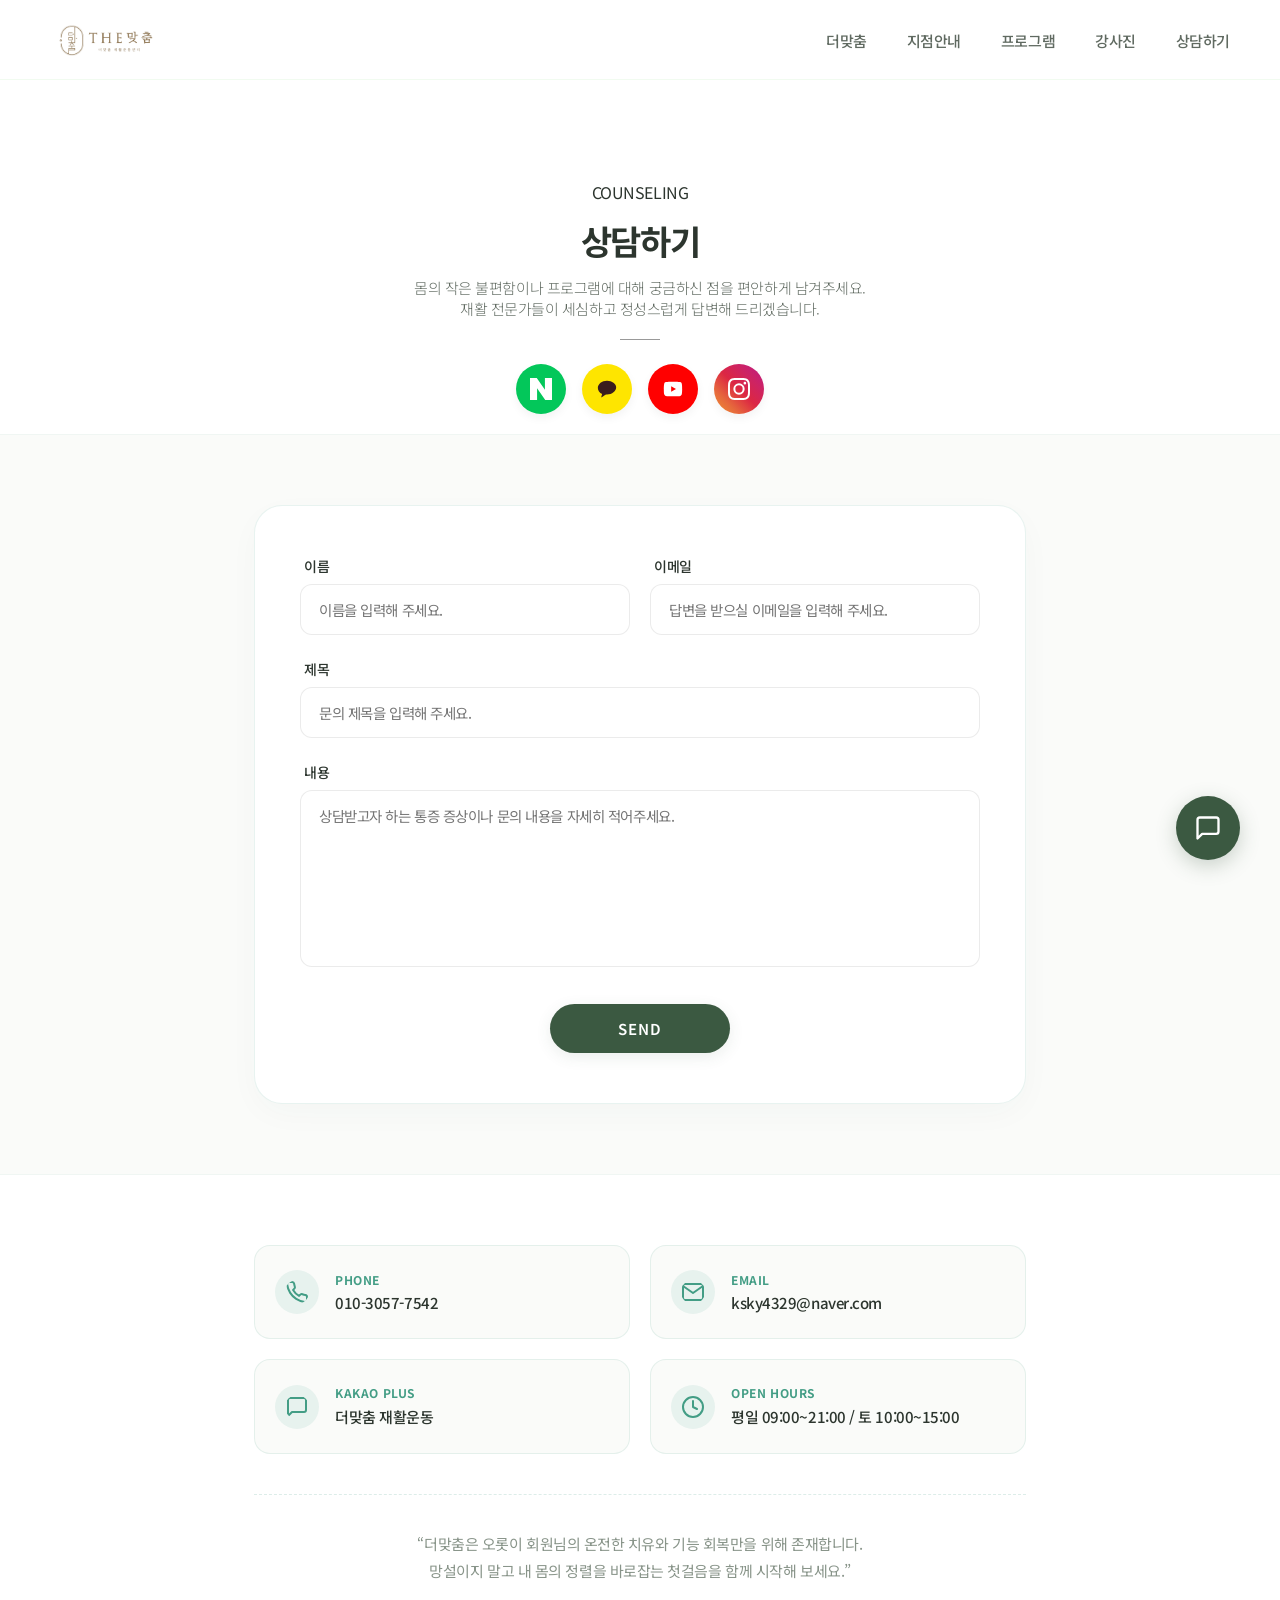
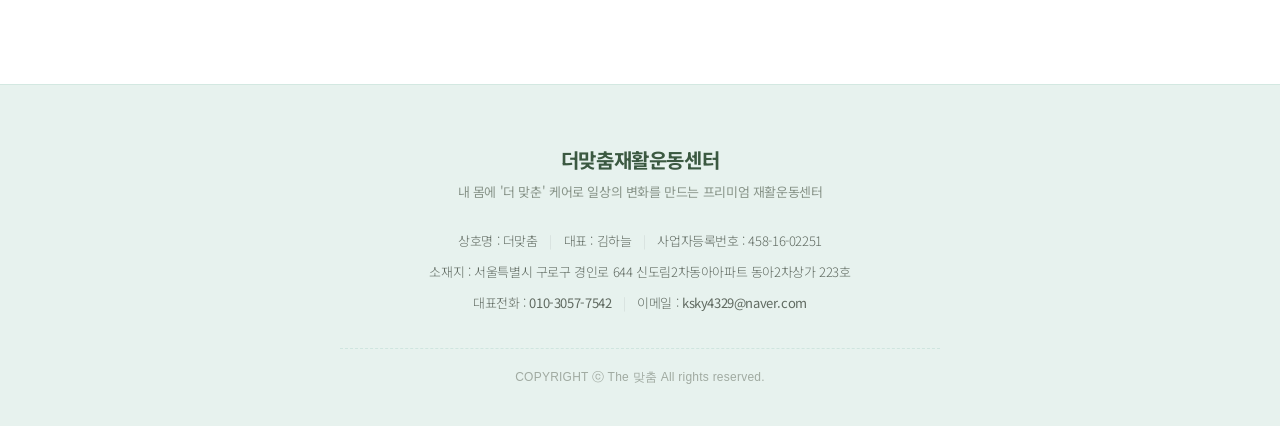
==== commit 3bba89ae: "init" ====
--- a/test/contact.html
+++ b/test/contact.html
@@ -49,6 +49,21 @@
                     <h2>상담하기</h2>
                     <p class="header-desc">몸의 작은 불편함이나 프로그램에 대해 궁금하신 점을 편안하게 남겨주세요.<br>재활 전문가들이 세심하고 정성스럽게 답변해 드리겠습니다.</p>
                     <div class="header-line"></div>
+
+                    <div class="social-links-row header-social">
+                        <a href="#" class="social-item blog" target="_blank" aria-label="네이버 블로그">
+                            <svg viewBox="0 0 24 24" fill="currentColor"><path d="M16.273 12.845 7.376 0H0v24h7.727V11.155L16.624 24H24V0h-7.727v12.845z"/></svg>
+                        </a>
+                        <a href="#" class="social-item kakao" target="_blank" aria-label="카카오채널">
+                            <svg viewBox="0 0 24 24" fill="currentColor"><path d="M12 3c-5.523 0-10 3.52-10 7.86 0 2.822 1.848 5.29 4.675 6.645-.25.92-.907 3.328-.936 3.443-.053.176.156.248.275.163.13-.095 3.407-2.277 4.708-3.237.42.046.85.071 1.278.071 5.523 0 10-3.52 10-7.86C22 6.52 17.523 3 12 3z"/></svg>
+                        </a>
+                        <a href="#" class="social-item youtube" target="_blank" aria-label="유튜브">
+                            <svg viewBox="0 0 24 24" fill="currentColor"><path d="M21.582 6.186c-.23-.86-.908-1.538-1.768-1.768C18.254 4 12 4 12 4s-6.254 0-7.814.418c-.86.23-1.538.908-1.768 1.768C2 7.746 2 12 2 12s0 4.254.418 5.814c.23.86.908 1.538 1.768 1.768C7.746 20 12 20 12 20s6.254 0 7.814-.418c.86-.23 1.538-.908 1.768-1.768C22 16.254 22 12 22 12s0-4.254-.418-5.814zM9.996 15.005V8.995L15.26 12l-5.264 3.005z"/></svg>
+                        </a>
+                        <a href="#" class="social-item instagram" target="_blank" aria-label="인스타그램">
+                            <svg viewBox="0 0 24 24" fill="currentColor"><path d="M12 2.163c3.204 0 3.584.012 4.85.07 3.252.148 4.771 1.691 4.919 4.919.058 1.265.069 1.645.069 4.849 0 3.205-.012 3.584-.069 4.849-.149 3.225-1.664 4.771-4.919 4.919-1.266.058-1.644.07-4.85.07-3.204 0-3.584-.012-4.849-.07-3.26-.149-4.771-1.699-4.919-4.92-.058-1.265-.07-1.644-.07-4.849 0-3.204.013-3.583.07-4.849.149-3.227 1.664-4.771 4.919-4.919 1.266-.057 1.645-.069 4.849-.069zM12 0C8.741 0 8.333.014 7.053.072 2.695.272.273 2.69.073 7.052.014 8.333 0 8.741 0 12c0 3.259.014 3.668.072 4.948.2 4.358 2.618 6.78 6.98 6.98C8.333 23.986 8.741 24 12 24c3.259 0 3.668-.014 4.948-.072 4.354-.2 6.782-2.618 6.979-6.98.059-1.28.073-1.689.073-4.948 0-3.259-.014-3.667-.072-4.947-.196-4.354-2.617-6.78-6.979-6.98C15.668.014 15.259 0 12 0zm0 5.838a6.162 6.162 0 1 0 0 12.324 6.162 6.162 0 0 0 0-12.324zM12 16a4 4 0 1 1 0-8 4 4 0 0 1 0 8zm6.406-11.845a1.44 1.44 0 1 0 0 2.881 1.44 1.44 0 0 0 0-2.881z"/></svg>
+                        </a>
+                    </div>
                 </div>
             </div>
         </section>
@@ -127,23 +142,8 @@
                         </div>
                     </div>
 
-                    <div class="social-links-row">
-                        <a href="#" class="social-item blog" target="_blank" aria-label="네이버 블로그">
-                            <svg viewBox="0 0 24 24" fill="currentColor"><path d="M16.273 12.845 7.376 0H0v24h7.727V11.155L16.624 24H24V0h-7.727v12.845z"/></svg>
-                        </a>
-                        <a href="#" class="social-item kakao" target="_blank" aria-label="카카오채널">
-                            <svg viewBox="0 0 24 24" fill="currentColor"><path d="M12 3c-5.523 0-10 3.52-10 7.86 0 2.822 1.848 5.29 4.675 6.645-.25.92-.907 3.328-.936 3.443-.053.176.156.248.275.163.13-.095 3.407-2.277 4.708-3.237.42.046.85.071 1.278.071 5.523 0 10-3.52 10-7.86C22 6.52 17.523 3 12 3z"/></svg>
-                        </a>
-                        <a href="#" class="social-item youtube" target="_blank" aria-label="유튜브">
-                            <svg viewBox="0 0 24 24" fill="currentColor"><path d="M21.582 6.186c-.23-.86-.908-1.538-1.768-1.768C18.254 4 12 4 12 4s-6.254 0-7.814.418c-.86.23-1.538.908-1.768 1.768C2 7.746 2 12 2 12s0 4.254.418 5.814c.23.86.908 1.538 1.768 1.768C7.746 20 12 20 12 20s6.254 0 7.814-.418c.86-.23 1.538-.908 1.768-1.768C22 16.254 22 12 22 12s0-4.254-.418-5.814zM9.996 15.005V8.995L15.26 12l-5.264 3.005z"/></svg>
-                        </a>
-                        <a href="#" class="social-item instagram" target="_blank" aria-label="인스타그램">
-                            <svg viewBox="0 0 24 24" fill="currentColor"><path d="M12 2.163c3.204 0 3.584.012 4.85.07 3.252.148 4.771 1.691 4.919 4.919.058 1.265.069 1.645.069 4.849 0 3.205-.012 3.584-.069 4.849-.149 3.225-1.664 4.771-4.919 4.919-1.266.058-1.644.07-4.85.07-3.204 0-3.584-.012-4.849-.07-3.26-.149-4.771-1.699-4.919-4.92-.058-1.265-.07-1.644-.07-4.849 0-3.204.013-3.583.07-4.849.149-3.227 1.664-4.771 4.919-4.919 1.266-.057 1.645-.069 4.849-.069zM12 0C8.741 0 8.333.014 7.053.072 2.695.272.273 2.69.073 7.052.014 8.333 0 8.741 0 12c0 3.259.014 3.668.072 4.948.2 4.358 2.618 6.78 6.98 6.98C8.333 23.986 8.741 24 12 24c3.259 0 3.668-.014 4.948-.072 4.354-.2 6.782-2.618 6.979-6.98.059-1.28.073-1.689.073-4.948 0-3.259-.014-3.667-.072-4.947-.196-4.354-2.617-6.78-6.979-6.98C15.668.014 15.259 0 12 0zm0 5.838a6.162 6.162 0 1 0 0 12.324 6.162 6.162 0 0 0 0-12.324zM12 16a4 4 0 1 1 0-8 4 4 0 0 1 0 8zm6.406-11.845a1.44 1.44 0 1 0 0 2.881 1.44 1.44 0 0 0 0-2.881z"/></svg>
-                        </a>
-                    </div>
-
                     <div class="closing-phrase">
-                        <p>“더맞춤은 오롯이 회원님의 온전한 치유와 기능 회복만을 위해 존재합니다.<br>망설이지 말고 내 몸의 정렬을 바로잡는 첫걸음을 함께 시작해 보세요.”</p>
+                        <p>“더맞춤은 오롯이 회원님의<br class="mobile-only"> 온전한 치유와 기능 회복만을 위해 존재합니다.<br><br class="mobile-only">망설이지 말고 내 몸의 정렬을 바로잡는<br class="mobile-only"> 첫걸음을 함께 시작해 보세요.”</p>
                     </div>
                 </div>
             </div>
@@ -180,6 +180,11 @@
             </div>
         </div>
     </footer>
+    <a href="contact.html" class="floating-btn" aria-label="상담하기">
+        <svg viewBox="0 0 24 24" fill="none" stroke="#ffffff" stroke-width="2" stroke-linecap="round" stroke-linejoin="round">
+            <path d="M21 15a2 2 0 0 1-2 2H7l-4 4V5a2 2 0 0 1 2-2h14a2 2 0 0 1 2 2z"></path>
+        </svg>
+    </a>
 </div>
 
 <script src="https://code.jquery.com/jquery-3.6.0.min.js"></script>
--- a/test/style.css
+++ b/test/style.css
@@ -1358,6 +1358,7 @@
 .people-card:hover .people-name { color: #3b5941; }
 .people-card:hover .people-role { background-color: rgba(67, 157, 133, 0.15); }
 
+
 /* ==========================================================================
    10. TEACHERS PAGE
    ========================================================================== */
@@ -1430,9 +1431,25 @@
     margin: 100px auto 0;
 }
 
+/* 💡 1. 갤러리 래퍼 간격을 15px로 더 촘촘하게 조절 */
+.teachers-gallery .gallery-wrapper {
+    display: flex;
+    justify-content: center;
+    align-items: flex-start;
+    gap: 15px;
+    flex-wrap: nowrap;
+    width: 100%;
+}
+
+/* 💡 2. 아이템이 화면 양옆으로 찢어지듯 늘어나는 현상 방지 */
 .gallery-item {
     text-align: center;
     cursor: pointer;
+    /* flex: 1; 을 아래 코드로 변경하여 중앙으로 타이트하게 모이게 함 */
+    flex: 0 1 240px;
+    display: flex;
+    flex-direction: column;
+    align-items: center;
 }
 
 .round-img {
@@ -1443,6 +1460,7 @@
     margin-bottom: 20px;
     border: 5px solid #e7f2ee;
     transition: 0.3s;
+    max-width: 100%;
 }
 
 .round-img:hover {
@@ -2041,9 +2059,11 @@
 
 .social-links-row {
     display: flex;
-    justify-content: center;
-    gap: 16px;
-    margin-top: 10px;
+    justify-content: center; /* 핵심: 가로축 중앙 정렬 */
+    align-items: center;
+    gap: 16px; /* 아이콘 간의 간격 */
+    margin-top: 24px;
+    width: 100%;
 }
 
 .social-item {
@@ -2193,6 +2213,45 @@
 .program-grid .program-card:nth-child(2) { transition-delay: 0.25s; }
 .program-grid .program-card:nth-child(3) { transition-delay: 0.4s; }
 .program-grid .program-card:nth-child(4) { transition-delay: 0.55s; }
+
+/* =========================================
+   [추가된 스타일] 모바일 줄바꿈, 플로팅 버튼, SNS 정렬
+   ========================================= */
+
+/* 1. 모바일 줄바꿈용 클래스 (기본은 안 보이게) */
+.mobile-only {
+    display: none;
+}
+
+/* 2. 우측 하단 고정 상담하기 플로팅 버튼 */
+.floating-btn {
+    position: fixed;
+    bottom: 40px;
+    right: 40px;
+    width: 64px;
+    height: 64px;
+    background-color: #3b5941;
+    border-radius: 50%;
+    display: flex;
+    justify-content: center;
+    align-items: center;
+    box-shadow: 0 6px 20px rgba(59, 89, 65, 0.25);
+    z-index: 990;
+    transition: all 0.3s cubic-bezier(0.25, 1, 0.5, 1);
+}
+
+.floating-btn svg {
+    width: 28px;
+    height: 28px;
+    transition: transform 0.3s ease;
+}
+
+.floating-btn:hover {
+    background-color: #439d85;
+    transform: translateY(-5px);
+    box-shadow: 0 10px 25px rgba(67, 157, 133, 0.3);
+}
+
 
 
 /* ==========================================================================
@@ -2450,16 +2509,12 @@
         gap: 12px;
     }
     .social-links-row {
-        gap: 12px;
-        display: grid;
-        grid-template-columns: repeat(2, 1fr);
-        width: 100%;
-        max-width: 320px;
-    }
+        gap: 12px; /* 모바일에서는 간격을 조금 더 좁게 */
+    }
+
     .social-item {
-        text-align: center;
-        font-size: 13px;
-        padding: 8px 0;
+        width: 44px; /* 모바일 전용 아이콘 크기 */
+        height: 44px;
     }
 
     /* Footer */
@@ -2471,6 +2526,38 @@
         margin-bottom: 4px;
     }
     .footer-info .info-row span:last-child { margin-bottom: 0; }
+
+    /* 모바일에서만 줄바꿈 표시 */
+    .mobile-only {
+        display: block;
+    }
+
+    /* 플로팅 버튼 크기 조절 */
+    .floating-btn {
+        bottom: 25px;
+        right: 25px;
+        width: 56px;
+        height: 56px;
+    }
+
+    /* contact.html의 SNS 아이콘을 한 줄로 정렬 */
+    .header-social {
+        display: flex !important;
+        flex-wrap: nowrap !important;
+        justify-content: center !important;
+        gap: 10px !important;
+        margin-top: 24px;
+    }
+
+    .header-social .social-item {
+        width: 44px;
+        height: 44px;
+    }
+
+    /* 맺음말 문장 중앙 정렬 */
+    .closing-phrase p {
+        text-align: center;
+    }
 }
 
 /* --- 모바일 스몰 구간 (최대 600px) --- */
